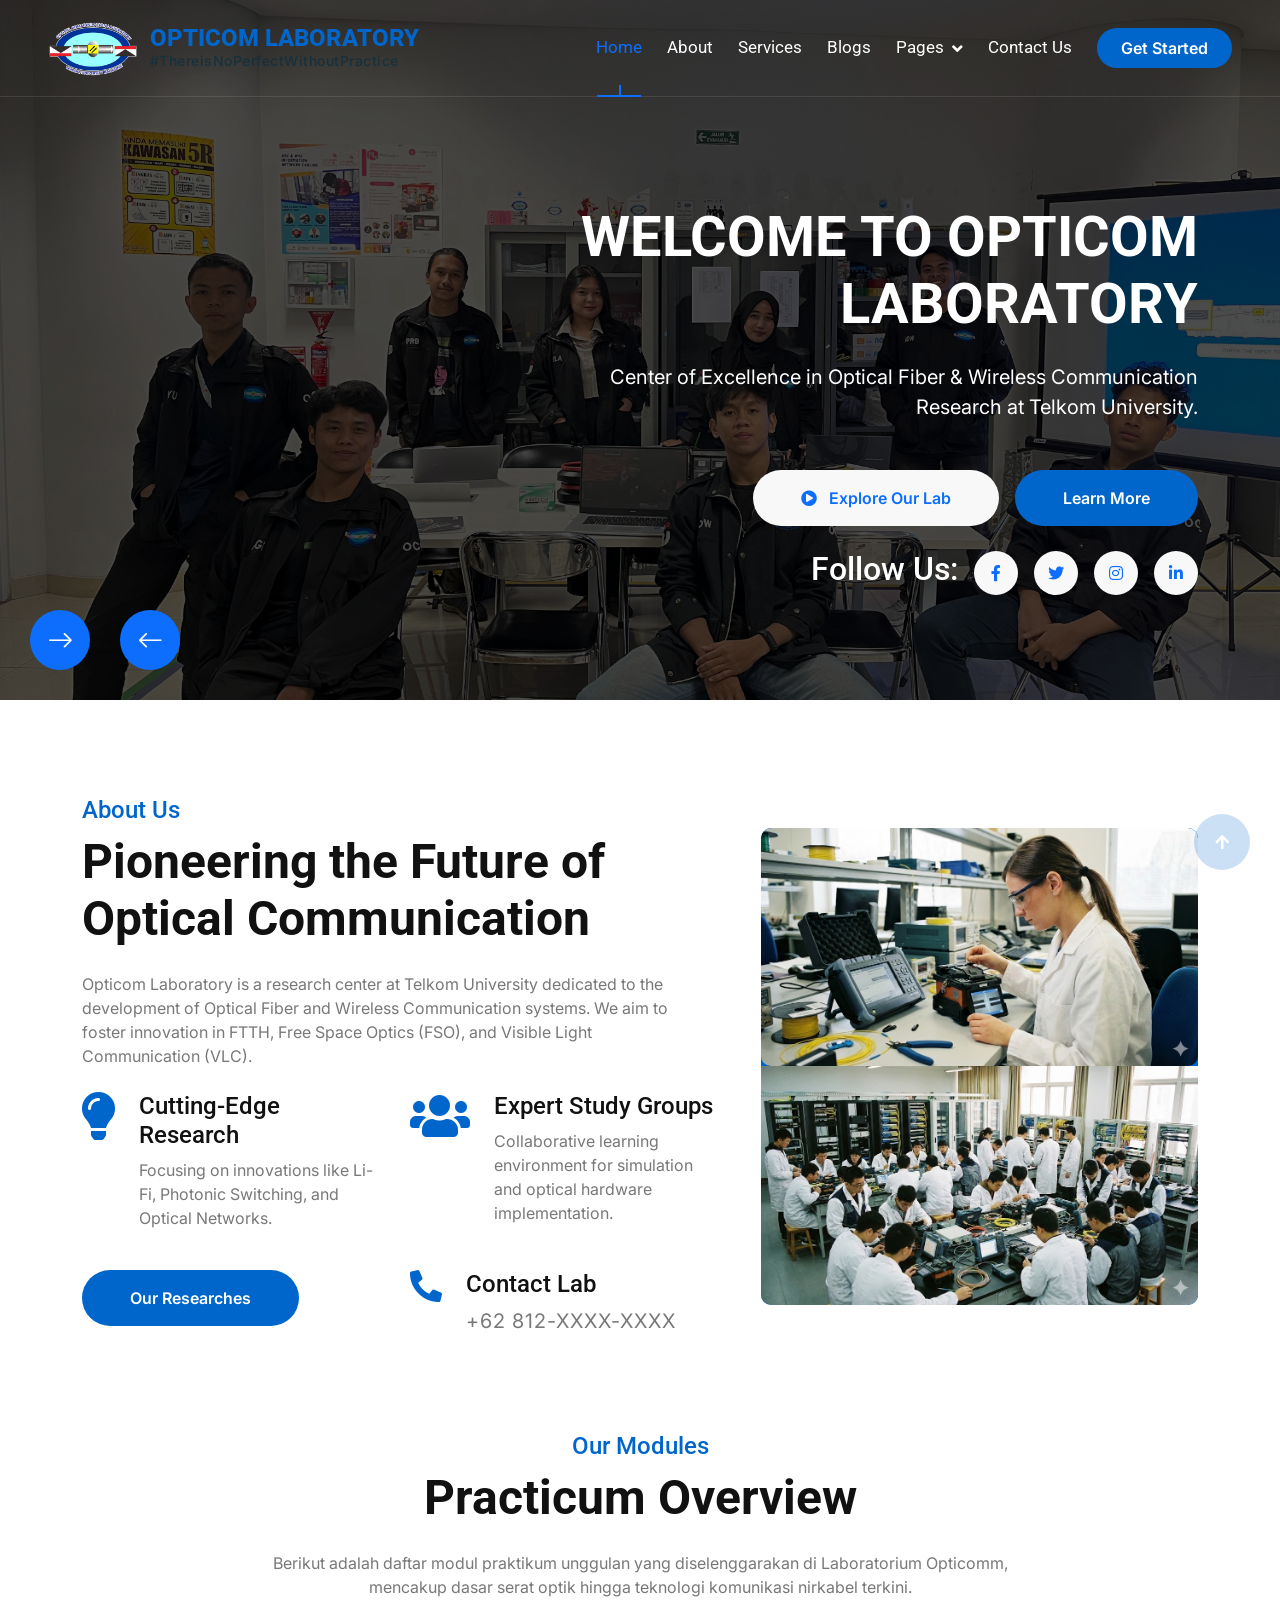
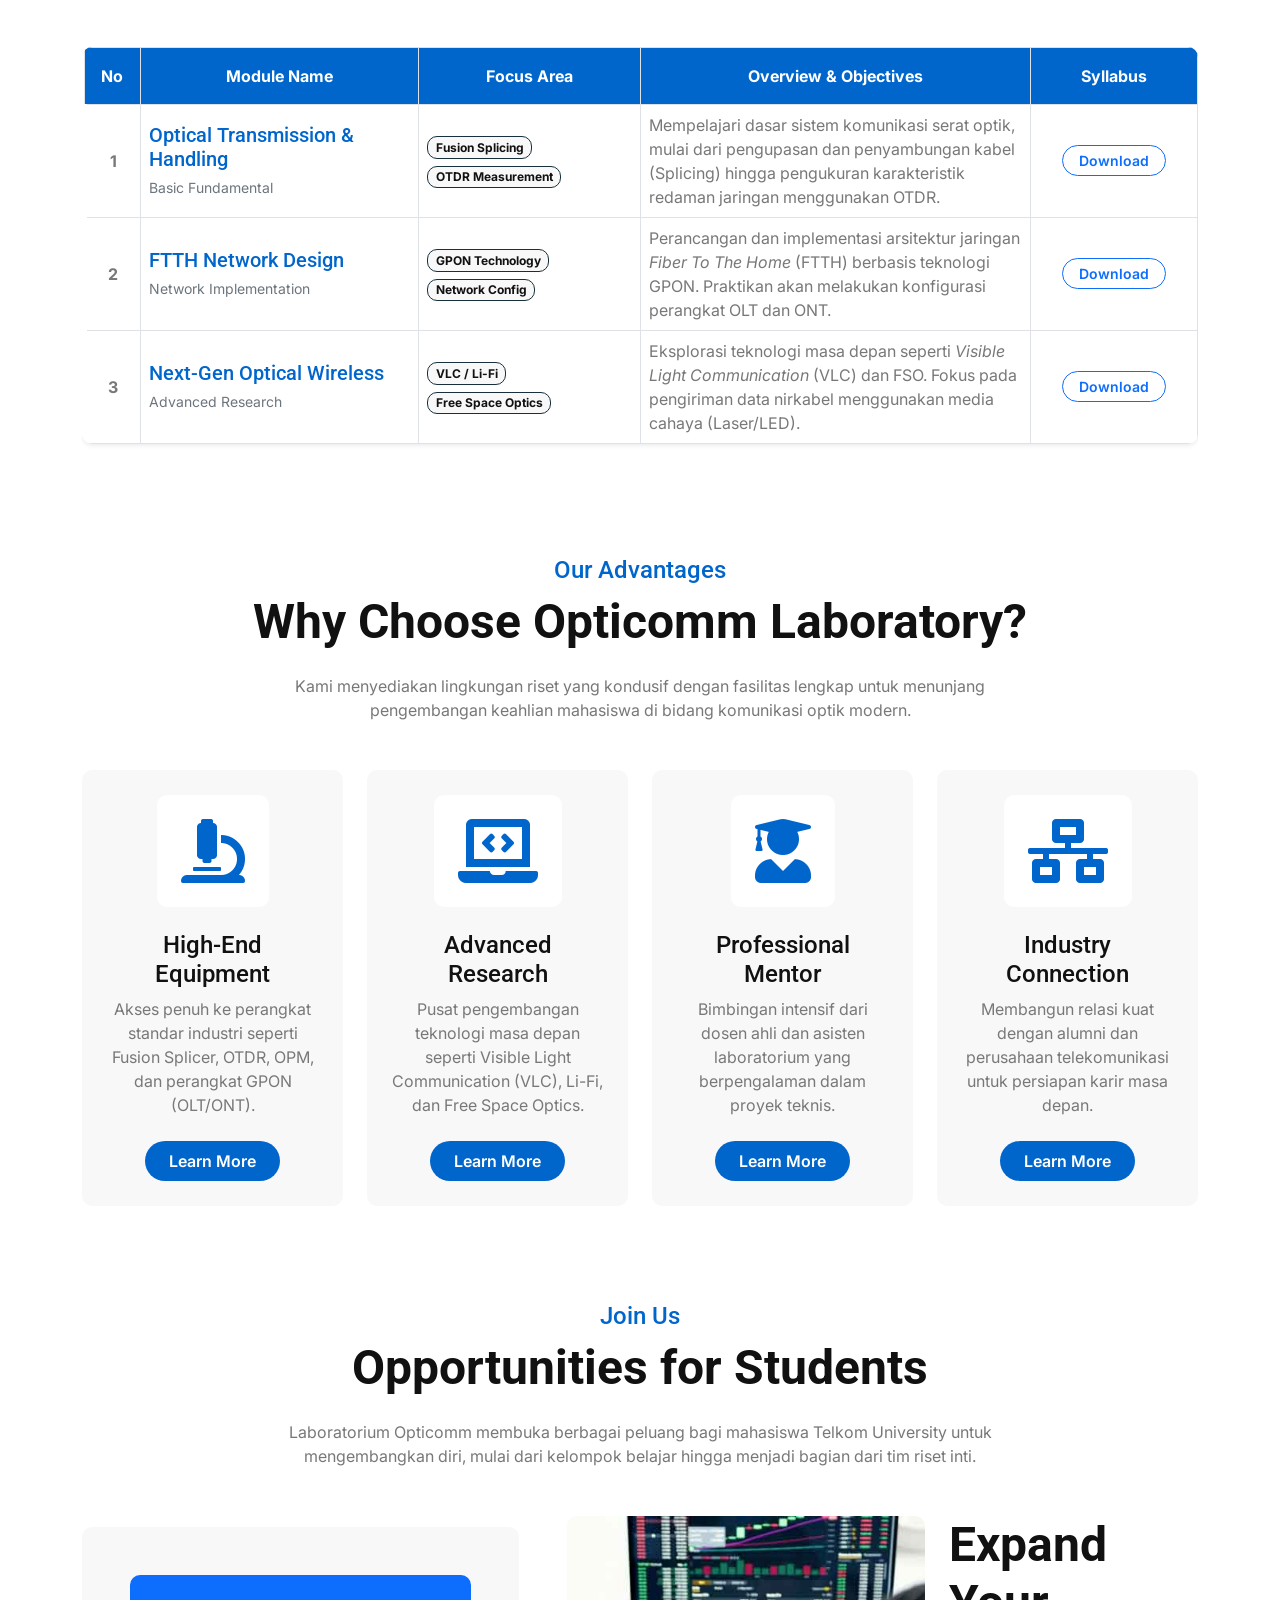
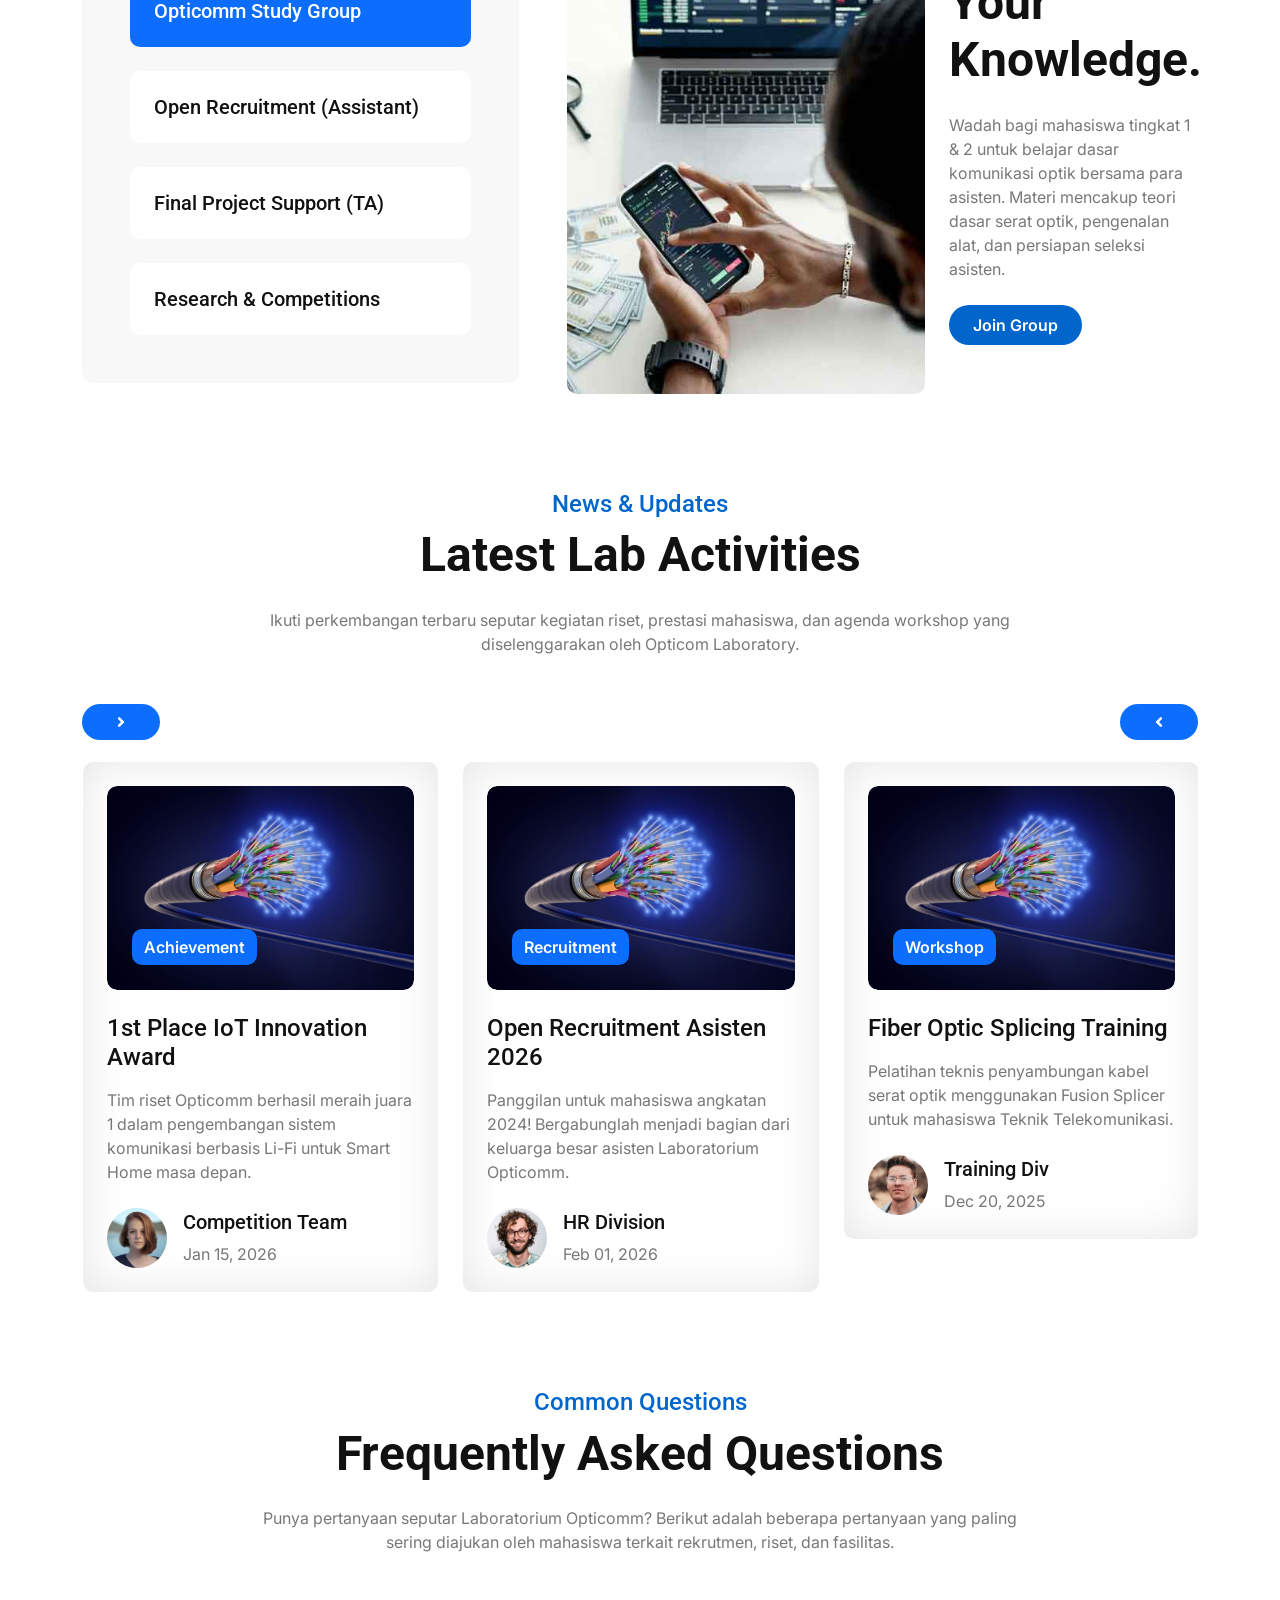
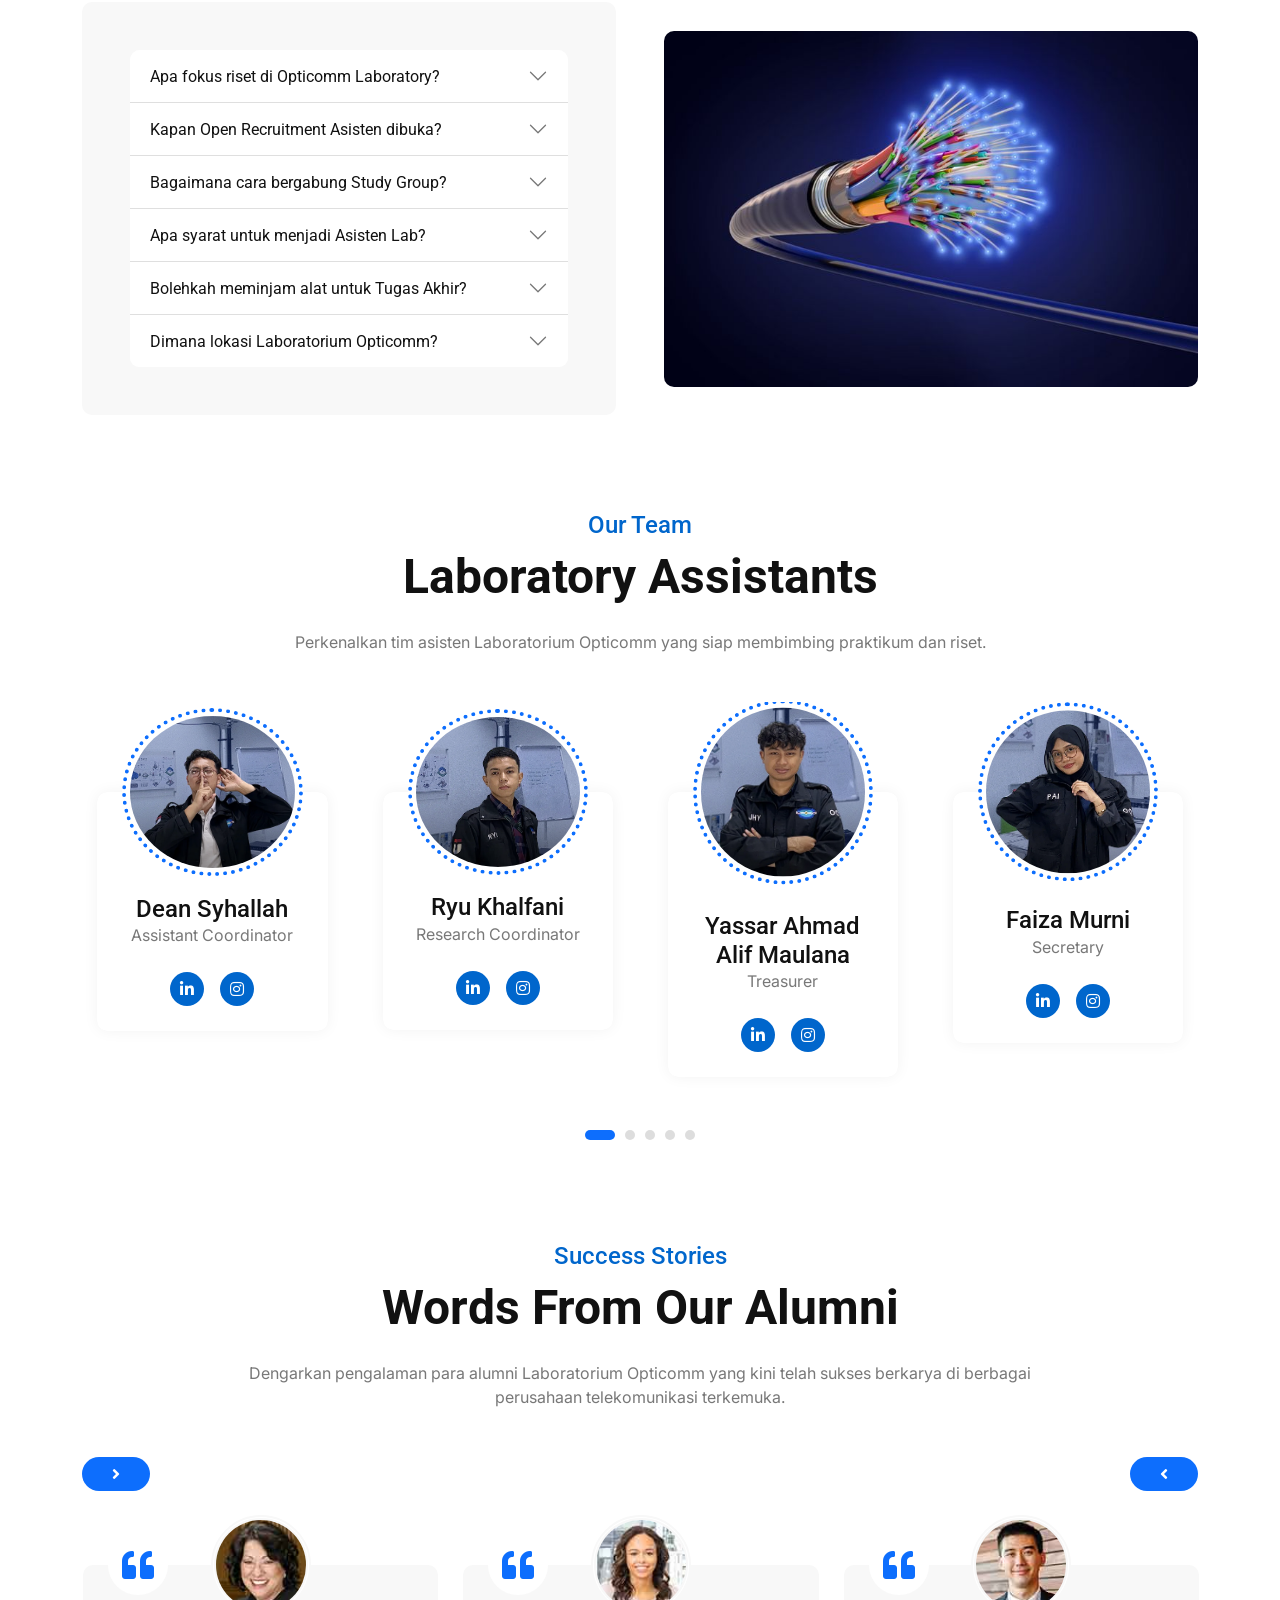
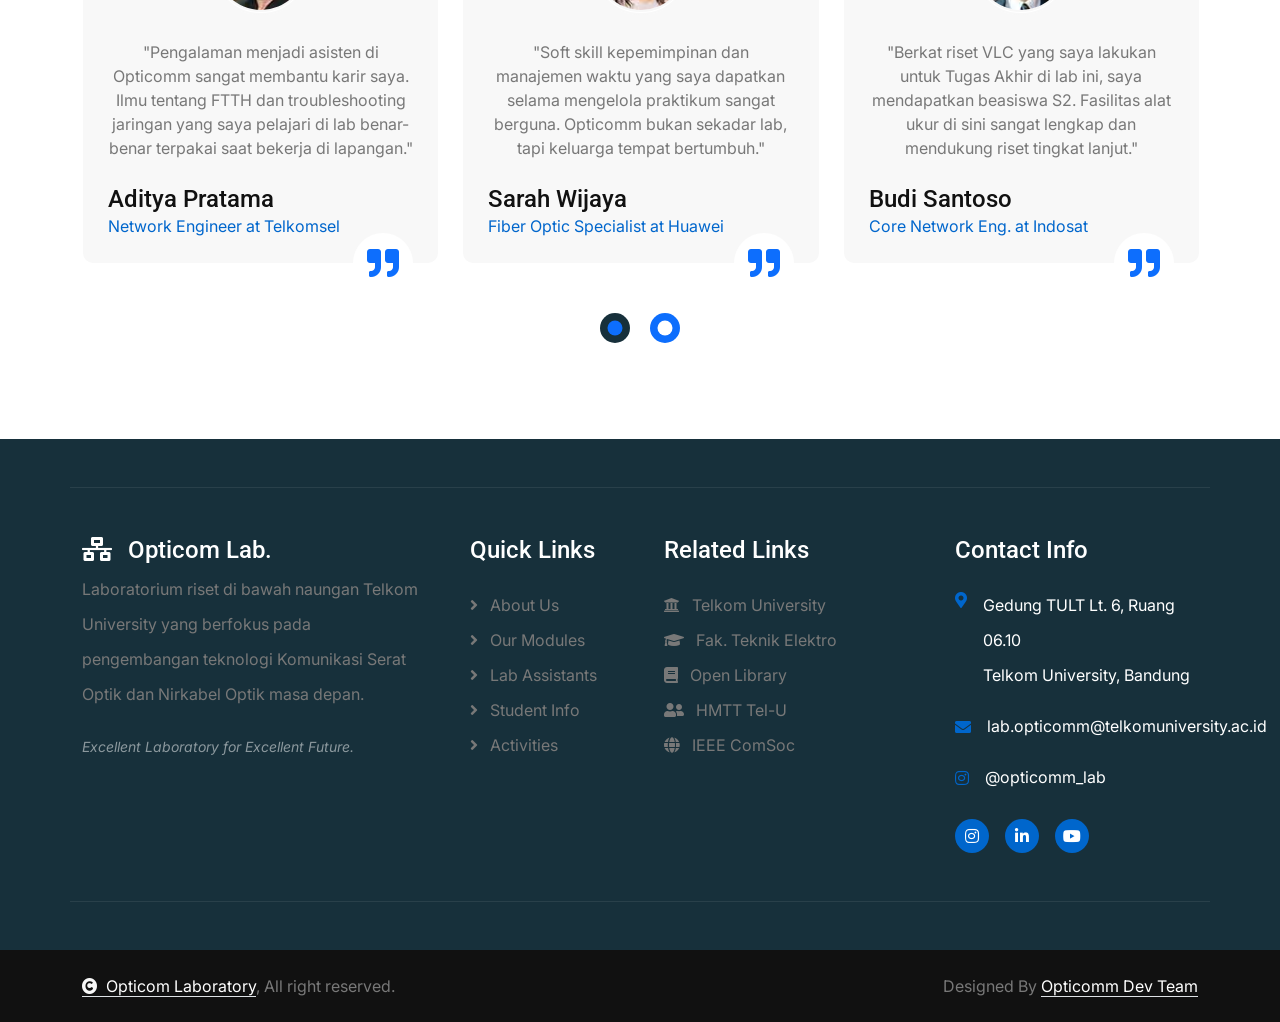
==== index.html @ 09fdcf8e "Add files via upload" ====
<!DOCTYPE html>
<html lang="en">

<head>
    <meta charset="utf-8">
    <title>Stocker - Stock Market Website Template</title>
    <meta content="width=device-width, initial-scale=1.0" name="viewport">
    <meta content="" name="keywords">
    <meta content="" name="description">

    <!-- Google Web Fonts -->
    <link rel="preconnect" href="https://fonts.googleapis.com">
    <link rel="preconnect" href="https://fonts.gstatic.com" crossorigin>
    <link
        href="https://fonts.googleapis.com/css2?family=Inter:wght@100..900&family=Roboto:wght@400;500;700;900&display=swap"
        rel="stylesheet">

    <!-- Icon Font Stylesheet -->
    <link rel="stylesheet" href="https://use.fontawesome.com/releases/v5.15.4/css/all.css" />
    <link href="https://cdn.jsdelivr.net/npm/bootstrap-icons@1.4.1/font/bootstrap-icons.css" rel="stylesheet">

    <!-- Libraries Stylesheet -->
    <link rel="stylesheet" href="lib/animate/animate.min.css" />
    <link href="lib/lightbox/css/lightbox.min.css" rel="stylesheet">
    <link href="lib/owlcarousel/assets/owl.carousel.min.css" rel="stylesheet">


    <!-- Customized Bootstrap Stylesheet -->
    <link href="css/bootstrap.min.css" rel="stylesheet">

    <!-- Template Stylesheet -->
    <link href="css/style.css" rel="stylesheet">
</head>

<body>

    <!-- Spinner Start -->
    <div id="spinner"
        class="show bg-white position-fixed translate-middle w-100 vh-100 top-50 start-50 d-flex align-items-center justify-content-center">
        <div class="spinner-border text-primary" style="width: 3rem; height: 3rem;" role="status">
            <span class="sr-only">Loading...</span>
        </div>
    </div>
    <!-- Spinner End -->

    <!-- Topbar Start -->

    <!-- Topbar End -->

    <!-- Navbar & Hero Start -->
    <div class="container-fluid position-relative p-0">
        <nav class="navbar navbar-expand-lg navbar-light px-4 px-lg-5 py-3 py-lg-0">
            <a href="index.html" class="navbar-brand p-0 d-flex align-items-center">
                <img src="img/logo-opticomm.png" alt="Logo" style="max-height: 55px; margin-right: 12px;">

                <div class="d-flex flex-column justify-content-center">
                    <h1 class="text-primary m-0" style="font-size: 24px; font-weight: 800; line-height: 1;">
                        OPTICOM LABORATORY
                    </h1>

                    <small class="text-secondary" style="font-size: 14px; font-weight: 500; letter-spacing: 0.5px;">
                        #ThereisNoPerfectWithoutPractice
                    </small>
                </div>
            </a>
            <button class="navbar-toggler" type="button" data-bs-toggle="collapse" data-bs-target="#navbarCollapse">
                <span class="fa fa-bars"></span>
            </button>
            <div class="collapse navbar-collapse" id="navbarCollapse">
                <div class="navbar-nav ms-auto py-0">
                    <a href="index.html" class="nav-item nav-link active">Home</a>
                    <a href="about.html" class="nav-item nav-link">About</a>
                    <a href="service.html" class="nav-item nav-link">Services</a>
                    <a href="blog.html" class="nav-item nav-link">Blogs</a>
                    <div class="nav-item dropdown">
                        <a href="#" class="nav-link" data-bs-toggle="dropdown">
                            <span class="dropdown-toggle">Pages</span>
                        </a>
                        <div class="dropdown-menu m-0">
                            <a href="feature.html" class="dropdown-item">Our Features</a>
                            <a href="team.html" class="dropdown-item">Our team</a>
                            <a href="testimonial.html" class="dropdown-item">Testimonial</a>
                            <a href="offer.html" class="dropdown-item">Our offer</a>
                            <a href="FAQ.html" class="dropdown-item">FAQs</a>
                            <a href="404.html" class="dropdown-item">404 Page</a>
                        </div>
                    </div>
                    <a href="contact.html" class="nav-item nav-link">Contact Us</a>
                </div>
                <a href="#" class="btn btn-primary rounded-pill py-2 px-4 my-3 my-lg-0 flex-shrink-0">Get Started</a>
            </div>
        </nav>

        <!-- Carousel Start -->
        <div class="header-carousel owl-carousel">
            <div class="header-carousel-item">
                <img src="img/full-asisten.jpeg" class="img-fluid w-100" alt="Image">
                <div class="carousel-caption">
                    <div class="container">
                        <div class="row gy-0 gx-5">
                            <div class="col-lg-0 col-xl-5"></div>
                            <div class="col-xl-7 animated fadeInLeft">
                                <div class="text-sm-center text-md-end">
                                    <h1 class="display-4 text-uppercase text-white mb-4">Welcome to Opticom Laboratory
                                    </h1>
                                    <p class="mb-5 fs-5">Center of Excellence in Optical Fiber & Wireless Communication
                                        Research at Telkom University.
                                    </p>
                                    <div
                                        class="d-flex justify-content-center justify-content-md-end flex-shrink-0 mb-4">
                                        <a class="btn btn-light rounded-pill py-3 px-4 px-md-5 me-2" href="#"><i
                                                class="fas fa-play-circle me-2"></i> Explore Our Lab</a>
                                        <a class="btn btn-primary rounded-pill py-3 px-4 px-md-5 ms-2" href="#">Learn
                                            More</a>
                                    </div>
                                    <div
                                        class="d-flex align-items-center justify-content-center justify-content-md-end">
                                        <h2 class="text-white me-2">Follow Us:</h2>
                                        <div class="d-flex justify-content-end ms-2">
                                            <a class="btn btn-md-square btn-light rounded-circle me-2" href=""><i
                                                    class="fab fa-facebook-f"></i></a>
                                            <a class="btn btn-md-square btn-light rounded-circle mx-2" href=""><i
                                                    class="fab fa-twitter"></i></a>
                                            <a class="btn btn-md-square btn-light rounded-circle mx-2" href=""><i
                                                    class="fab fa-instagram"></i></a>
                                            <a class="btn btn-md-square btn-light rounded-circle ms-2" href=""><i
                                                    class="fab fa-linkedin-in"></i></a>
                                        </div>
                                    </div>
                                </div>
                            </div>
                        </div>
                    </div>
                </div>
            </div>
            <div class="header-carousel-item">
                <img src="img/carousel-2.jpg" class="img-fluid w-100" alt="Image">
                <div class="carousel-caption">
                    <div class="container">
                        <div class="row g-5">
                            <div class="col-12 animated fadeInUp">
                                <div class="text-center">
                                    <h4 class="text-primary text-uppercase fw-bold mb-4">Welcome To OPTICOM LABORATORY
                                    </h4>
                                    <h1 class="display-4 text-uppercase text-white mb-4">Advanced Optical Innovation
                                    </h1>
                                    <p class="mb-5 fs-5">Pioneering research in Visible Light Communication (VLC), Free
                                        Space Optics (FSO), and Li-Fi Technology.
                                    </p>
                                    <div class="d-flex justify-content-center flex-shrink-0 mb-4">
                                        <a class="btn btn-light rounded-pill py-3 px-4 px-md-5 me-2" href="#"><i
                                                class="fas fa-play-circle me-2"></i> View Researches</a>
                                    </div>
                                    <div class="d-flex align-items-center justify-content-center">
                                        <h2 class="text-white me-2">Follow Us:</h2>
                                        <div class="d-flex justify-content-end ms-2">
                                            <a class="btn btn-md-square btn-light rounded-circle me-2" href=""><i
                                                    class="fab fa-facebook-f"></i></a>
                                            <a class="btn btn-md-square btn-light rounded-circle mx-2" href=""><i
                                                    class="fab fa-twitter"></i></a>
                                            <a class="btn btn-md-square btn-light rounded-circle mx-2" href=""><i
                                                    class="fab fa-instagram"></i></a>
                                            <a class="btn btn-md-square btn-light rounded-circle ms-2" href=""><i
                                                    class="fab fa-linkedin-in"></i></a>
                                        </div>
                                    </div>
                                </div>
                            </div>
                        </div>
                    </div>
                </div>
            </div>
            <div class="header-carousel-item">
                <img src="img/praktikum.png" class="img-fluid w-100" alt="Image">
                <div class="carousel-caption">
                    <div class="container">
                        <div class="row gy-0 gx-5">
                            <div class="col-xl-7 animated fadeInLeft">
                                <div class="text-sm-center text-md-start">
                                    <h4 class="text-primary text-uppercase fw-bold mb-4">Welcome To OPTICOM LABORATORY
                                    </h4>
                                    <h1 class="display-4 text-uppercase text-white mb-4">Develop Your Skills
                                    </h1>
                                    <p class="mb-5 fs-5">Join our Study Groups, Practicums, and Workshops to master
                                        Optical Communication Systems.</p>

                                    <div
                                        class="d-flex justify-content-center justify-content-md-start flex-shrink-0 mb-4">
                                        <a class="btn btn-light rounded-pill py-3 px-4 px-md-5 me-2" href="#"><i
                                                class="fas fa-play-circle me-2"></i> Our Activities</a>
                                        <a class="btn btn-primary rounded-pill py-3 px-4 px-md-5 ms-2" href="#">Join
                                            Us</a>
                                    </div>

                                    <div
                                        class="d-flex align-items-center justify-content-center justify-content-md-start">
                                        <h2 class="text-white me-2">Follow Us:</h2>
                                        <div class="d-flex justify-content-start ms-2">
                                            <a class="btn btn-md-square btn-light rounded-circle me-2" href=""><i
                                                    class="fab fa-facebook-f"></i></a>
                                            <a class="btn btn-md-square btn-light rounded-circle mx-2" href=""><i
                                                    class="fab fa-twitter"></i></a>
                                            <a class="btn btn-md-square btn-light rounded-circle mx-2" href=""><i
                                                    class="fab fa-instagram"></i></a>
                                            <a class="btn btn-md-square btn-light rounded-circle ms-2" href=""><i
                                                    class="fab fa-linkedin-in"></i></a>
                                        </div>
                                    </div>
                                </div>
                            </div>

                            <div class="col-lg-0 col-xl-5"></div>
                        </div>
                    </div>
                </div>
            </div>
        </div>
        <!-- Carousel End -->
    </div>
    <!-- Navbar & Hero End -->


    <!-- Abvout Start -->
    <div class="container-fluid about py-5">
        <div class="container py-5">
            <div class="row g-5 align-items-center">
                <div class="col-xl-7 wow fadeInLeft" data-wow-delay="0.2s">
                    <div>
                        <h4 class="text-primary">About Us</h4>
                        <h1 class="display-5 mb-4">Pioneering the Future of Optical Communication</h1>
                        <p class="mb-4">Opticom Laboratory is a research center at Telkom University dedicated to the
                            development of Optical Fiber and Wireless Communication systems. We aim to foster innovation
                            in FTTH, Free Space Optics (FSO), and Visible Light Communication (VLC).
                        </p>
                        <div class="row g-4">
                            <div class="col-md-6 col-lg-6 col-xl-6">
                                <div class="d-flex">
                                    <div><i class="fas fa-lightbulb fa-3x text-primary"></i></div>
                                    <div class="ms-4">
                                        <h4>Cutting-Edge Research</h4>
                                        <p>Focusing on innovations like Li-Fi, Photonic Switching, and Optical Networks.
                                        </p>
                                    </div>
                                </div>
                            </div>
                            <div class="col-md-6 col-lg-6 col-xl-6">
                                <div class="d-flex">
                                    <div><i class="fas fa-users fa-3x text-primary"></i></div>
                                    <div class="ms-4">
                                        <h4>Expert Study Groups</h4>
                                        <p>Collaborative learning environment for simulation and optical hardware
                                            implementation.</p>
                                    </div>
                                </div>
                            </div>
                            <div class="col-sm-6">
                                <a href="#" class="btn btn-primary rounded-pill py-3 px-5 flex-shrink-0">Our
                                    Researches</a>
                            </div>
                            <div class="col-sm-6">
                                <div class="d-flex">
                                    <i class="fas fa-phone-alt fa-2x text-primary me-4"></i>
                                    <div>
                                        <h4>Contact Lab</h4>
                                        <p class="mb-0 fs-5" style="letter-spacing: 1px;">+62 812-XXXX-XXXX</p>
                                    </div>
                                </div>
                            </div>
                        </div>
                    </div>
                </div>
                <div class="col-xl-5 wow fadeInRight" data-wow-delay="0.2s">
                    <div class="bg-primary rounded position-relative overflow-hidden">
                        <img src="img/aslab1.png" class="img-fluid rounded w-100" alt="">

                        <div class="rounded-bottom">
                            <img src="img/praktikum.png" class="img-fluid rounded-bottom w-100" alt="">
                        </div>
                    </div>
                </div>
            </div>
        </div>
    </div>
    <!-- About End -->

    <!-- Services Start -->
    <div class="container-fluid service pb-5">
        <div class="container pb-5">
            <div class="text-center mx-auto pb-5 wow fadeInUp" data-wow-delay="0.2s" style="max-width: 800px;">
                <h4 class="text-primary">Our Modules</h4>
                <h1 class="display-5 mb-4">Practicum Overview</h1>
                <p class="mb-0">Berikut adalah daftar modul praktikum unggulan yang diselenggarakan di Laboratorium
                    Opticomm, mencakup dasar serat optik hingga teknologi komunikasi nirkabel terkini.
                </p>
            </div>

            <div class="row wow fadeInUp" data-wow-delay="0.4s">
                <div class="col-12">
                    <div class="table-responsive">
                        <table
                            class="table table-hover table-bordered shadow-sm bg-white rounded overflow-hidden align-middle">
                            <thead class="bg-primary text-white text-center">
                                <tr>
                                    <th scope="col" style="width: 5%;" class="py-3">No</th>
                                    <th scope="col" style="width: 25%;" class="py-3">Module Name</th>
                                    <th scope="col" style="width: 20%;" class="py-3">Focus Area</th>
                                    <th scope="col" class="py-3">Overview & Objectives</th>
                                    <th scope="col" style="width: 15%;" class="py-3">Syllabus</th>
                                </tr>
                            </thead>
                            <tbody>
                                <tr>
                                    <td class="text-center fw-bold">1</td>
                                    <td>
                                        <h5 class="text-primary mb-1">Optical Transmission & Handling</h5>
                                        <small class="text-muted">Basic Fundamental</small>
                                    </td>
                                    <td>
                                        <span class="badge bg-light text-dark border border-secondary mb-1">Fusion
                                            Splicing</span>
                                        <span class="badge bg-light text-dark border border-secondary">OTDR
                                            Measurement</span>
                                    </td>
                                    <td>
                                        Mempelajari dasar sistem komunikasi serat optik, mulai dari pengupasan dan
                                        penyambungan kabel (Splicing) hingga pengukuran karakteristik redaman jaringan
                                        menggunakan OTDR.
                                    </td>
                                    <td class="text-center">
                                        <a href="#"
                                            class="btn btn-sm btn-outline-primary rounded-pill px-3">Download</a>
                                    </td>
                                </tr>

                                <tr>
                                    <td class="text-center fw-bold">2</td>
                                    <td>
                                        <h5 class="text-primary mb-1">FTTH Network Design</h5>
                                        <small class="text-muted">Network Implementation</small>
                                    </td>
                                    <td>
                                        <span class="badge bg-light text-dark border border-secondary mb-1">GPON
                                            Technology</span>
                                        <span class="badge bg-light text-dark border border-secondary">Network
                                            Config</span>
                                    </td>
                                    <td>
                                        Perancangan dan implementasi arsitektur jaringan <i>Fiber To The Home</i> (FTTH)
                                        berbasis teknologi GPON. Praktikan akan melakukan konfigurasi perangkat OLT dan
                                        ONT.
                                    </td>
                                    <td class="text-center">
                                        <a href="#"
                                            class="btn btn-sm btn-outline-primary rounded-pill px-3">Download</a>
                                    </td>
                                </tr>

                                <tr>
                                    <td class="text-center fw-bold">3</td>
                                    <td>
                                        <h5 class="text-primary mb-1">Next-Gen Optical Wireless</h5>
                                        <small class="text-muted">Advanced Research</small>
                                    </td>
                                    <td>
                                        <span class="badge bg-light text-dark border border-secondary mb-1">VLC /
                                            Li-Fi</span>
                                        <span class="badge bg-light text-dark border border-secondary">Free Space
                                            Optics</span>
                                    </td>
                                    <td>
                                        Eksplorasi teknologi masa depan seperti <i>Visible Light Communication</i> (VLC)
                                        dan FSO. Fokus pada pengiriman data nirkabel menggunakan media cahaya
                                        (Laser/LED).
                                    </td>
                                    <td class="text-center">
                                        <a href="#"
                                            class="btn btn-sm btn-outline-primary rounded-pill px-3">Download</a>
                                    </td>
                                </tr>
                            </tbody>
                        </table>
                    </div>
                </div>
            </div>
        </div>
    </div>


    <!-- Services End -->

    <!-- Features Start -->
    <div class="container-fluid feature pb-5">
        <div class="container pb-5">
            <div class="text-center mx-auto pb-5 wow fadeInUp" data-wow-delay="0.2s" style="max-width: 800px;">
                <h4 class="text-primary">Our Advantages</h4>
                <h1 class="display-5 mb-4">Why Choose Opticomm Laboratory?</h1>
                <p class="mb-0">Kami menyediakan lingkungan riset yang kondusif dengan fasilitas lengkap untuk menunjang
                    pengembangan keahlian mahasiswa di bidang komunikasi optik modern.
                </p>
            </div>
            <div class="row g-4">
                <div class="col-md-6 col-lg-6 col-xl-3 wow fadeInUp" data-wow-delay="0.2s">
                    <div class="feature-item p-4">
                        <div class="feature-icon p-4 mb-4">
                            <i class="fas fa-microscope fa-4x text-primary"></i>
                        </div>
                        <h4>High-End Equipment</h4>
                        <p class="mb-4">Akses penuh ke perangkat standar industri seperti Fusion Splicer, OTDR, OPM, dan
                            perangkat GPON (OLT/ONT).
                        </p>
                        <a class="btn btn-primary rounded-pill py-2 px-4" href="#">Learn More</a>
                    </div>
                </div>

                <div class="col-md-6 col-lg-6 col-xl-3 wow fadeInUp" data-wow-delay="0.4s">
                    <div class="feature-item p-4">
                        <div class="feature-icon p-4 mb-4">
                            <i class="fas fa-laptop-code fa-4x text-primary"></i>
                        </div>
                        <h4>Advanced Research</h4>
                        <p class="mb-4">Pusat pengembangan teknologi masa depan seperti Visible Light Communication
                            (VLC), Li-Fi, dan Free Space Optics.
                        </p>
                        <a class="btn btn-primary rounded-pill py-2 px-4" href="#">Learn More</a>
                    </div>
                </div>

                <div class="col-md-6 col-lg-6 col-xl-3 wow fadeInUp" data-wow-delay="0.6s">
                    <div class="feature-item p-4">
                        <div class="feature-icon p-4 mb-4">
                            <i class="fas fa-user-graduate fa-4x text-primary"></i>
                        </div>
                        <h4>Professional Mentor</h4>
                        <p class="mb-4">Bimbingan intensif dari dosen ahli dan asisten laboratorium yang berpengalaman
                            dalam proyek teknis.
                        </p>
                        <a class="btn btn-primary rounded-pill py-2 px-4" href="#">Learn More</a>
                    </div>
                </div>

                <div class="col-md-6 col-lg-6 col-xl-3 wow fadeInUp" data-wow-delay="0.8s">
                    <div class="feature-item p-4">
                        <div class="feature-icon p-4 mb-4">
                            <i class="fas fa-network-wired fa-4x text-primary"></i>
                        </div>
                        <h4>Industry Connection</h4>
                        <p class="mb-4">Membangun relasi kuat dengan alumni dan perusahaan telekomunikasi untuk
                            persiapan karir masa depan.
                        </p>
                        <a class="btn btn-primary rounded-pill py-2 px-4" href="#">Learn More</a>
                    </div>
                </div>
            </div>
        </div>
    </div>



    <!-- Features End -->


    <!-- Offer Start -->
    <div class="container-fluid offer-section pb-5">
        <div class="container pb-5">
            <div class="text-center mx-auto pb-5 wow fadeInUp" data-wow-delay="0.2s" style="max-width: 800px;">
                <h4 class="text-primary">Join Us</h4>
                <h1 class="display-5 mb-4">Opportunities for Students</h1>
                <p class="mb-0">Laboratorium Opticomm membuka berbagai peluang bagi mahasiswa Telkom University untuk
                    mengembangkan diri, mulai dari kelompok belajar hingga menjadi bagian dari tim riset inti.
                </p>
            </div>
            <div class="row g-5 align-items-center">
                <div class="col-xl-5 wow fadeInLeft" data-wow-delay="0.2s">
                    <div class="nav nav-pills bg-light rounded p-5">
                        <a class="accordion-link p-4 active mb-4" data-bs-toggle="pill" href="#collapseOne">
                            <h5 class="mb-0">Opticomm Study Group</h5>
                        </a>
                        <a class="accordion-link p-4 mb-4" data-bs-toggle="pill" href="#collapseTwo">
                            <h5 class="mb-0">Open Recruitment (Assistant)</h5>
                        </a>
                        <a class="accordion-link p-4 mb-4" data-bs-toggle="pill" href="#collapseThree">
                            <h5 class="mb-0">Final Project Support (TA)</h5>
                        </a>
                        <a class="accordion-link p-4 mb-0" data-bs-toggle="pill" href="#collapseFour">
                            <h5 class="mb-0">Research & Competitions</h5>
                        </a>
                    </div>
                </div>

                <div class="col-xl-7 wow fadeInRight" data-wow-delay="0.4s">
                    <div class="tab-content">
                        <div id="collapseOne" class="tab-pane fade show p-0 active">
                            <div class="row g-4">
                                <div class="col-md-7">
                                    <img src="img/offer-1.jpg" class="img-fluid w-100 rounded" alt="Study Group">
                                </div>
                                <div class="col-md-5">
                                    <h1 class="display-5 mb-4">Expand Your Knowledge.</h1>
                                    <p class="mb-4">Wadah bagi mahasiswa tingkat 1 & 2 untuk belajar dasar komunikasi
                                        optik bersama para asisten. Materi mencakup teori dasar serat optik, pengenalan
                                        alat, dan persiapan seleksi asisten.</p>
                                    <a class="btn btn-primary rounded-pill py-2 px-4" href="#">Join Group</a>
                                </div>
                            </div>
                        </div>

                        <div id="collapseTwo" class="tab-pane fade show p-0">
                            <div class="row g-4">
                                <div class="col-md-7">
                                    <img src="img/offer-2.jpg" class="img-fluid w-100 rounded" alt="Recruitment">
                                </div>
                                <div class="col-md-5">
                                    <h1 class="display-5 mb-4">Become an Assistant.</h1>
                                    <p class="mb-4">Kesempatan emas untuk menjadi pengelola laboratorium. Sebagai
                                        asisten, kamu akan mengajar praktikum, merawat perangkat lab, dan mendapatkan
                                        akses prioritas ke fasilitas riset.</p>
                                    <a class="btn btn-primary rounded-pill py-2 px-4" href="#">See Requirements</a>
                                </div>
                            </div>
                        </div>

                        <div id="collapseThree" class="tab-pane fade show p-0">
                            <div class="row g-4">
                                <div class="col-md-7">
                                    <img src="img/offer-3.jpg" class="img-fluid w-100 rounded" alt="Final Project">
                                </div>
                                <div class="col-md-5">
                                    <h1 class="display-5 mb-4">Excel in Your Thesis.</h1>
                                    <p class="mb-4">Kami menyediakan fasilitas lengkap (OTDR, OLT, Splicer, Modul FSO)
                                        untuk mendukung Tugas Akhir mahasiswa. Dapatkan bimbingan teknis langsung dari
                                        expert di bidang optik.</p>
                                    <a class="btn btn-primary rounded-pill py-2 px-4" href="#">Laboratory Rules</a>
                                </div>
                            </div>
                        </div>

                        <div id="collapseFour" class="tab-pane fade show p-0">
                            <div class="row g-4">
                                <div class="col-md-7">
                                    <img src="img/offer-4.jpg" class="img-fluid w-100 rounded" alt="Competition">
                                </div>
                                <div class="col-md-5">
                                    <h1 class="display-5 mb-4">Innovate & Compete.</h1>
                                    <p class="mb-4">Dukungan penuh bagi mahasiswa yang ingin mengikuti kompetisi ilmiah
                                        (PKM, Gemastik, IoT Challenge) dengan topik komunikasi optik dan jaringan
                                        nirkabel masa depan.</p>
                                    <a class="btn btn-primary rounded-pill py-2 px-4" href="#">See Achievements</a>
                                </div>
                            </div>
                        </div>
                    </div>
                </div>
            </div>
        </div>
    </div>
    <!-- Offer End -->

    <!-- Blog Start -->
    <div class="container-fluid blog pb-5">
        <div class="container pb-5">
            <div class="text-center mx-auto pb-5 wow fadeInUp" data-wow-delay="0.2s" style="max-width: 800px;">
                <h4 class="text-primary">News & Updates</h4>
                <h1 class="display-5 mb-4">Latest Lab Activities</h1>
                <p class="mb-0">Ikuti perkembangan terbaru seputar kegiatan riset, prestasi mahasiswa, dan agenda
                    workshop yang diselenggarakan oleh Opticom Laboratory.
                </p>
            </div>
            <div class="owl-carousel blog-carousel wow fadeInUp" data-wow-delay="0.2s">

                <div class="blog-item p-4">
                    <div class="blog-img mb-4">
                        <img src="img/activity.jpg" class="img-fluid w-100 rounded" alt="">
                        <div class="blog-title">
                            <a href="#" class="btn btn-primary text-white">Achievement</a>
                        </div>
                    </div>
                    <a href="#" class="h4 d-inline-block mb-3">1st Place IoT Innovation Award</a>
                    <p class="mb-4">Tim riset Opticomm berhasil meraih juara 1 dalam pengembangan sistem komunikasi
                        berbasis Li-Fi untuk Smart Home masa depan.</p>
                    <div class="d-flex align-items-center">
                        <img src="img/team-4.jpg" class="img-fluid rounded-circle" style="width: 60px; height: 60px;"
                            alt="">
                        <div class="ms-3">
                            <h5>Competition Team</h5>
                            <p class="mb-0">Jan 15, 2026</p>
                        </div>
                    </div>
                </div>

                <div class="blog-item p-4">
                    <div class="blog-img mb-4">
                        <img src="img/activity.jpg" class="img-fluid w-100 rounded" alt="">
                        <div class="blog-title">
                            <a href="#" class="btn btn-primary text-white">Recruitment</a>
                        </div>
                    </div>
                    <a href="#" class="h4 d-inline-block mb-3">Open Recruitment Asisten 2026</a>
                    <p class="mb-4">Panggilan untuk mahasiswa angkatan 2024! Bergabunglah menjadi bagian dari keluarga
                        besar asisten Laboratorium Opticomm.</p>
                    <div class="d-flex align-items-center">
                        <img src="img/team-1.jpg" class="img-fluid rounded-circle" style="width: 60px; height: 60px;"
                            alt="">
                        <div class="ms-3">
                            <h5>HR Division</h5>
                            <p class="mb-0">Feb 01, 2026</p>
                        </div>
                    </div>
                </div>

                <div class="blog-item p-4">
                    <div class="blog-img mb-4">
                        <img src="img/activity.jpg" class="img-fluid w-100 rounded" alt="">
                        <div class="blog-title">
                            <a href="#" class="btn btn-primary text-white">Workshop</a>
                        </div>
                    </div>
                    <a href="#" class="h4 d-inline-block mb-3">Fiber Optic Splicing Training</a>
                    <p class="mb-4">Pelatihan teknis penyambungan kabel serat optik menggunakan Fusion Splicer untuk
                        mahasiswa Teknik Telekomunikasi.</p>
                    <div class="d-flex align-items-center">
                        <img src="img/team-2.jpg" class="img-fluid rounded-circle" style="width: 60px; height: 60px;"
                            alt="">
                        <div class="ms-3">
                            <h5>Training Div</h5>
                            <p class="mb-0">Dec 20, 2025</p>
                        </div>
                    </div>
                </div>

                <div class="blog-item p-4">
                    <div class="blog-img mb-4">
                        <img src="img/activity.jpg" class="img-fluid w-100 rounded" alt="">
                        <div class="blog-title">
                            <a href="#" class="btn btn-primary text-white">Industrial Visit</a>
                        </div>
                    </div>
                    <a href="#" class="h4 d-inline-block mb-3">Visit to Telkom Akses Command Center</a>
                    <p class="mb-4">Studi lapangan melihat langsung implementasi manajemen jaringan FTTH skala nasional
                        di pusat kontrol Telkom Akses.</p>
                    <div class="d-flex align-items-center">
                        <img src="img/team-3.jpg" class="img-fluid rounded-circle" style="width: 60px; height: 60px;"
                            alt="">
                        <div class="ms-3">
                            <h5>Public Relation</h5>
                            <p class="mb-0">Nov 10, 2025</p>
                        </div>
                    </div>
                </div>

            </div>
        </div>
    </div>

    <!-- Blog End -->


    <!-- FAQs Start -->
    <div class="container-fluid faq-section pb-5">
        <div class="container pb-5 overflow-hidden">
            <div class="text-center mx-auto pb-5 wow fadeInUp" data-wow-delay="0.2s" style="max-width: 800px;">
                <h4 class="text-primary">Common Questions</h4>
                <h1 class="display-5 mb-4">Frequently Asked Questions</h1>
                <p class="mb-0">Punya pertanyaan seputar Laboratorium Opticomm? Berikut adalah beberapa pertanyaan yang
                    paling sering diajukan oleh mahasiswa terkait rekrutmen, riset, dan fasilitas.
                </p>
            </div>
            <div class="row g-5 align-items-center">
                <div class="col-lg-6 wow fadeInLeft" data-wow-delay="0.2s">
                    <div class="accordion accordion-flush bg-light rounded p-5" id="accordionFlushSection">

                        <div class="accordion-item rounded-top">
                            <h2 class="accordion-header" id="flush-headingOne">
                                <button class="accordion-button collapsed rounded-top" type="button"
                                    data-bs-toggle="collapse" data-bs-target="#flush-collapseOne" aria-expanded="false"
                                    aria-controls="flush-collapseOne">
                                    Apa fokus riset di Opticomm Laboratory?
                                </button>
                            </h2>
                            <div id="flush-collapseOne" class="accordion-collapse collapse"
                                aria-labelledby="flush-headingOne" data-bs-parent="#accordionFlushSection">
                                <div class="accordion-body">Kami berfokus pada pengembangan sistem Komunikasi Serat
                                    Optik (FTTH/GPON) dan Komunikasi Optik Nirkabel (VLC, Li-Fi, FSO). Kami juga
                                    mendalami simulasi jaringan menggunakan software industri.</div>
                            </div>
                        </div>

                        <div class="accordion-item">
                            <h2 class="accordion-header" id="flush-headingTwo">
                                <button class="accordion-button collapsed" type="button" data-bs-toggle="collapse"
                                    data-bs-target="#flush-collapseTwo" aria-expanded="false"
                                    aria-controls="flush-collapseTwo">
                                    Kapan Open Recruitment Asisten dibuka?
                                </button>
                            </h2>
                            <div id="flush-collapseTwo" class="accordion-collapse collapse"
                                aria-labelledby="flush-headingTwo" data-bs-parent="#accordionFlushSection">
                                <div class="accordion-body">Rekrutmen asisten (Oprec) biasanya dibuka setahun sekali
                                    pada <strong>Semester Genap</strong> untuk mahasiswa tingkat 2. Informasi lengkap
                                    selalu kami update melalui Instagram resmi @opticomm_lab.</div>
                            </div>
                        </div>

                        <div class="accordion-item">
                            <h2 class="accordion-header" id="flush-headingThree">
                                <button class="accordion-button collapsed" type="button" data-bs-toggle="collapse"
                                    data-bs-target="#flush-collapseThree" aria-expanded="false"
                                    aria-controls="flush-collapseThree">
                                    Bagaimana cara bergabung Study Group?
                                </button>
                            </h2>
                            <div id="flush-collapseThree" class="accordion-collapse collapse"
                                aria-labelledby="flush-headingThree" data-bs-parent="#accordionFlushSection">
                                <div class="accordion-body">Study Group terbuka untuk seluruh mahasiswa aktif Teknik
                                    Telekomunikasi. Pendaftaran dibuka di awal semester. Kamu cukup mengisi formulir
                                    registrasi yang kami sediakan saat masa pendaftaran.</div>
                            </div>
                        </div>

                        <div class="accordion-item">
                            <h2 class="accordion-header" id="flush-headingFour">
                                <button class="accordion-button collapsed" type="button" data-bs-toggle="collapse"
                                    data-bs-target="#flush-collapseFour" aria-expanded="false"
                                    aria-controls="flush-collapseFour">
                                    Apa syarat untuk menjadi Asisten Lab?
                                </button>
                            </h2>
                            <div id="flush-collapseFour" class="accordion-collapse collapse"
                                aria-labelledby="flush-headingFour" data-bs-parent="#accordionFlushSection">
                                <div class="accordion-body">Syarat utamanya adalah memiliki minat kuat di bidang optik,
                                    berkomitmen tinggi, dan lulus mata kuliah prasyarat (seperti SisKom/Jardat) dengan
                                    nilai baik. Pengalaman di Study Group menjadi nilai plus.</div>
                            </div>
                        </div>

                        <div class="accordion-item">
                            <h2 class="accordion-header" id="flush-headingFive">
                                <button class="accordion-button collapsed" type="button" data-bs-toggle="collapse"
                                    data-bs-target="#flush-collapseFive" aria-expanded="false"
                                    aria-controls="flush-collapseFive">
                                    Bolehkah meminjam alat untuk Tugas Akhir?
                                </button>
                            </h2>
                            <div id="flush-collapseFive" class="accordion-collapse collapse"
                                aria-labelledby="flush-headingFive" data-bs-parent="#accordionFlushSection">
                                <div class="accordion-body">Tentu saja! Mahasiswa tingkat akhir diperbolehkan
                                    menggunakan fasilitas lab (OTDR, Splicer, OLT) untuk keperluan TA. Silakan ajukan
                                    surat permohonan peminjaman ke Koordinator Asisten.</div>
                            </div>
                        </div>

                        <div class="accordion-item rounded-bottom">
                            <h2 class="accordion-header" id="flush-headingSix">
                                <button class="accordion-button collapsed" type="button" data-bs-toggle="collapse"
                                    data-bs-target="#flush-collapseSix" aria-expanded="false"
                                    aria-controls="flush-collapseSix">
                                    Dimana lokasi Laboratorium Opticomm?
                                </button>
                            </h2>
                            <div id="flush-collapseSix" class="accordion-collapse collapse"
                                aria-labelledby="flush-headingSix" data-bs-parent="#accordionFlushSection">
                                <div class="accordion-body">Kami berlokasi di <strong>Gedung TULT (Telkom University
                                        Landmark Tower)</strong> Lantai 6, Ruang 06.10. Jangan ragu untuk berkunjung
                                    saat jam kerja!</div>
                            </div>
                        </div>

                    </div>
                </div>

                <div class="col-lg-6 wow fadeInRight" data-wow-delay="0.2s">
                    <div class="bg-primary rounded overflow-hidden">
                        <img src="img/activity.jpg" class="img-fluid w-100" alt="FAQ Illustration">
                    </div>
                </div>
            </div>
        </div>
    </div>

    <!-- FAQs End -->


    <!-- Team Start -->
    <div class="container-fluid team pb-5">
        <div class="container pb-5">
            <div class="text-center mx-auto pb-5 wow fadeInUp" data-wow-delay="0.2s" style="max-width: 800px;">
                <h4 class="text-primary">Our Team</h4>
                <h1 class="display-5 mb-4">Laboratory Assistants</h1>
                <p class="mb-0">Perkenalkan tim asisten Laboratorium Opticomm yang siap membimbing praktikum dan riset.
                </p>
            </div>

            <div class="owl-carousel team-carousel wow fadeInUp" data-wow-delay="0.2s">

                <div class="team-item">
                    <div class="team-img">
                        <img src="img/dean.png" class="img-fluid" alt="">
                    </div>
                    <div class="team-title">
                        <h4 class="mb-0">Dean Syhallah</h4>
                        <p class="mb-0">Assistant Coordinator</p>
                    </div>
                    <div class="team-icon">
                        <a class="btn btn-primary btn-sm-square rounded-circle me-3" href=""><i
                                class="fab fa-linkedin-in"></i></a>
                        <a class="btn btn-primary btn-sm-square rounded-circle me-0" href=""><i
                                class="fab fa-instagram"></i></a>
                    </div>
                </div>

                <div class="team-item">
                    <div class="team-img">
                        <img src="img/ryu.png" class="img-fluid" alt="">
                    </div>
                    <div class="team-title">
                        <h4 class="mb-0">Ryu Khalfani</h4>
                        <p class="mb-0">Research Coordinator</p>
                    </div>
                    <div class="team-icon">
                        <a class="btn btn-primary btn-sm-square rounded-circle me-3" href=""><i
                                class="fab fa-linkedin-in"></i></a>
                        <a class="btn btn-primary btn-sm-square rounded-circle me-0" href=""><i
                                class="fab fa-instagram"></i></a>
                    </div>
                </div>

                <div class="team-item">
                    <div class="team-img">
                        <img src="img/alip.png" class="img-fluid" alt="">
                    </div>
                    <div class="team-title">
                        <h4 class="mb-0">Yassar Ahmad Alif Maulana</h4>
                        <p class="mb-0">Treasurer</p>
                    </div>
                    <div class="team-icon">
                        <a class="btn btn-primary btn-sm-square rounded-circle me-3" href=""><i
                                class="fab fa-linkedin-in"></i></a>
                        <a class="btn btn-primary btn-sm-square rounded-circle me-0" href=""><i
                                class="fab fa-instagram"></i></a>
                    </div>
                </div>

                <div class="team-item">
                    <div class="team-img">
                        <img src="img/faiza.png" class="img-fluid" alt="">
                    </div>
                    <div class="team-title">
                        <h4 class="mb-0">Faiza Murni</h4>
                        <p class="mb-0">Secretary</p>
                    </div>
                    <div class="team-icon">
                        <a class="btn btn-primary btn-sm-square rounded-circle me-3" href=""><i
                                class="fab fa-linkedin-in"></i></a>
                        <a class="btn btn-primary btn-sm-square rounded-circle me-0" href=""><i
                                class="fab fa-instagram"></i></a>
                    </div>
                </div>

                <div class="team-item">
                    <div class="team-img">
                        <img src="img/josephine.png" class="img-fluid" alt="">
                    </div>
                    <div class="team-title">
                        <h4 class="mb-0">Josephine Monica</h4>
                        <p class="mb-0">Public Relations</p>
                    </div>
                    <div class="team-icon">
                        <a class="btn btn-primary btn-sm-square rounded-circle me-3" href=""><i
                                class="fab fa-linkedin-in"></i></a>
                        <a class="btn btn-primary btn-sm-square rounded-circle me-0" href=""><i
                                class="fab fa-instagram"></i></a>
                    </div>
                </div>

                <div class="team-item">
                    <div class="team-img">
                        <img src="img/candra.png" class="img-fluid" alt="">
                    </div>
                    <div class="team-title">
                        <h4 class="mb-0">Chandra Daulay</h4>
                        <p class="mb-0">Tools Division</p>
                    </div>
                    <div class="team-icon">
                        <a class="btn btn-primary btn-sm-square rounded-circle me-3" href=""><i
                                class="fab fa-linkedin-in"></i></a>
                        <a class="btn btn-primary btn-sm-square rounded-circle me-0" href=""><i
                                class="fab fa-instagram"></i></a>
                    </div>
                </div>

                <div class="team-item">
                    <div class="team-img">
                        <img src="img/andhika.png" class="img-fluid" alt="">
                    </div>
                    <div class="team-title">
                        <h4 class="mb-0">Muhammad Arafa Andhika</h4>
                        <p class="mb-0">Tools Division</p>
                    </div>
                    <div class="team-icon">
                        <a class="btn btn-primary btn-sm-square rounded-circle me-3" href=""><i
                                class="fab fa-linkedin-in"></i></a>
                        <a class="btn btn-primary btn-sm-square rounded-circle me-0" href=""><i
                                class="fab fa-instagram"></i></a>
                    </div>
                </div>

                <div class="team-item">
                    <div class="team-img">
                        <img src="img/bhama.png" class="img-fluid" alt="">
                    </div>
                    <div class="team-title">
                        <h4 class="mb-0">Bhama Aryo Biantoro</h4>
                        <p class="mb-0">Media Division</p>
                    </div>
                    <div class="team-icon">
                        <a class="btn btn-primary btn-sm-square rounded-circle me-3" href=""><i
                                class="fab fa-linkedin-in"></i></a>
                        <a class="btn btn-primary btn-sm-square rounded-circle me-0" href=""><i
                                class="fab fa-instagram"></i></a>
                    </div>
                </div>

                <div class="team-item">
                    <div class="team-img">
                        <img src="img/qonia.png" class="img-fluid" alt="">
                    </div>
                    <div class="team-title">
                        <h4 class="mb-0">Qonia Rahmadani</h4>
                        <p class="mb-0">Media Division</p>
                    </div>
                    <div class="team-icon">
                        <a class="btn btn-primary btn-sm-square rounded-circle me-3" href=""><i
                                class="fab fa-linkedin-in"></i></a>
                        <a class="btn btn-primary btn-sm-square rounded-circle me-0" href=""><i
                                class="fab fa-instagram"></i></a>
                    </div>
                </div>

                <div class="team-item">
                    <div class="team-img">
                        <img src="img/nurma.png" class="img-fluid" alt="">
                    </div>
                    <div class="team-title">
                        <h4 class="mb-0">Nurmayzarah</h4>
                        <p class="mb-0">Practicum Division</p>
                    </div>
                    <div class="team-icon">
                        <a class="btn btn-primary btn-sm-square rounded-circle me-3" href=""><i
                                class="fab fa-linkedin-in"></i></a>
                        <a class="btn btn-primary btn-sm-square rounded-circle me-0" href=""><i
                                class="fab fa-instagram"></i></a>
                    </div>
                </div>

                <div class="team-item">
                    <div class="team-img">
                        <img src="img/vania.png" class="img-fluid" alt="">
                    </div>
                    <div class="team-title">
                        <h4 class="mb-0">Vania Khalishah Andika</h4>
                        <p class="mb-0">Practicum Division</p>
                    </div>
                    <div class="team-icon">
                        <a class="btn btn-primary btn-sm-square rounded-circle me-3" href=""><i
                                class="fab fa-linkedin-in"></i></a>
                        <a class="btn btn-primary btn-sm-square rounded-circle me-0" href=""><i
                                class="fab fa-instagram"></i></a>
                    </div>
                </div>

                <div class="team-item">
                    <div class="team-img">
                        <img src="img/ocep.png" class="img-fluid" alt="">
                    </div>
                    <div class="team-title">
                        <h4 class="mb-0">Yosef Ivan Ramiro Purba</h4>
                        <p class="mb-0">Paper 1 Research Team</p>
                    </div>
                    <div class="team-icon">
                        <a class="btn btn-primary btn-sm-square rounded-circle me-3" href=""><i
                                class="fab fa-linkedin-in"></i></a>
                        <a class="btn btn-primary btn-sm-square rounded-circle me-0" href=""><i
                                class="fab fa-instagram"></i></a>
                    </div>
                </div>

                <div class="team-item">
                    <div class="team-img">
                        <img src="img/bagas.png" class="img-fluid" alt="">
                    </div>
                    <div class="team-title">
                        <h4 class="mb-0">Fadli Pandu Bagaskoro</h4>
                        <p class="mb-0">Paper 1 Research Team</p>
                    </div>
                    <div class="team-icon">
                        <a class="btn btn-primary btn-sm-square rounded-circle me-3" href=""><i
                                class="fab fa-linkedin-in"></i></a>
                        <a class="btn btn-primary btn-sm-square rounded-circle me-0" href=""><i
                                class="fab fa-instagram"></i></a>
                    </div>
                </div>

                <div class="team-item">
                    <div class="team-img">
                        <img src="img/farhan.png" class="img-fluid" alt="">
                    </div>
                    <div class="team-title">
                        <h4 class="mb-0">Ahmad Farhan Fitrianto</h4>
                        <p class="mb-0">Paper 2 Research Team</p>
                    </div>
                    <div class="team-icon">
                        <a class="btn btn-primary btn-sm-square rounded-circle me-3" href=""><i
                                class="fab fa-linkedin-in"></i></a>
                        <a class="btn btn-primary btn-sm-square rounded-circle me-0" href=""><i
                                class="fab fa-instagram"></i></a>
                    </div>
                </div>

                <div class="team-item">
                    <div class="team-img">
                        <img src="img/yasyfa.png" class="img-fluid" alt="">
                    </div>
                    <div class="team-title">
                        <h4 class="mb-0">Sulthan Yasyfa Pusponegoro</h4>
                        <p class="mb-0">Paper 2 Research Team</p>
                    </div>
                    <div class="team-icon">
                        <a class="btn btn-primary btn-sm-square rounded-circle me-3" href=""><i
                                class="fab fa-linkedin-in"></i></a>
                        <a class="btn btn-primary btn-sm-square rounded-circle me-0" href=""><i
                                class="fab fa-instagram"></i></a>
                    </div>
                </div>

                <div class="team-item">
                    <div class="team-img">
                        <img src="img/destra.png" class="img-fluid" alt="">
                    </div>
                    <div class="team-title">
                        <h4 class="mb-0">Aditya Destra Wicaksono</h4>
                        <p class="mb-0">Paper 2 Research Team</p>
                    </div>
                    <div class="team-icon">
                        <a class="btn btn-primary btn-sm-square rounded-circle me-3" href=""><i
                                class="fab fa-linkedin-in"></i></a>
                        <a class="btn btn-primary btn-sm-square rounded-circle me-0" href=""><i
                                class="fab fa-instagram"></i></a>
                    </div>
                </div>

                <div class="team-item">
                    <div class="team-img">
                        <img src="img/yulya.png" class="img-fluid" alt="">
                    </div>
                    <div class="team-title">
                        <h4 class="mb-0">Yulya Rahayu Sidabutar</h4>
                        <p class="mb-0">Paper 2 Research Team</p>
                    </div>
                    <div class="team-icon">
                        <a class="btn btn-primary btn-sm-square rounded-circle me-3" href=""><i
                                class="fab fa-linkedin-in"></i></a>
                        <a class="btn btn-primary btn-sm-square rounded-circle me-0" href=""><i
                                class="fab fa-instagram"></i></a>
                    </div>
                </div>

            </div>
        </div>
    </div>

    <!-- Team End -->

    <!-- Testimonial Start -->
    <div class="container-fluid testimonial pb-5">
        <div class="container pb-5">
            <div class="text-center mx-auto pb-5 wow fadeInUp" data-wow-delay="0.2s" style="max-width: 800px;">
                <h4 class="text-primary">Success Stories</h4>
                <h1 class="display-5 mb-4">Words From Our Alumni</h1>
                <p class="mb-0">Dengarkan pengalaman para alumni Laboratorium Opticomm yang kini telah sukses berkarya
                    di berbagai perusahaan telekomunikasi terkemuka.</p>
            </div>

            <div class="owl-carousel testimonial-carousel wow fadeInUp" data-wow-delay="0.2s">

                <div class="testimonial-item">
                    <div class="testimonial-quote-left">
                        <i class="fas fa-quote-left fa-2x"></i>
                    </div>
                    <div class="testimonial-img">
                        <img src="img/testimonial-1.jpg" class="img-fluid" alt="Aditya Pratama">
                    </div>
                    <div class="testimonial-text">
                        <p class="mb-0">"Pengalaman menjadi asisten di Opticomm sangat membantu karir saya. Ilmu tentang
                            FTTH dan troubleshooting jaringan yang saya pelajari di lab benar-benar terpakai saat
                            bekerja di lapangan."</p>
                    </div>
                    <div class="testimonial-title">
                        <div>
                            <h4 class="mb-0">Aditya Pratama</h4>
                            <p class="mb-0 text-primary">Network Engineer at Telkomsel</p>
                        </div>
                    </div>
                    <div class="testimonial-quote-right">
                        <i class="fas fa-quote-right fa-2x"></i>
                    </div>
                </div>

                <div class="testimonial-item">
                    <div class="testimonial-quote-left">
                        <i class="fas fa-quote-left fa-2x"></i>
                    </div>
                    <div class="testimonial-img">
                        <img src="img/testimonial-2.jpg" class="img-fluid" alt="Sarah Wijaya">
                    </div>
                    <div class="testimonial-text">
                        <p class="mb-0">"Soft skill kepemimpinan dan manajemen waktu yang saya dapatkan selama mengelola
                            praktikum sangat berguna. Opticomm bukan sekadar lab, tapi keluarga tempat bertumbuh."</p>
                    </div>
                    <div class="testimonial-title">
                        <div>
                            <h4 class="mb-0">Sarah Wijaya</h4>
                            <p class="mb-0 text-primary">Fiber Optic Specialist at Huawei</p>
                        </div>
                    </div>
                    <div class="testimonial-quote-right">
                        <i class="fas fa-quote-right fa-2x"></i>
                    </div>
                </div>

                <div class="testimonial-item">
                    <div class="testimonial-quote-left">
                        <i class="fas fa-quote-left fa-2x"></i>
                    </div>
                    <div class="testimonial-img">
                        <img src="img/testimonial-3.jpg" class="img-fluid" alt="Budi Santoso">
                    </div>
                    <div class="testimonial-text">
                        <p class="mb-0">"Berkat riset VLC yang saya lakukan untuk Tugas Akhir di lab ini, saya
                            mendapatkan beasiswa S2. Fasilitas alat ukur di sini sangat lengkap dan mendukung riset
                            tingkat lanjut."</p>
                    </div>
                    <div class="testimonial-title">
                        <div>
                            <h4 class="mb-0">Budi Santoso</h4>
                            <p class="mb-0 text-primary">Core Network Eng. at Indosat</p>
                        </div>
                    </div>
                    <div class="testimonial-quote-right">
                        <i class="fas fa-quote-right fa-2x"></i>
                    </div>
                </div>

                <div class="testimonial-item">
                    <div class="testimonial-quote-left">
                        <i class="fas fa-quote-left fa-2x"></i>
                    </div>
                    <div class="testimonial-img">
                        <img src="img/testimonial-1.jpg" class="img-fluid" alt="Aditya Pratama">
                    </div>
                    <div class="testimonial-text">
                        <p class="mb-0">"Lingkungan di Opticomm sangat supportif. Teman-teman asisten dan koordas sangat
                            membantu dalam memahami konsep jaringan optik yang rumit menjadi sederhana."</p>
                    </div>
                    <div class="testimonial-title">
                        <div>
                            <h4 class="mb-0">Rian Ardianto</h4>
                            <p class="mb-0 text-primary">Cloud Engineer at Lintasarta</p>
                        </div>
                    </div>
                    <div class="testimonial-quote-right">
                        <i class="fas fa-quote-right fa-2x"></i>
                    </div>
                </div>

            </div>
        </div>
    </div>
    <!-- Testimonial End -->

    <!-- Footer Start -->
    <div class="container-fluid footer py-5 wow fadeIn" data-wow-delay="0.2s">
        <div class="container py-5 border-start-0 border-end-0"
            style="border: 1px solid; border-color: rgba(255, 255, 255, 0.08);">
            <div class="row g-5">

                <div class="col-md-6 col-lg-6 col-xl-4">
                    <div class="footer-item">
                        <a href="index.html" class="p-0">
                            <h4 class="text-white"><i class="fas fa-network-wired me-3"></i>Opticom Lab.</h4>
                        </a>
                        <p class="mb-4">Laboratorium riset di bawah naungan Telkom University yang berfokus pada
                            pengembangan teknologi Komunikasi Serat Optik dan Nirkabel Optik masa depan.</p>

                        <div class="d-flex text-white-50">
                            <small><i>Excellent Laboratory for Excellent Future.</i></small>
                        </div>
                    </div>
                </div>

                <div class="col-md-6 col-lg-6 col-xl-2">
                    <div class="footer-item">
                        <h4 class="text-white mb-4">Quick Links</h4>
                        <a href="#"><i class="fas fa-angle-right me-2"></i> About Us</a>
                        <a href="#"><i class="fas fa-angle-right me-2"></i> Our Modules</a>
                        <a href="#"><i class="fas fa-angle-right me-2"></i> Lab Assistants</a>
                        <a href="#"><i class="fas fa-angle-right me-2"></i> Student Info</a>
                        <a href="#"><i class="fas fa-angle-right me-2"></i> Activities</a>
                    </div>
                </div>

                <div class="col-md-6 col-lg-6 col-xl-3">
                    <div class="footer-item">
                        <h4 class="text-white mb-4">Related Links</h4>
                        <a href="https://telkomuniversity.ac.id" target="_blank"><i class="fas fa-university me-2"></i>
                            Telkom University</a>
                        <a href="#" target="_blank"><i class="fas fa-graduation-cap me-2"></i> Fak. Teknik Elektro</a>
                        <a href="#" target="_blank"><i class="fas fa-book me-2"></i> Open Library</a>
                        <a href="#" target="_blank"><i class="fas fa-user-friends me-2"></i> HMTT Tel-U</a>
                        <a href="#" target="_blank"><i class="fas fa-globe me-2"></i> IEEE ComSoc</a>
                    </div>
                </div>

                <div class="col-md-6 col-lg-6 col-xl-3">
                    <div class="footer-item">
                        <h4 class="text-white mb-4">Contact Info</h4>
                        <div class="d-flex align-items-start">
                            <i class="fas fa-map-marker-alt text-primary me-3 mt-1"></i>
                            <p class="text-white mb-0">Gedung TULT Lt. 6, Ruang 06.10<br>Telkom University, Bandung</p>
                        </div>
                        <div class="d-flex align-items-center my-3">
                            <i class="fas fa-envelope text-primary me-3"></i>
                            <p class="text-white mb-0">lab.opticomm@telkomuniversity.ac.id</p>
                        </div>
                        <div class="d-flex align-items-center mb-4">
                            <i class="fab fa-instagram text-primary me-3"></i>
                            <p class="text-white mb-0">@opticomm_lab</p>
                        </div>

                        <div class="d-flex">
                            <a class="btn btn-primary btn-sm-square rounded-circle me-3" href="#"><i
                                    class="fab fa-instagram text-white"></i></a>
                            <a class="btn btn-primary btn-sm-square rounded-circle me-3" href="#"><i
                                    class="fab fa-linkedin-in text-white"></i></a>
                            <a class="btn btn-primary btn-sm-square rounded-circle me-0" href="#"><i
                                    class="fab fa-youtube text-white"></i></a>
                        </div>
                    </div>
                </div>
            </div>
        </div>
    </div>
    <div class="container-fluid copyright py-4">
        <div class="container">
            <div class="row g-4 align-items-center">
                <div class="col-md-6 text-center text-md-start mb-md-0">
                    <span class="text-body"><a href="#" class="border-bottom text-white"><i
                                class="fas fa-copyright text-light me-2"></i>Opticom Laboratory</a>, All right
                        reserved.</span>
                </div>
                <div class="col-md-6 text-center text-md-end text-body">
                    Designed By <a class="border-bottom text-white" href="#">Opticomm Dev Team</a>
                </div>
            </div>
        </div>
    </div>

    <!-- Footer End-->


    <!-- Back to Top -->
    <a href="#" class="btn btn-primary btn-lg-square rounded-circle back-to-top"><i class="fa fa-arrow-up"></i></a>


    <!-- JavaScript Libraries -->
    <script src="https://ajax.googleapis.com/ajax/libs/jquery/3.6.4/jquery.min.js"></script>
    <script src="https://cdn.jsdelivr.net/npm/bootstrap@5.0.0/dist/js/bootstrap.bundle.min.js"></script>
    <script src="lib/wow/wow.min.js"></script>
    <script src="lib/easing/easing.min.js"></script>
    <script src="lib/waypoints/waypoints.min.js"></script>
    <script src="lib/counterup/counterup.min.js"></script>
    <script src="lib/lightbox/js/lightbox.min.js"></script>
    <script src="lib/owlcarousel/owl.carousel.min.js"></script>


    <!-- Template Javascript -->
    <script src="js/main.js"></script>
</body>

</html>
---- css/style.css ----
/* =========================================
   MOBILE RESPONSIVE FIXES (Grant's Custom)
   Tambahkan di baris paling bawah style.css
   ========================================= */

@media (max-width: 991px) {
    /* 1. Memperbaiki Header/Breadcrumb agar tidak terlalu tinggi di HP */
    .bg-breadcrumb {
        padding: 100px 0 40px 0 !important;
    }

    /* 2. Mengecilkan Judul Besar (Display Headings) agar muat di layar kecil */
    h1.display-4 {
        font-size: 2.2rem;
    }
    h1.display-5 {
        font-size: 1.8rem;
    }
    
    /* 3. Penyesuaian Logo dan Nama Lab di Navbar Mobile */
    .navbar-brand img {
        max-height: 40px !important; /* Logo sedikit lebih kecil */
        margin-right: 8px !important;
    }
    .navbar-brand h1 {
        font-size: 18px !important; /* Font nama lab disesuaikan */
    }
    .navbar-brand small {
        font-size: 11px !important; /* Hashtag lebih kecil */
    }
}

@media (max-width: 767px) {
    /* 4. Perbaikan Jarak Kartu Team (PENTING) */
    /* Karena efek foto melayang, kita butuh jarak ekstra saat mode tumpuk (stacked) */
    .team-item {
        margin-top: 50px; /* Memberi ruang untuk foto yang menonjol ke atas */
        margin-bottom: 20px;
    }

    /* 5. Mengatur Padding Section agar tidak terlalu lebar pinggirnya */
    .container, .container-fluid {
        padding-left: 20px;
        padding-right: 20px;
    }


}


/*** Spinner Start ***/
/*** Spinner ***/
#spinner {
    opacity: 0;
    visibility: hidden;
    transition: opacity .5s ease-out, visibility 0s linear .5s;
    z-index: 99999;
}

#spinner.show {
    transition: opacity .5s ease-out, visibility 0s linear 0s;
    visibility: visible;
    opacity: 1;
}
/*** Spinner End ***/

.back-to-top {
    position: fixed;
    right: 30px;
    bottom: 30px;
    transition: 0.5s;
    z-index: 99;
}

/*** Button Start ***/
.btn {
    font-weight: 600;
    transition: .5s;
}

.btn-square {
    width: 32px;
    height: 32px;
}

.btn-sm-square {
    width: 34px;
    height: 34px;
}

.btn-md-square {
    width: 44px;
    height: 44px;
}

.btn-lg-square {
    width: 56px;
    height: 56px;
}

.btn-xl-square {
    width: 66px;
    height: 66px;
}

.btn-square,
.btn-sm-square,
.btn-md-square,
.btn-lg-square,
.btn-xl-square {
    padding: 0;
    display: flex;
    align-items: center;
    justify-content: center;
    font-weight: normal;
}

.btn.btn-primary {
    color: var(--bs-white);
    border: none;
}

.btn.btn-primary:hover {
    background: var(--bs-white);
    color: var(--bs-primary);
}

.btn.btn-light {
    color: var(--bs-primary);
    border: none;
}

.btn.btn-light:hover {
    color: var(--bs-white);
    background: var(--bs-primary);
}


/*** Topbar Start ***/
.topbar .dropdown-toggle::after {
    border: none;
    content: "\f107";
    font-family: "Font Awesome 5 Free";
    font-weight: 600;
    vertical-align: middle;
    margin-left: 8px;
    color: var(--bs-primary);
}

.topbar .dropdown .dropdown-menu a:hover {
    background: var(--bs-primary);
    color: var(--bs-white);
}

.topbar .dropdown .dropdown-menu {
    transform: rotateX(0deg);
    visibility: visible;
    background: var(--bs-light);
    padding-top: 11px;
    border: 0;
    transition: .5s;
    opacity: 1;
}

/*** Topbar End ***/



/*** Navbar ***/
.navbar-light .navbar-nav .nav-link {
    font-family: 'Roboto', sans-serif;
    position: relative;
    margin-right: 25px;
    padding: 35px 0;
    color: var(--bs-white);
    font-size: 17px;
    font-weight: 400;
    outline: none;
    transition: .5s;
}

.sticky-top.navbar-light .navbar-nav .nav-link,
.sticky-top.navbar-light .navbar-nav .nav-item .nav-link {
    padding: 20px 0;
    color: var(--bs-dark);
}

.navbar-light .navbar-nav .nav-item .nav-link {
    color: var(--bs-white);
}

.navbar-light .navbar-nav .nav-link:hover,
.navbar-light .navbar-nav .nav-link.active,
.navbar-light .navbar-nav .nav-item .nav-link:hover,
.navbar-light .navbar-nav .nav-item .nav-link.active  {
    color: var(--bs-primary);
}

.navbar-light .navbar-brand img {
    max-height: 60px;
    transition: .5s;
}

.sticky-top.navbar-light .navbar-brand img {
    max-height: 45px;
}

.navbar .dropdown-toggle::after {
    border: none;
    content: "\f107";
    font-family: "Font Awesome 5 Free";
    font-weight: 600;
    vertical-align: middle;
    margin-left: 8px;
}

.dropdown .dropdown-menu a:hover {
    background: var(--bs-primary);
    color: var(--bs-white);
}

.navbar .nav-item:hover .dropdown-menu {
    transform: rotateX(0deg);
    visibility: visible;
    background: var(--bs-light);
    transition: .5s;
    opacity: 1;
}

@media (max-width: 991.98px) {
    
    .sticky-top.navbar-light {
        position: relative;
        background: var(--bs-white);
    }

    .navbar.navbar-expand-lg .navbar-toggler {
        padding: 10px 20px;
        border: 1px solid var(--bs-primary);
        color: var(--bs-primary);
    }

    .navbar-light .navbar-collapse {
        margin-top: 15px;
        border-top: 1px solid #DDDDDD;
    }

    .navbar-light .navbar-nav .nav-link,
    .sticky-top.navbar-light .navbar-nav .nav-link {
        padding: 10px 0;
        margin-left: 0;
        color: var(--bs-dark);
    }

    .navbar-light .navbar-nav .nav-item .nav-link {
        color: var(--bs-dark);
    }

    .navbar-light .navbar-brand img {
        max-height: 45px;
    }
}

@media (min-width: 992px) {
    .navbar .nav-item .dropdown-menu {
        display: block;
        visibility: hidden;
        top: 100%;
        transform: rotateX(-75deg);
        transform-origin: 0% 0%;
        border: 0;
        border-radius: 10px;
        transition: .5s;
        opacity: 0;
    }

    .navbar-light {
        position: absolute;
        width: 100%;
        top: 0;
        left: 0;
        border-bottom: 1px solid rgba(255, 255, 255, .1);
        z-index: 999;
    }
    
    .sticky-top.navbar-light {
        position: fixed;
        background: var(--bs-light);
    }

    .navbar-light .navbar-nav .nav-link::before {
        position: absolute;
        content: "";
        width: 0;
        height: 2px;
        bottom: -1px;
        left: 50%;
        background: var(--bs-primary);
        transition: .5s;
    }

    .navbar-light .navbar-nav .nav-link:hover::before,
    .navbar-light .navbar-nav .nav-link.active::before {
        width: calc(100% - 2px);
        left: 1px;
    }

    .navbar-light .navbar-nav .nav-link::after {
        position: absolute;
        content: "";
        width: 0;
        height: 0;
        bottom: -1px;
        left: 50%;
        background: var(--bs-primary);
        transition: .5s;
    }

    .navbar-light .navbar-nav .nav-link:hover::after,
    .navbar-light .navbar-nav .nav-link.active::after {
        width: 2px;
        height: 12px;
    }
}
/*** Navbar End ***/

/*** Carousel Hero Header Start ***/
.header-carousel .header-carousel-item img {
    object-fit: cover;
}

.header-carousel .header-carousel-item,
.header-carousel .header-carousel-item img {
        height: 700px;
}


.header-carousel .owl-nav .owl-prev,
.header-carousel .owl-nav .owl-next {
    position: absolute;
    width: 60px;
    height: 60px;
    border-radius: 60px;
    background: var(--bs-primary);
    color: var(--bs-white);
    font-size: 26px;
    display: flex;
    align-items: center;
    justify-content: center;
    transition: 0.5s;
}

.header-carousel .owl-nav .owl-prev {
    bottom: 30px;
    left: 30px;
    margin-left: 90px;
}
.header-carousel .owl-nav .owl-next {
    bottom: 30px;
    left: 30px;
}

.header-carousel .owl-nav .owl-prev:hover,
.header-carousel .owl-nav .owl-next:hover {
    box-shadow: inset 0 0 100px 0 var(--bs-light);
    color: var(--bs-primary);
}


.header-carousel .header-carousel-item .carousel-caption {
    position: absolute;
    width: 100%;
    height: 100%;
    left: 0;
    bottom: 0;
    padding-top: 120px;
    background: rgba(0, 0, 0, .7);
    display: flex;
    align-items: center;
}

@media (max-width: 991px) {
    .header-carousel .header-carousel-item .carousel-caption {
        padding-top: 45px;
    }
}

@media (max-width: 767px) {
    .header-carousel .owl-nav .owl-prev {
        left: 50%;
        transform: translateX(-50%);
        margin-left: -45px;
    }


    .header-carousel .owl-nav .owl-next {
        left: 50%;
        transform: translateX(-50%);
        margin-left: 45px;
    }
}


.header-carousel .header-carousel-item img {
    animation-name: image-zoom;
    animation-duration: 10s;
    animation-delay: 1s;
    animation-iteration-count: infinite;
    animation-direction: alternate;
    transition: 1s;
}

@keyframes image-zoom {
    0%  {height: 100%; opacity: 0.9;}

    25% {height: 110%; opacity: 0.50;}

    50% {height: 115%; opacity: 1;}

    75% {height: 110%; opacity: 0.50;}

    100% {height: 100%; opacity: 0.9;}
}
/*** Carousel Hero Header End ***/


/*** Single Page Hero Header Start ***/
.bg-breadcrumb {
    position: relative;
    overflow: hidden;
    background: linear-gradient(rgba(0, 0, 0, 0.7), rgba(0, 0, 0, 0.7)), url(../img/carousel-1.jpg);
    background-position: center center;
    background-repeat: no-repeat;
    background-size: cover;
    padding: 140px 0 60px 0;
    transition: 0.5s;
}

@media (min-width: 992px) {
    .bg-breadcrumb {
        padding: 140px 0 60px 0;
    }
}

@media (max-width: 991px) {
    .bg-breadcrumb {
        padding: 60px 0 60px 0;
    }
}

.bg-breadcrumb .breadcrumb {
    position: relative;
}

.bg-breadcrumb .breadcrumb .breadcrumb-item a {
    color: var(--bs-white);
}
/*** Single Page Hero Header End ***/


/*** Service Start ***/
/* =========================================
   CUSTOM TABLE HOVER EFFECT (BOOTSTRAP VARS)
   ========================================= */

/* 1. Transisi Halus untuk Setiap Baris */
.service .table tbody tr {
    transition: all 0.3s ease-in-out;
    border-left: 5px solid transparent; /* Siapkan tempat untuk garis indikator */
    cursor: pointer;
}

/* 2. Efek Saat Kursor Menyentuh Baris (Hover) */
.service .table tbody tr:hover {
    /* Menggunakan color-mix untuk transparansi 8% dari warna primary Bootstrap */
    background-color: color-mix(in srgb, var(--bs-primary), transparent 92%) !important;
    
    /* Garis kiri mengambil langsung dari variabel primary */
    border-left: 5px solid var(--bs-primary); 
    
    transform: scale(1.01);
    box-shadow: 0 10px 20px rgba(0, 0, 0, 0.08); 
    z-index: 1;
    position: relative;
}

/* 3. Membuat Teks Judul Modul Berubah Warna Sesuai Primary */
.service .table tbody tr:hover h5 {
    color: var(--bs-primary); /* Mengambil warna biru primary */
    filter: brightness(0.8); /* Membuatnya sedikit lebih gelap/tegas secara otomatis */
}

/* 4. Otomatis Mengubah Tombol Download Menjadi Solid saat Baris di-Hover */
.service .table tbody tr:hover .btn-outline-primary {
    background-color: var(--bs-primary) !important;
    color: var(--bs-white) !important; /* Mengambil warna putih bootstrap */
    border-color: var(--bs-primary) !important;
    
    /* Bayangan tombol menggunakan color-mix untuk transparansi 30% */
    box-shadow: 0 4px 6px color-mix(in srgb, var(--bs-primary), transparent 70%);
}

.service .service-item {
    background: var(--bs-light);
    border-radius: 10px;
    transition: 0.5s;
}

.service .service-item:hover {
    box-shadow: 0 0 45px rgba(0, 0, 0, .2);
}

.service .service-item .service-img {
    position: relative;
    overflow: hidden;
    border-top-left-radius: 10px;
    border-top-right-radius: 10px;
    transition: 0.5s;
}

.service .service-item .service-img img {
    transition: 0.5s;
}

.service .service-item:hover .service-img img {
    transform: scale(1.2);
}
/*** Service End ***/


/*** Features Start ***/
.feature .feature-item {
    text-align: center;
    border-radius: 10px;
    background: var(--bs-light);
    border: 1px solid transparent;
    transition: 0.5s;
}

.feature .feature-item:hover {
    border: 1px solid var(--bs-primary);
}

.feature .feature-item .feature-icon {
    background: var(--bs-white);
    border-radius: 10px;
    display: inline-block;
}
/*** Features End ***/

/*** Offer Start ***/
.offer-section .nav a.accordion-link {
    width: 100%;
    border-radius: 10px;
    display: flex;
    background: var(--bs-white);
    transition: 0.5s;
}

.offer-section .nav a.accordion-link.active {
    color: var(--bs-white);
    background: var(--bs-primary);
}

.offer-section .nav a.accordion-link h5 {
    transition: 0.5s;
}

.offer-section .nav a.accordion-link.active h5 {
    color: var(--bs-white);
}
/*** Offer End ***/

/*** Blog Start ***/
/* =========================================
   CUSTOM NEWS CAROUSEL (BERITA UTAMA)
   ========================================= */

/* Posisi Panah Navigasi (Prev/Next) */
.news-carousel .owl-nav .owl-prev,
.news-carousel .owl-nav .owl-next {
    position: absolute;
    top: 50%;
    transform: translateY(-50%);
    width: 45px;
    height: 45px;
    background: var(--bs-primary) !important;
    color: #fff !important;
    border-radius: 50%;
    display: flex;
    align-items: center;
    justify-content: center;
    font-size: 1.2rem;
    box-shadow: 0 4px 10px rgba(0,0,0,0.2);
    transition: 0.3s;
    z-index: 10;
}

/* Geser panah sedikit keluar agar tidak menutupi konten */
.news-carousel .owl-nav .owl-prev { left: -20px; }
.news-carousel .owl-nav .owl-next { right: -20px; }

/* Efek Hover pada Panah */
.news-carousel .owl-nav .owl-prev:hover,
.news-carousel .owl-nav .owl-next:hover {
    background: var(--bs-secondary) !important; /* Warna biru gelap saat hover */
    transform: translateY(-50%) scale(1.1);
}

/* Responsif: Di layar HP, panah ditaruh di dalam agar tidak kepotong */
@media (max-width: 768px) {
    .news-carousel .owl-nav .owl-prev { left: 10px; }
    .news-carousel .owl-nav .owl-next { right: 10px; }
}

.blog .blog-item {
    border-radius: 10px;
    background: var(--bs-white);
    box-shadow: inset 0 0 45px rgba(0, 0, 0, .1);
    transition: 0.5s;
}

.blog .blog-item a {
    transition: 0.5s;
}

.blog .blog-item:hover a:hover {
    color: var(--bs-primary);
}

.blog .blog-item .blog-img {
    border-radius: 10px;
    position: relative;
    overflow: hidden;
}

.blog .blog-item .blog-img img {
    transition: 0.5s;
}

.blog .blog-item:hover .blog-img img {
    transform: scale(1.2);
}

.blog .blog-item .blog-img::after {
    content: "";
    position: absolute;
    width: 100%;
    height: 100%;
    top: 0;
    left: 0;
    border-radius: 10px;
    background: rgba(13, 110, 253, 0.1);
    opacity: 0;
    transition: 0.5s;
    z-index: 1;
}

.blog .blog-item:hover .blog-img::after {
    opacity: 1;
}

.blog .blog-item .blog-img .blog-title {
    position: absolute;
    bottom: 25px;
    left: 25px;
    z-index: 5;
}

.blog .blog-item .blog-img .blog-title a {
    color: var(--bs-white);
    background: var(--bs-primary);
    transition: 0.5s;
}

.blog .blog-item:hover .blog-img .blog-title a:hover {
    color: var(--bs-dark) !important;
}

.blog-carousel .owl-stage-outer {
    margin-top: 58px;
}

.blog .owl-nav .owl-prev {
    position: absolute;
    top: -58px;
    left: 0;
    background: var(--bs-primary);
    color: var(--bs-white);
    padding: 6px 35px;
    border-radius: 30px;
    transition: 0.5s;
}

.blog .owl-nav .owl-prev:hover {
    background: var(--bs-white);
    color: var(--bs-primary);
}

.blog .owl-nav .owl-next {
    position: absolute;
    top: -58px;
    right: 0;
    background: var(--bs-primary);
    color: var(--bs-white);
    padding: 6px 35px;
    border-radius: 30px;
    transition: 0.5s;
}

.blog .owl-nav .owl-next:hover {
    background: var(--bs-white);
    color: var(--bs-primary);
}
/*** Blog End ***/


/*** FAQs Start ***/
.faq-section .accordion .accordion-item .accordion-header .accordion-button {
    color: var(--bs-secondary);
}

.faq-section .accordion .accordion-item .accordion-header .accordion-button.collapsed {
    color: var(--bs-dark);
}
/*** FAQs End ***/

/*** Team Start ***/
/* =========================================
   CUSTOM TEAM CAROUSEL HOVER
   Tambahkan di baris paling bawah style.css
   ========================================= */

/* Memberi jarak agar bayangan tidak terpotong saat hover */
.team-carousel .team-item {
    margin: 15px; 
    box-shadow: 0 0 15px rgba(0,0,0,0.05); /* Bayangan halus default */
    background: #fff; /* Pastikan background putih */
}

/* Efek Hover: Kartu naik ke atas (Floating effect) */
.team-carousel .team-item:hover {
    transform: translateY(-10px); /* Naik 10 pixel */
    box-shadow: 0 15px 30px rgba(0, 102, 204, 0.2); /* Bayangan biru halus */
}


/* Memperbaiki posisi dots (titik navigasi) di bawah slider */
.team-carousel .owl-dots {
    margin-top: 30px;
    text-align: center;
}

/* Menerapkan efek hover ke semua item team (baik di index maupun about) */
.team .team-item:hover {
    transform: translateY(-10px) !important; /* Naik 10 pixel */
    box-shadow: 0 15px 30px rgba(13, 110, 253, 0.2) !important; /* Bayangan biru halus (menggunakan warna primary Anda) */
    background-color: #ffffff; /* Memastikan background tetap putih saat naik */
    z-index: 2; /* Agar kartu tampil di atas elemen lain */
}

/* Opsional: Menghaluskan transisi kembali ke posisi semula */
.team .team-item {
    transition: all 0.5s ease-in-out;
}

.team-carousel .owl-dot {
    display: inline-block;
    margin: 0 5px;
    width: 10px;
    height: 10px;
    border-radius: 50%;
    background: #ddd; /* Warna titik mati */
    transition: 0.5s;
}

.team-carousel .owl-dot.active {
    background: var(--bs-primary); /* Warna titik aktif (Biru) */
    width: 30px; /* Titik aktif memanjang */
    border-radius: 10px;
}

.team .team-item {
    position: relative;
    padding: 0 25px 25px 25px;
    border-radius: 10px;
    transition: 0.5s;
}

.team .team-item::before {
    content: "";
    position: absolute;
    width: 100%;
    height: 100%;
    bottom: 0;
    left: 0;
    background: var(--bs-light);
    border-radius: 10px;
    transition: 0.5s;
    z-index: -1;
}

.team .team-item:hover::before {
    height: 0;
}

.team .team-item::after {
    content: "";
    position: absolute;
    width: 100%;
    height: 0;
    bottom: 0;
    left: 0;
    border-radius: 10px;
    transition: 0.5s;
    z-index: -1;
}

.team .team-item:hover::after {
    height: 100%;
    background: var(--bs-primary);
}

.team .team-item .team-img {
    width: 100%; 
    height: 100%;
    border-radius: 100%;
    position: relative;
    margin-top: 50%;
    transform: translateY(-50%);
    margin-bottom: -50%;
    display: flex;
    justify-content: center;
    border: 4px solid var(--bs-primary);
    border-style: dotted;
    padding: 4px;
    background: var(--bs-white);
    transition: 0.5s;
}

.team .team-item:hover .team-img {
    border: 4px solid var(--bs-yellow);
    border-style: dotted;
    background: 0;
}

.team .team-item .team-img img {
    width: 100%;
    height: 100%;
    border-radius: 100%;
    transition: 0.5s;
}

.team .team-item .team-title {
    padding: 25px 0 25px 0;
    text-align: center;
}

.team .team-item .team-title h4,
.team .team-item .team-title p {
    transition: 0.5s;
}

.team .team-item:hover .team-title h4,
.team .team-item:hover .team-title p {
    color: var(--bs-white);
}

.team .team-item:hover .team-title p {
    color: var(--bs-yellow) !important;

}


.team .team-item .team-icon {
    display: flex;
    justify-content: center;
}

.team .team-item .team-icon a {
    transition: 0.5s;
}

.team .team-item:hover .team-icon a {
    color: var(--bs-dark);
    background: var(--bs-white);
}

.team .team-item:hover .team-icon a:hover {
    color: var(--bs-yellow);
    background: var(--bs-dark);
}
/*** Team End ***/

/*** Testimonial Start ***/
.testimonial .testimonial-item {
    position: relative;
    margin-bottom: 30px;
    padding: 0 25px 25px 25px;
}

.testimonial .testimonial-item::before {
    content: "";
    position: absolute;
    width: 100%;
    height: calc(100% - 50px);
    bottom: 0;
    left: 0;
    border-radius: 10px;
    background: var(--bs-light);
    z-index: -1;
}

.testimonial .testimonial-item .testimonial-img {
    display: flex;
    justify-content: center;
}

.testimonial .testimonial-item .testimonial-img img {
    width: 100px; 
    height: 100px;
    border-radius: 100px;
    border: 5px solid var(--bs-light);
    border-style: double;
    background: var(--bs-white);
}

.testimonial .testimonial-item .testimonial-text {
    padding: 25px 0;
    text-align: center;
}

.testimonial .testimonial-item .testimonial-title {
    display: flex;
    justify-content: space-between;
}

.testimonial .testimonial-item  .testimonial-quote-left {
    position: absolute;
    width: 60px; 
    height: 60px;
    top: 20px;
    left: 25px;
    border-radius: 60px;
    color: var(--bs-primary);
    background: var(--bs-white);
    display: flex;
    align-items: center;
    justify-content: center;
}

.testimonial .testimonial-item  .testimonial-quote-right {
    position: absolute;
    width: 60px; 
    height: 60px;
    bottom: -30px;
    right: 25px;
    margin-top: -5px;
    border-radius: 60px;
    color: var(--bs-primary);
    background: var(--bs-white);
    display: flex;
    align-items: center;
    justify-content: center;
}

.testimonial-carousel .owl-stage-outer {
    margin-top: 58px;
    margin-right: -1px;
}

.testimonial .owl-nav .owl-prev {
    position: absolute;
    top: -58px;
    left: 0;
    background: var(--bs-primary);
    color: var(--bs-white);
    padding: 5px 30px;
    border-radius: 30px;
    transition: 0.5s;
}

.testimonial .owl-nav .owl-prev:hover {
    background: var(--bs-white);
    color: var(--bs-primary);
}

.testimonial .owl-nav .owl-next {
    position: absolute;
    top: -58px;
    right: 0;
    background: var(--bs-primary);
    color: var(--bs-white);
    padding: 5px 30px;
    border-radius: 30px;
    transition: 0.5s;
}

.testimonial .owl-nav .owl-next:hover {
    background: var(--bs-white);
    color: var(--bs-primary);
}

.testimonial-carousel .owl-dots {
    display: flex;
    justify-content: center;
}

.testimonial-carousel .owl-dots .owl-dot {
    width: 30px;
    height: 30px;
    border-radius: 30px;
    margin: 20px 10px 0 10px;
    background: var(--bs-primary);
    transition: 0.5s;
}

.testimonial-carousel .owl-dots .owl-dot.active {
    width: 30px;
    height: 30px;
    border-radius: 30px;
    background: var(--bs-secondary);
    transition: 0.5s;
}

.testimonial-carousel .owl-dots .owl-dot span {
    position: relative;
    margin-top: 50%;
    margin-left: 50%;
    transform: translate(-50%, -50%);
    display: flex;
    align-items: center;
    justify-content: center;
    text-align: center;
}

.testimonial-carousel .owl-dots .owl-dot.active span::after {
    background: var(--bs-primary);
}

.testimonial-carousel .owl-dots .owl-dot span::after {
    content: "";
    width: 15px;
    height: 15px;
    border-radius: 15px;
    position: absolute;
    top: 50%;
    left: 0;
    transform: translateY(-50%);
    display: flex;
    align-items: center;
    justify-content: center;
    text-align: center;
    background: var(--bs-white);
    transition: 0.5s;
}

/*** Testimonial End ***/

/*** Footer Start ***/
.footer {
    background: var(--bs-secondary);
}

.footer .footer-item {
    display: flex;
    flex-direction: column;
}

.footer .footer-item a {
    line-height: 35px;
    color: var(--bs-body);
    transition: 0.5s;
}

.footer .footer-item p {
    line-height: 35px;
}

.footer .footer-item a:hover {
    color: var(--bs-primary);
}

.footer .footer-item .footer-btn a,
.footer .footer-item .footer-btn a i {
    transition: 0.5s;
}

.footer .footer-item .footer-btn a:hover {
    background: var(--bs-white);
}

.footer .footer-item .footer-btn a:hover i {
    color: var(--bs-primary);
}
/*** Footer End ***/

/*** copyright Start ***/
.copyright {
    background: var(--bs-dark);
}
/*** copyright end ***/
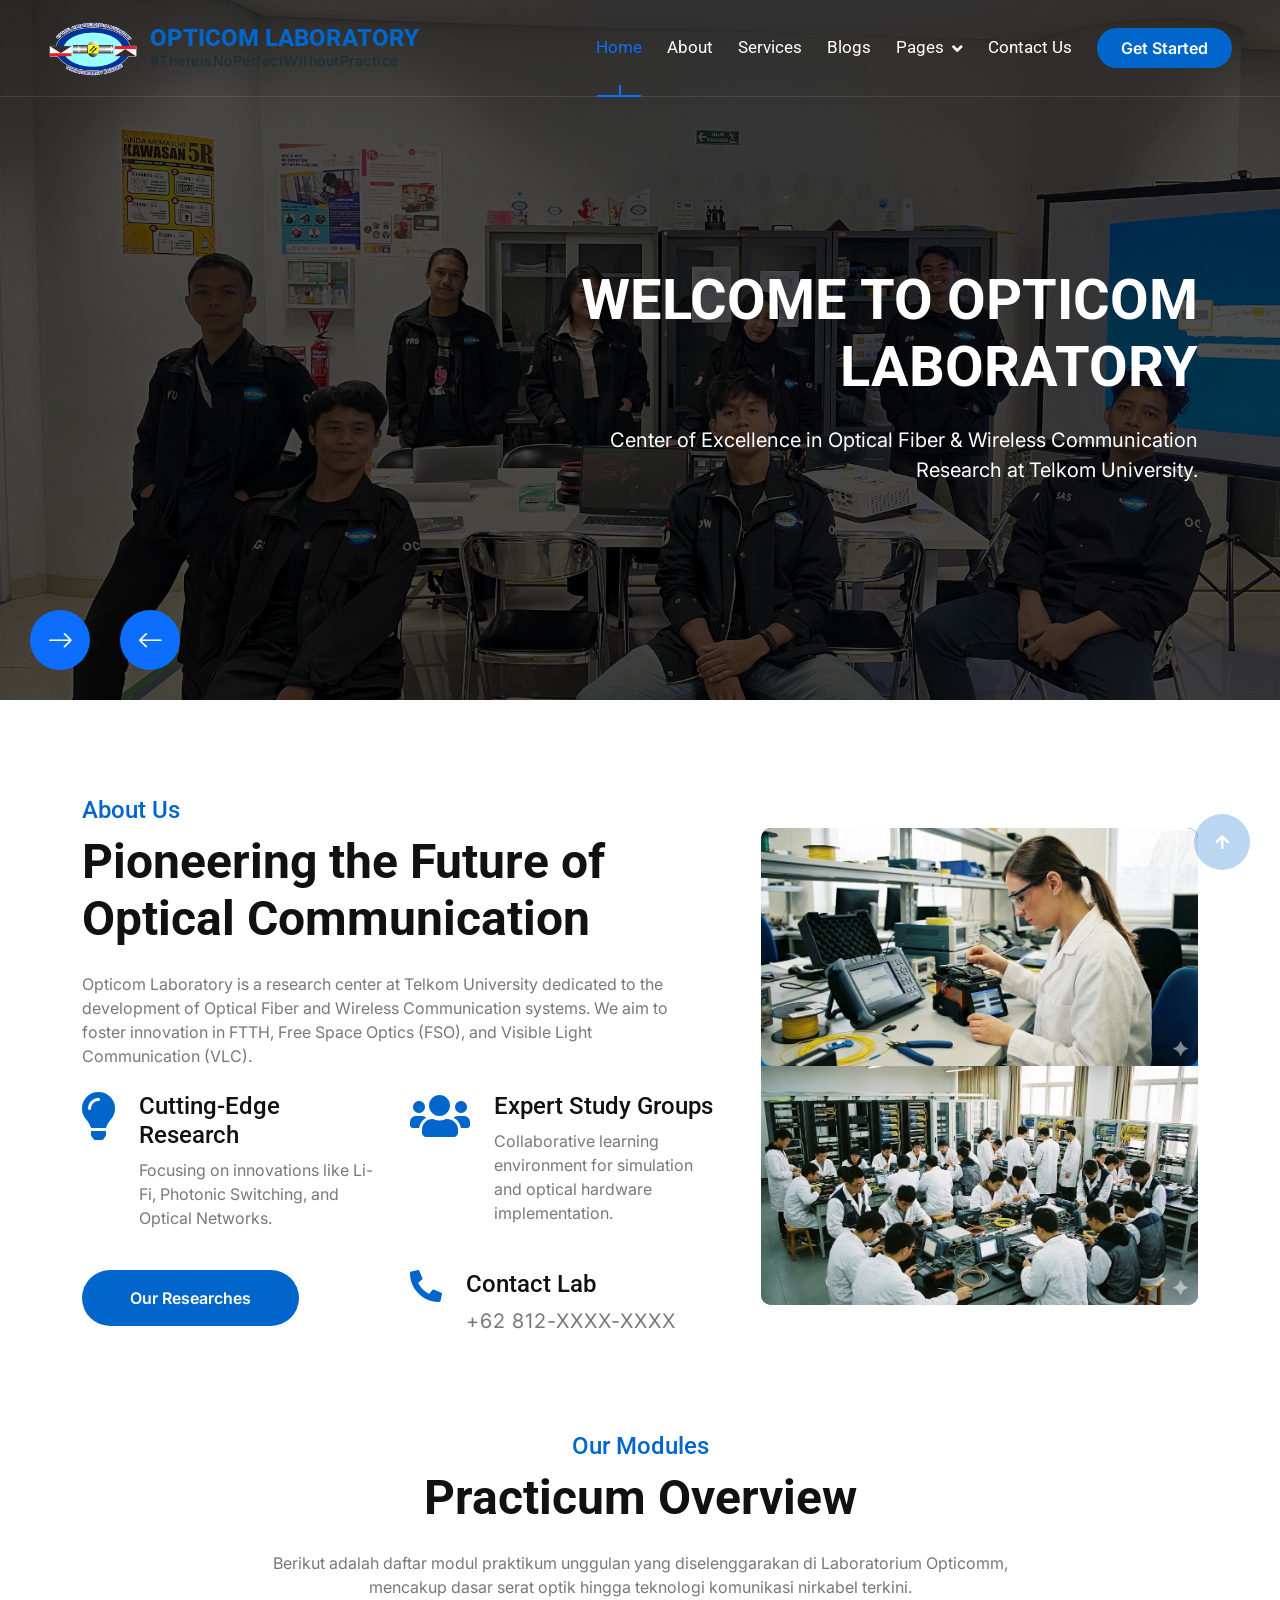
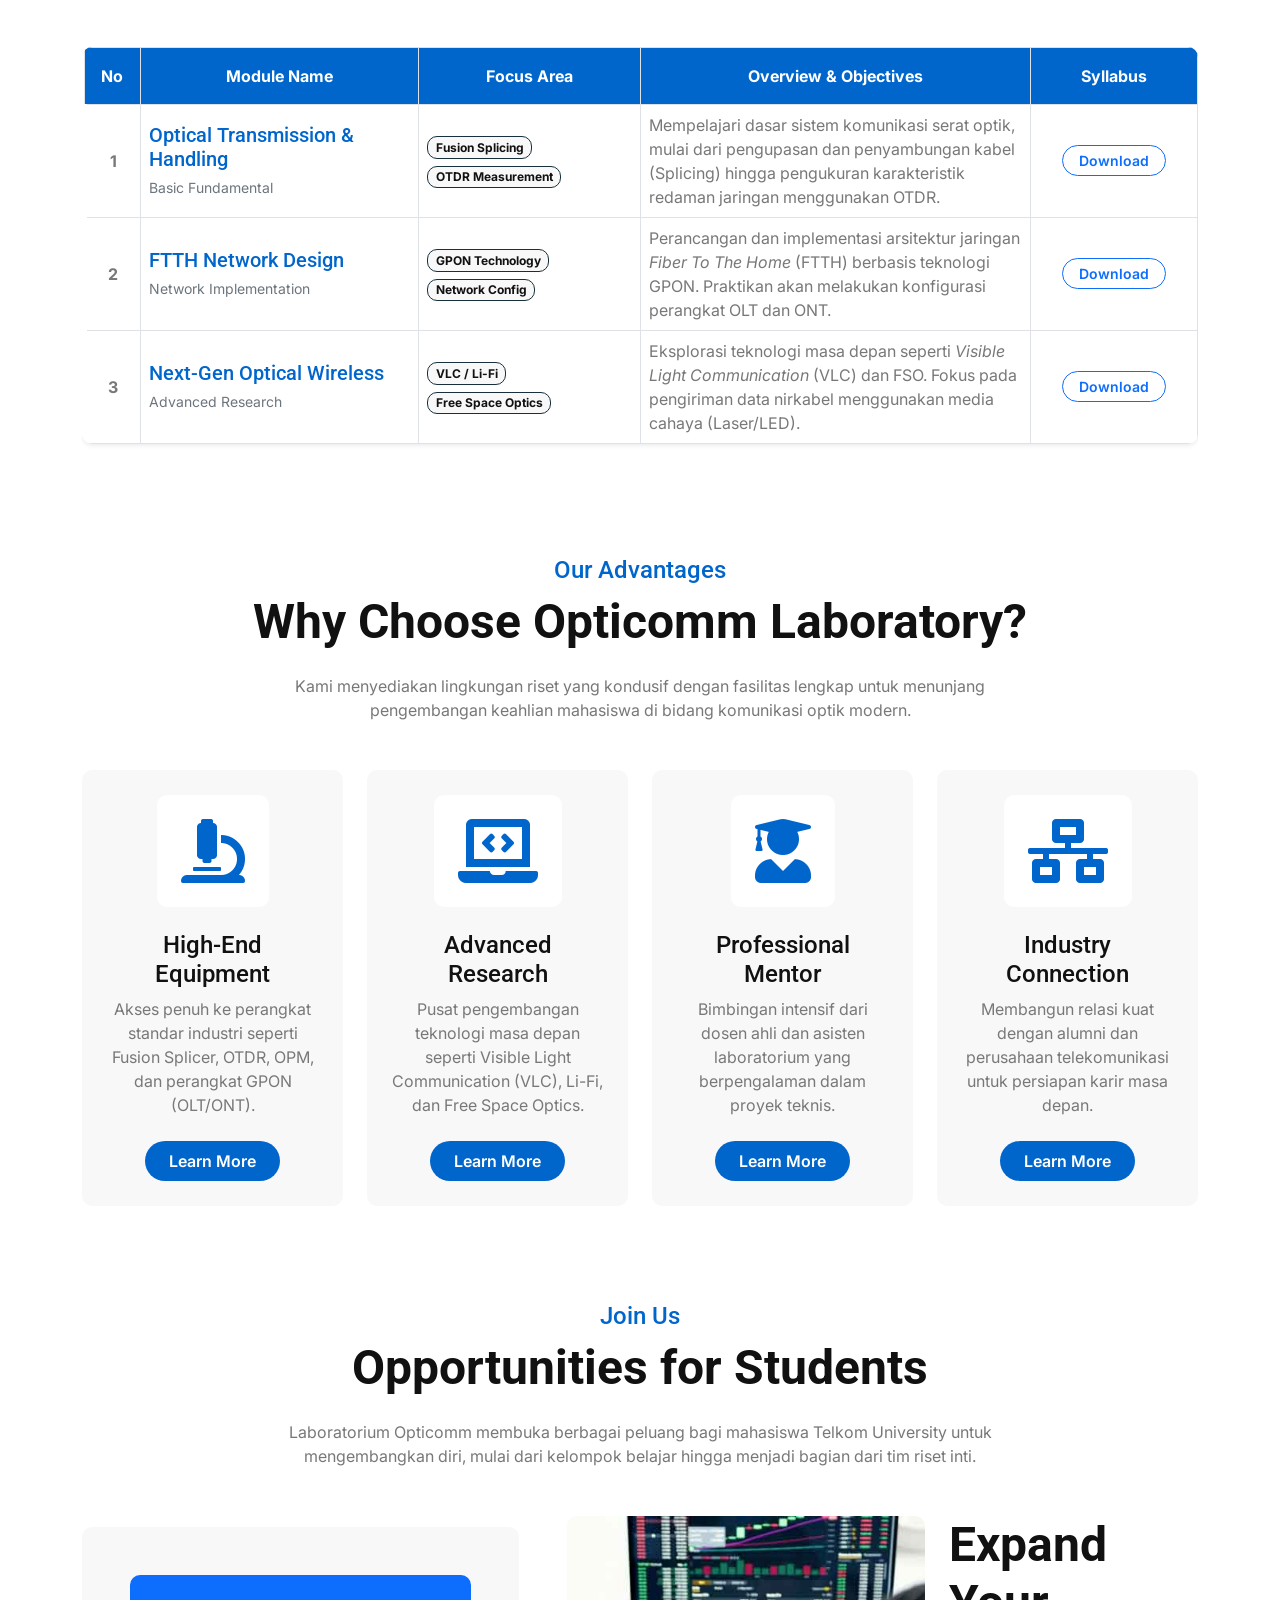
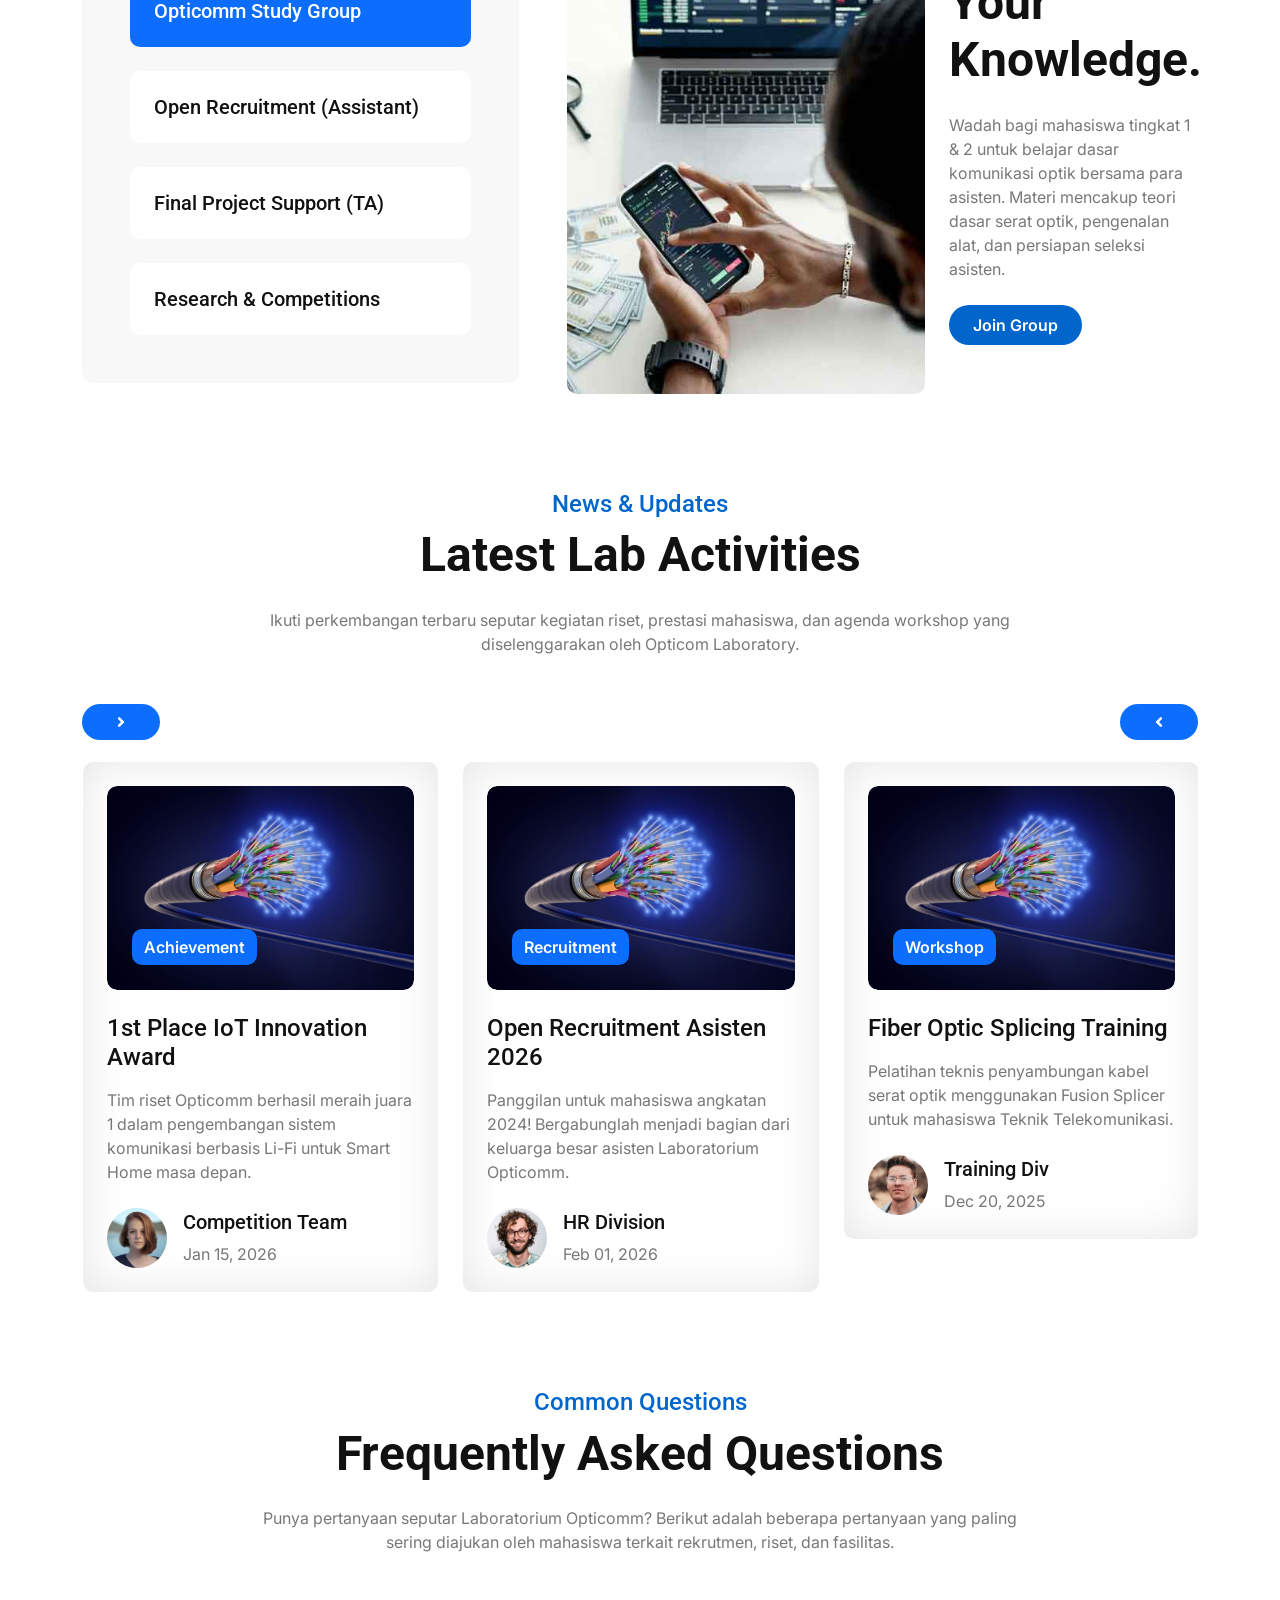
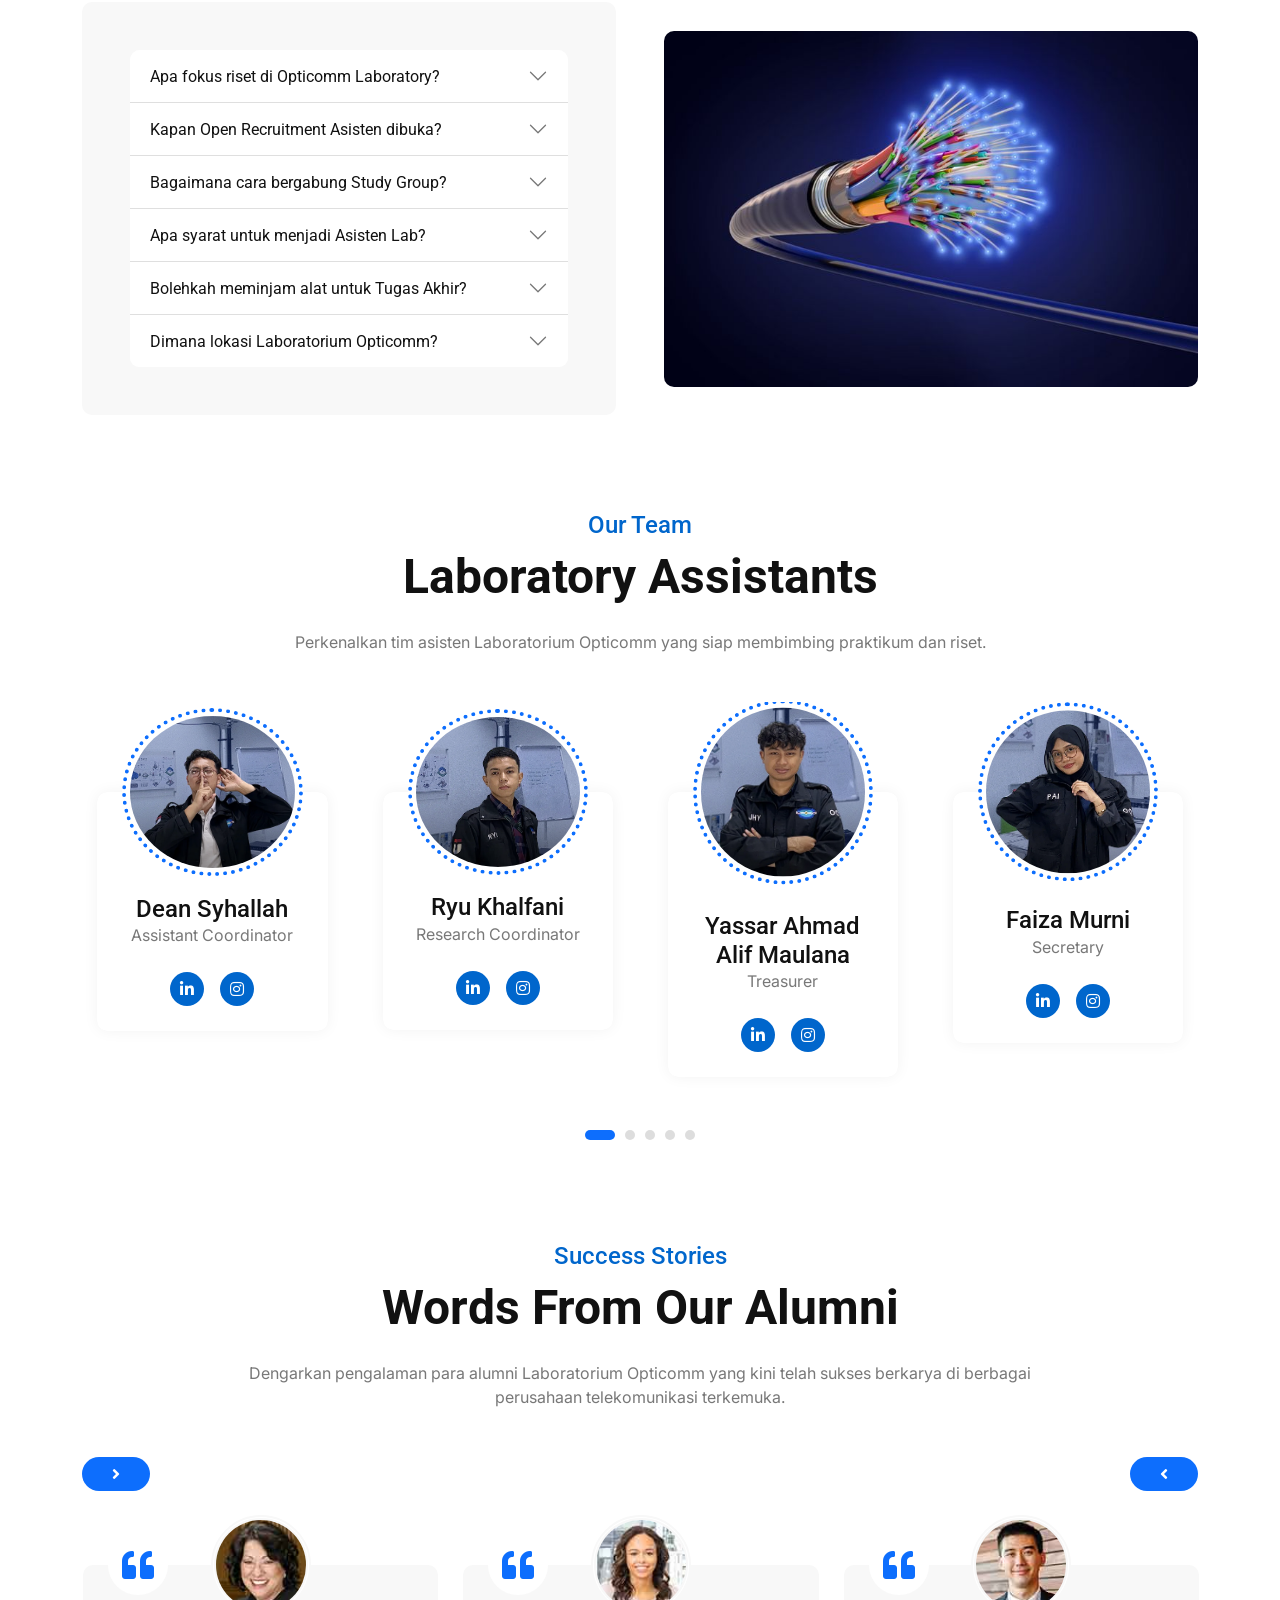
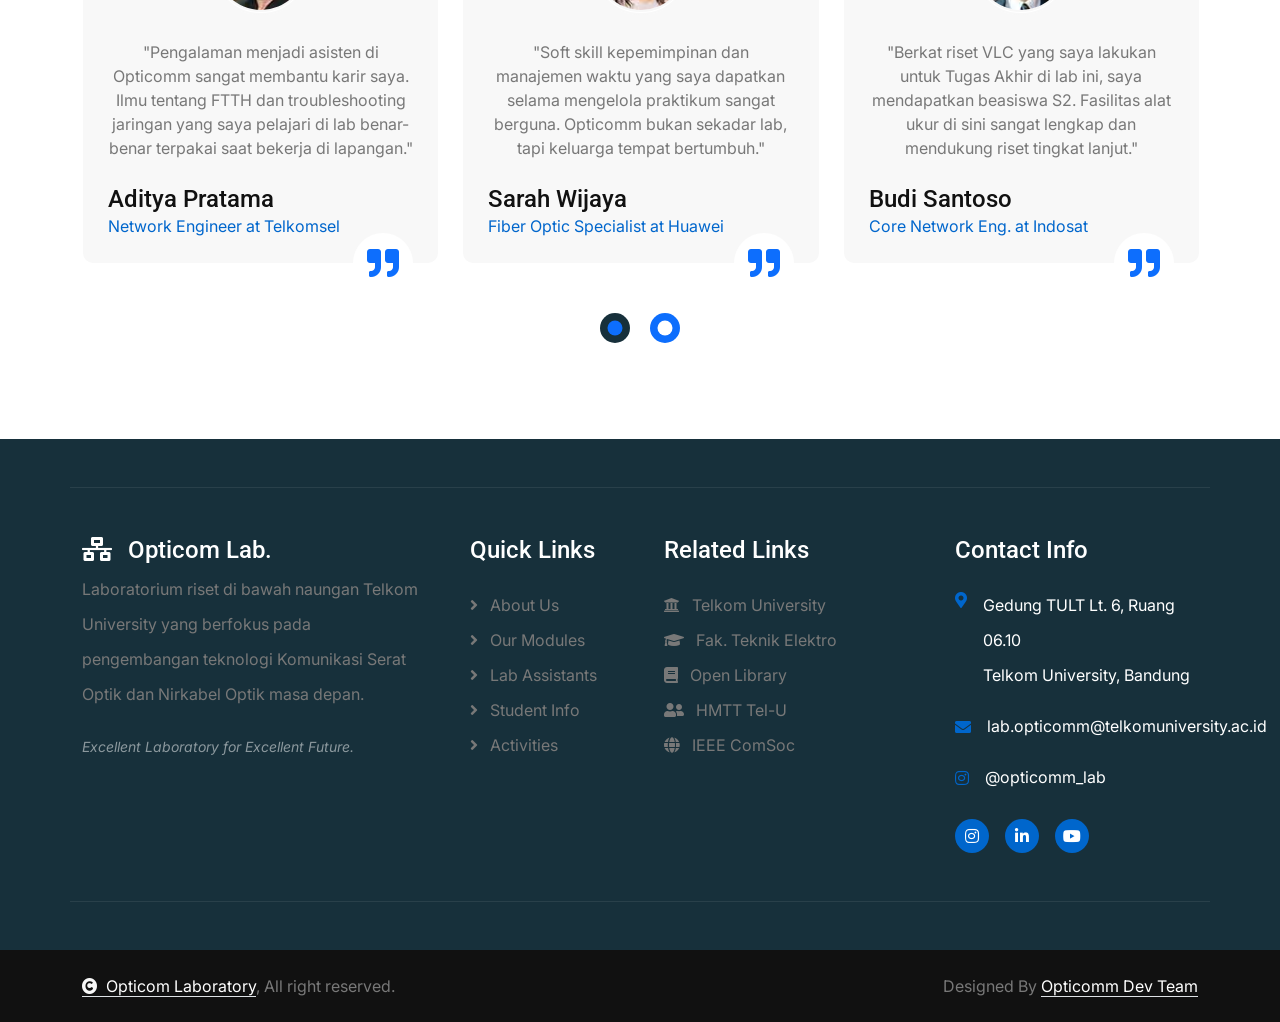
==== commit ff98a6f2: "Add files via upload" ====
--- a/index.html
+++ b/index.html
@@ -77,12 +77,11 @@
                             <span class="dropdown-toggle">Pages</span>
                         </a>
                         <div class="dropdown-menu m-0">
-                            <a href="feature.html" class="dropdown-item">Our Features</a>
-                            <a href="team.html" class="dropdown-item">Our team</a>
-                            <a href="testimonial.html" class="dropdown-item">Testimonial</a>
-                            <a href="offer.html" class="dropdown-item">Our offer</a>
-                            <a href="FAQ.html" class="dropdown-item">FAQs</a>
-                            <a href="404.html" class="dropdown-item">404 Page</a>
+                            <a href="feature.html" class="dropdown-item">Facilities & Tools</a>
+                            <a href="team.html" class="dropdown-item">Our Team</a>                   
+                            <a href="coming-soon.html" class="dropdown-item">Optical Tools <span class="badge bg-danger ms-2">New</span></a>
+                            <a href="coming-soon.html" class="dropdown-item">ITU-T Standards</a>
+                            <a href="coming-soon.html" class="dropdown-item">Recruitment</a>
                         </div>
                     </div>
                     <a href="contact.html" class="nav-item nav-link">Contact Us</a>
@@ -106,27 +105,6 @@
                                     <p class="mb-5 fs-5">Center of Excellence in Optical Fiber & Wireless Communication
                                         Research at Telkom University.
                                     </p>
-                                    <div
-                                        class="d-flex justify-content-center justify-content-md-end flex-shrink-0 mb-4">
-                                        <a class="btn btn-light rounded-pill py-3 px-4 px-md-5 me-2" href="#"><i
-                                                class="fas fa-play-circle me-2"></i> Explore Our Lab</a>
-                                        <a class="btn btn-primary rounded-pill py-3 px-4 px-md-5 ms-2" href="#">Learn
-                                            More</a>
-                                    </div>
-                                    <div
-                                        class="d-flex align-items-center justify-content-center justify-content-md-end">
-                                        <h2 class="text-white me-2">Follow Us:</h2>
-                                        <div class="d-flex justify-content-end ms-2">
-                                            <a class="btn btn-md-square btn-light rounded-circle me-2" href=""><i
-                                                    class="fab fa-facebook-f"></i></a>
-                                            <a class="btn btn-md-square btn-light rounded-circle mx-2" href=""><i
-                                                    class="fab fa-twitter"></i></a>
-                                            <a class="btn btn-md-square btn-light rounded-circle mx-2" href=""><i
-                                                    class="fab fa-instagram"></i></a>
-                                            <a class="btn btn-md-square btn-light rounded-circle ms-2" href=""><i
-                                                    class="fab fa-linkedin-in"></i></a>
-                                        </div>
-                                    </div>
                                 </div>
                             </div>
                         </div>
@@ -147,23 +125,6 @@
                                     <p class="mb-5 fs-5">Pioneering research in Visible Light Communication (VLC), Free
                                         Space Optics (FSO), and Li-Fi Technology.
                                     </p>
-                                    <div class="d-flex justify-content-center flex-shrink-0 mb-4">
-                                        <a class="btn btn-light rounded-pill py-3 px-4 px-md-5 me-2" href="#"><i
-                                                class="fas fa-play-circle me-2"></i> View Researches</a>
-                                    </div>
-                                    <div class="d-flex align-items-center justify-content-center">
-                                        <h2 class="text-white me-2">Follow Us:</h2>
-                                        <div class="d-flex justify-content-end ms-2">
-                                            <a class="btn btn-md-square btn-light rounded-circle me-2" href=""><i
-                                                    class="fab fa-facebook-f"></i></a>
-                                            <a class="btn btn-md-square btn-light rounded-circle mx-2" href=""><i
-                                                    class="fab fa-twitter"></i></a>
-                                            <a class="btn btn-md-square btn-light rounded-circle mx-2" href=""><i
-                                                    class="fab fa-instagram"></i></a>
-                                            <a class="btn btn-md-square btn-light rounded-circle ms-2" href=""><i
-                                                    class="fab fa-linkedin-in"></i></a>
-                                        </div>
-                                    </div>
                                 </div>
                             </div>
                         </div>
@@ -183,29 +144,6 @@
                                     </h1>
                                     <p class="mb-5 fs-5">Join our Study Groups, Practicums, and Workshops to master
                                         Optical Communication Systems.</p>
-
-                                    <div
-                                        class="d-flex justify-content-center justify-content-md-start flex-shrink-0 mb-4">
-                                        <a class="btn btn-light rounded-pill py-3 px-4 px-md-5 me-2" href="#"><i
-                                                class="fas fa-play-circle me-2"></i> Our Activities</a>
-                                        <a class="btn btn-primary rounded-pill py-3 px-4 px-md-5 ms-2" href="#">Join
-                                            Us</a>
-                                    </div>
-
-                                    <div
-                                        class="d-flex align-items-center justify-content-center justify-content-md-start">
-                                        <h2 class="text-white me-2">Follow Us:</h2>
-                                        <div class="d-flex justify-content-start ms-2">
-                                            <a class="btn btn-md-square btn-light rounded-circle me-2" href=""><i
-                                                    class="fab fa-facebook-f"></i></a>
-                                            <a class="btn btn-md-square btn-light rounded-circle mx-2" href=""><i
-                                                    class="fab fa-twitter"></i></a>
-                                            <a class="btn btn-md-square btn-light rounded-circle mx-2" href=""><i
-                                                    class="fab fa-instagram"></i></a>
-                                            <a class="btn btn-md-square btn-light rounded-circle ms-2" href=""><i
-                                                    class="fab fa-linkedin-in"></i></a>
-                                        </div>
-                                    </div>
                                 </div>
                             </div>
 
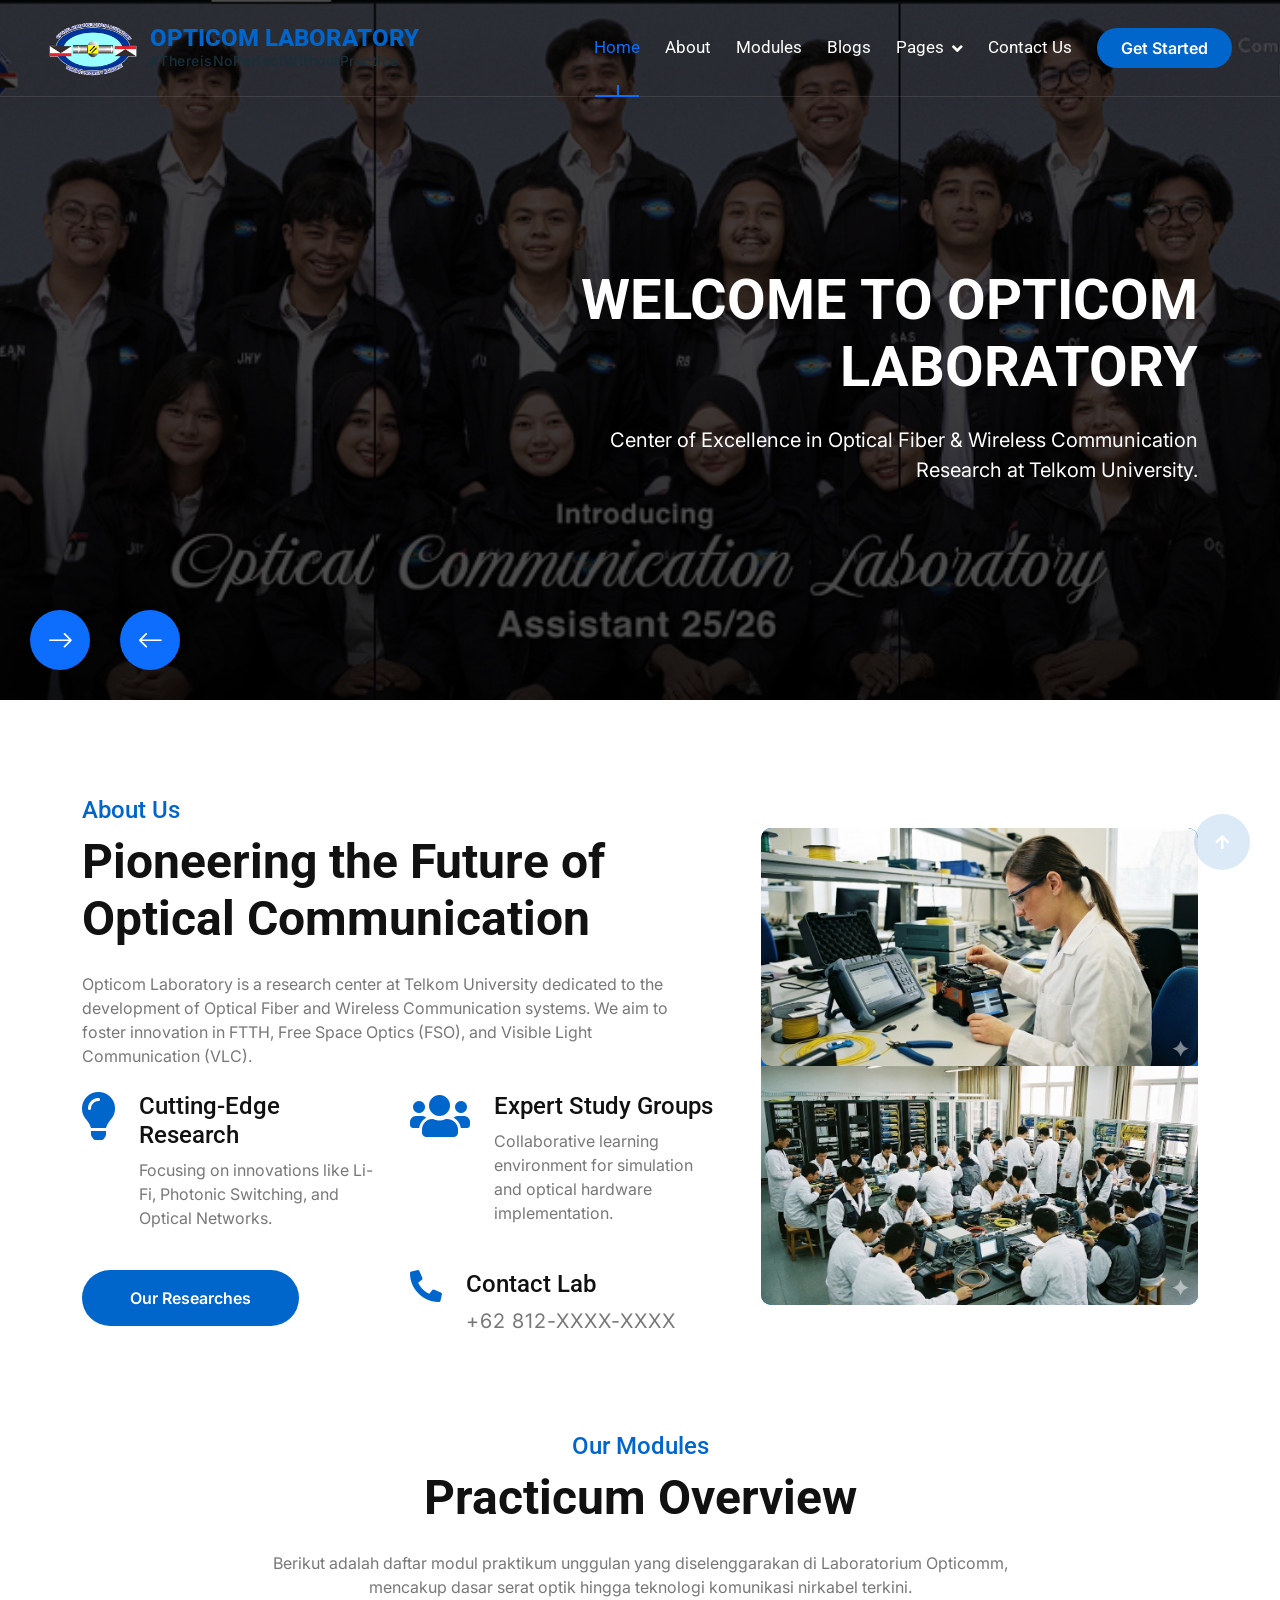
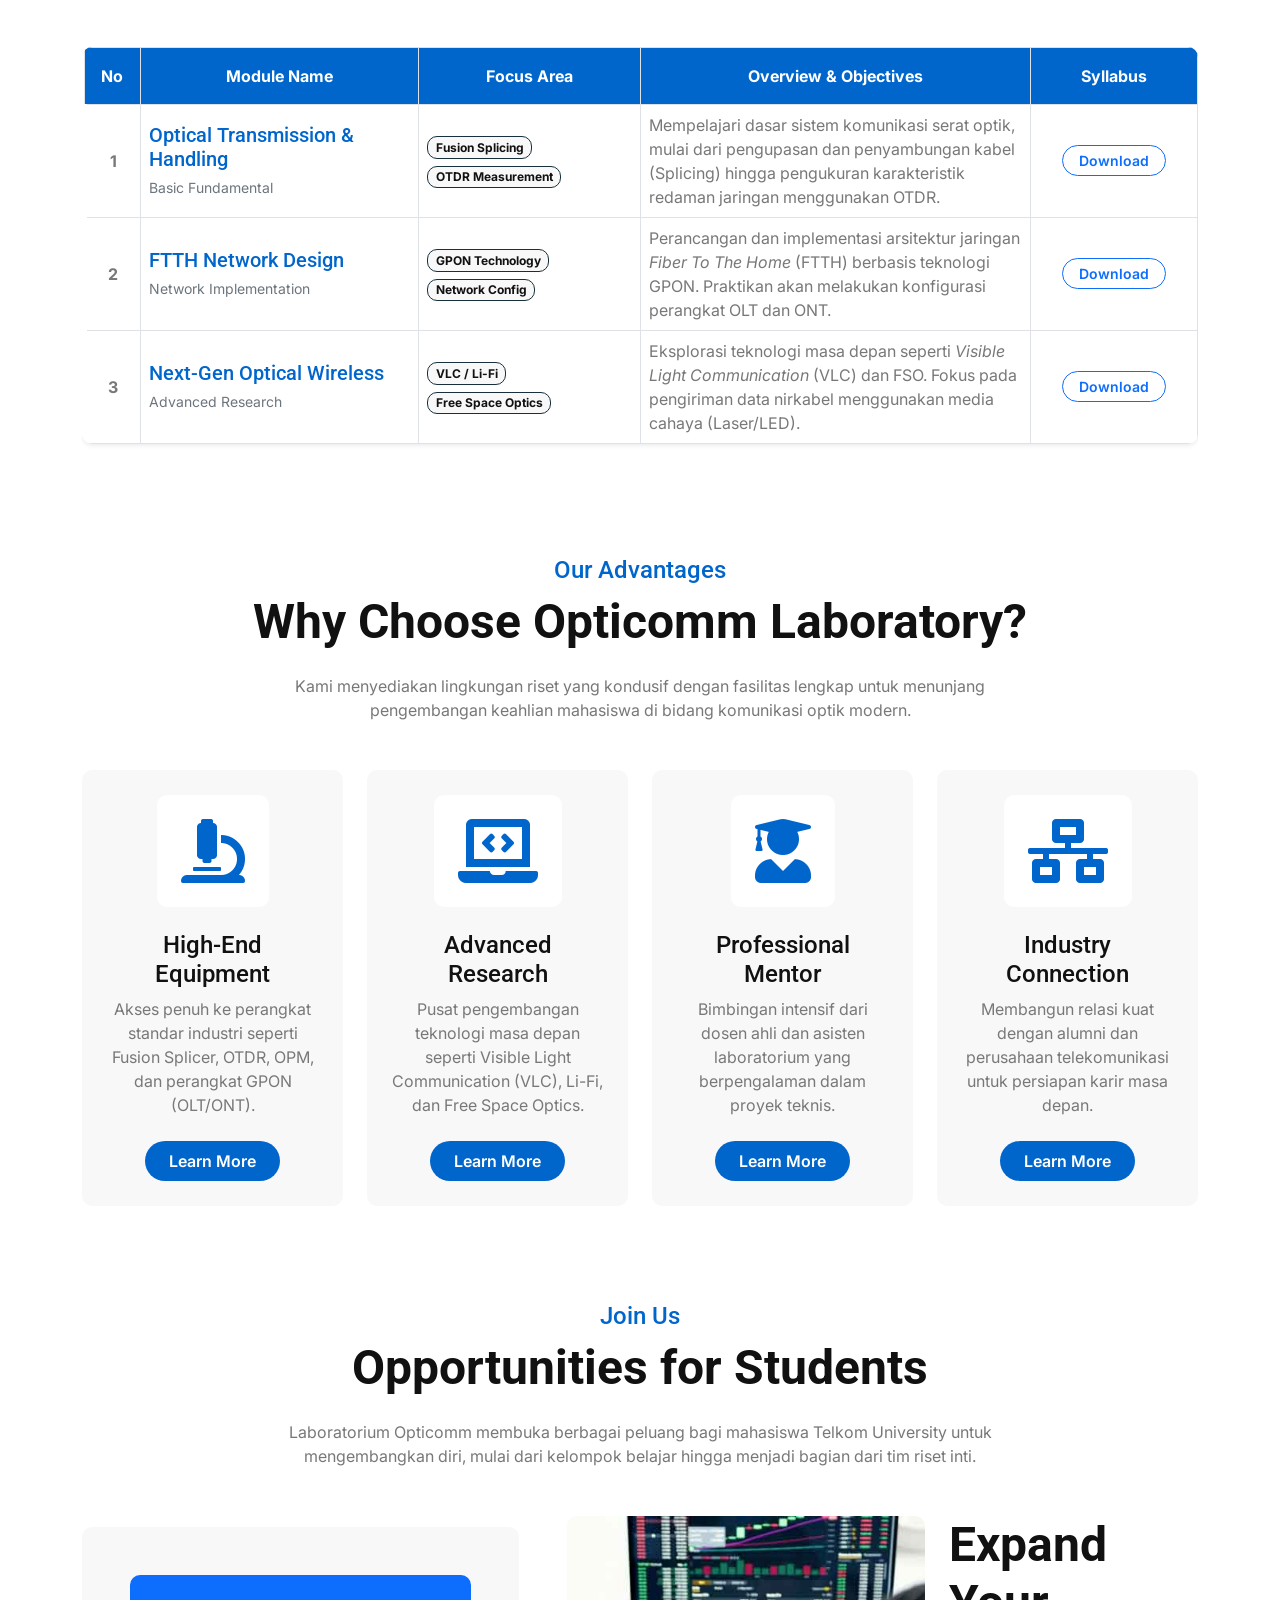
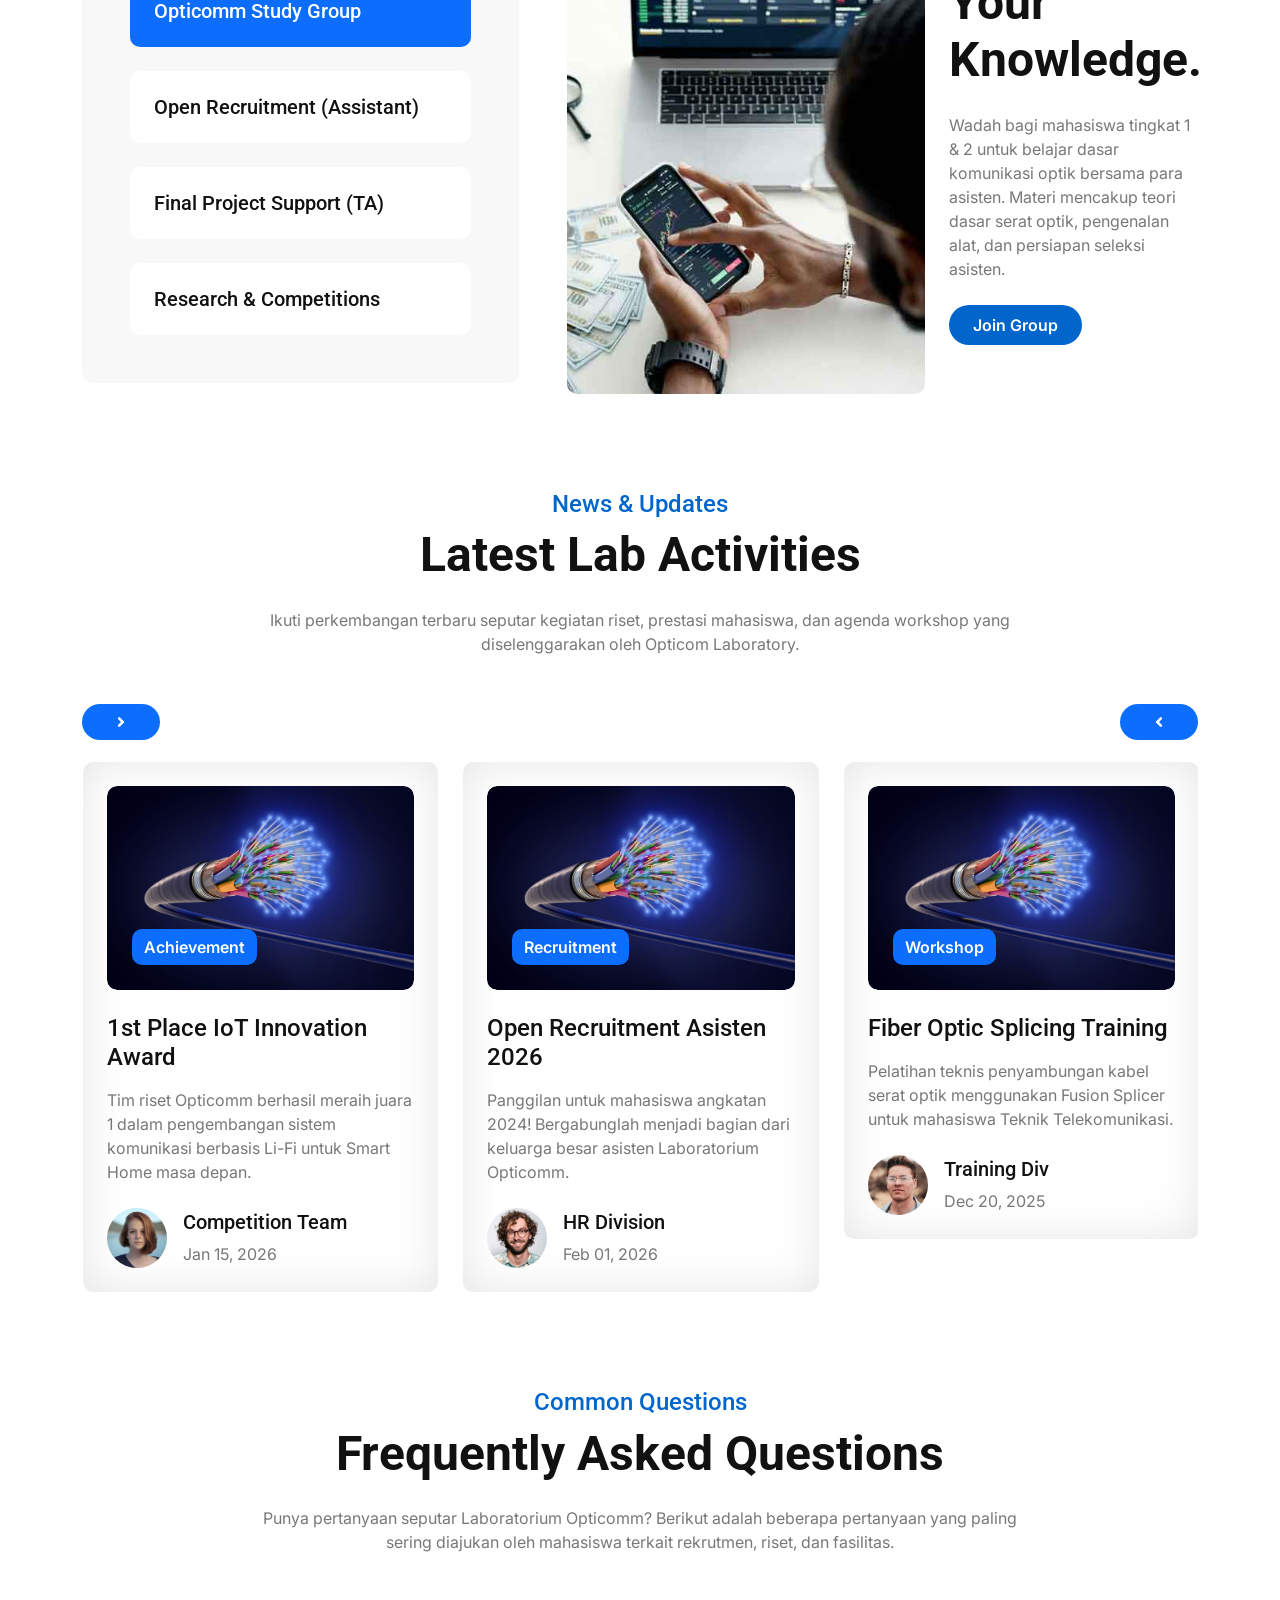
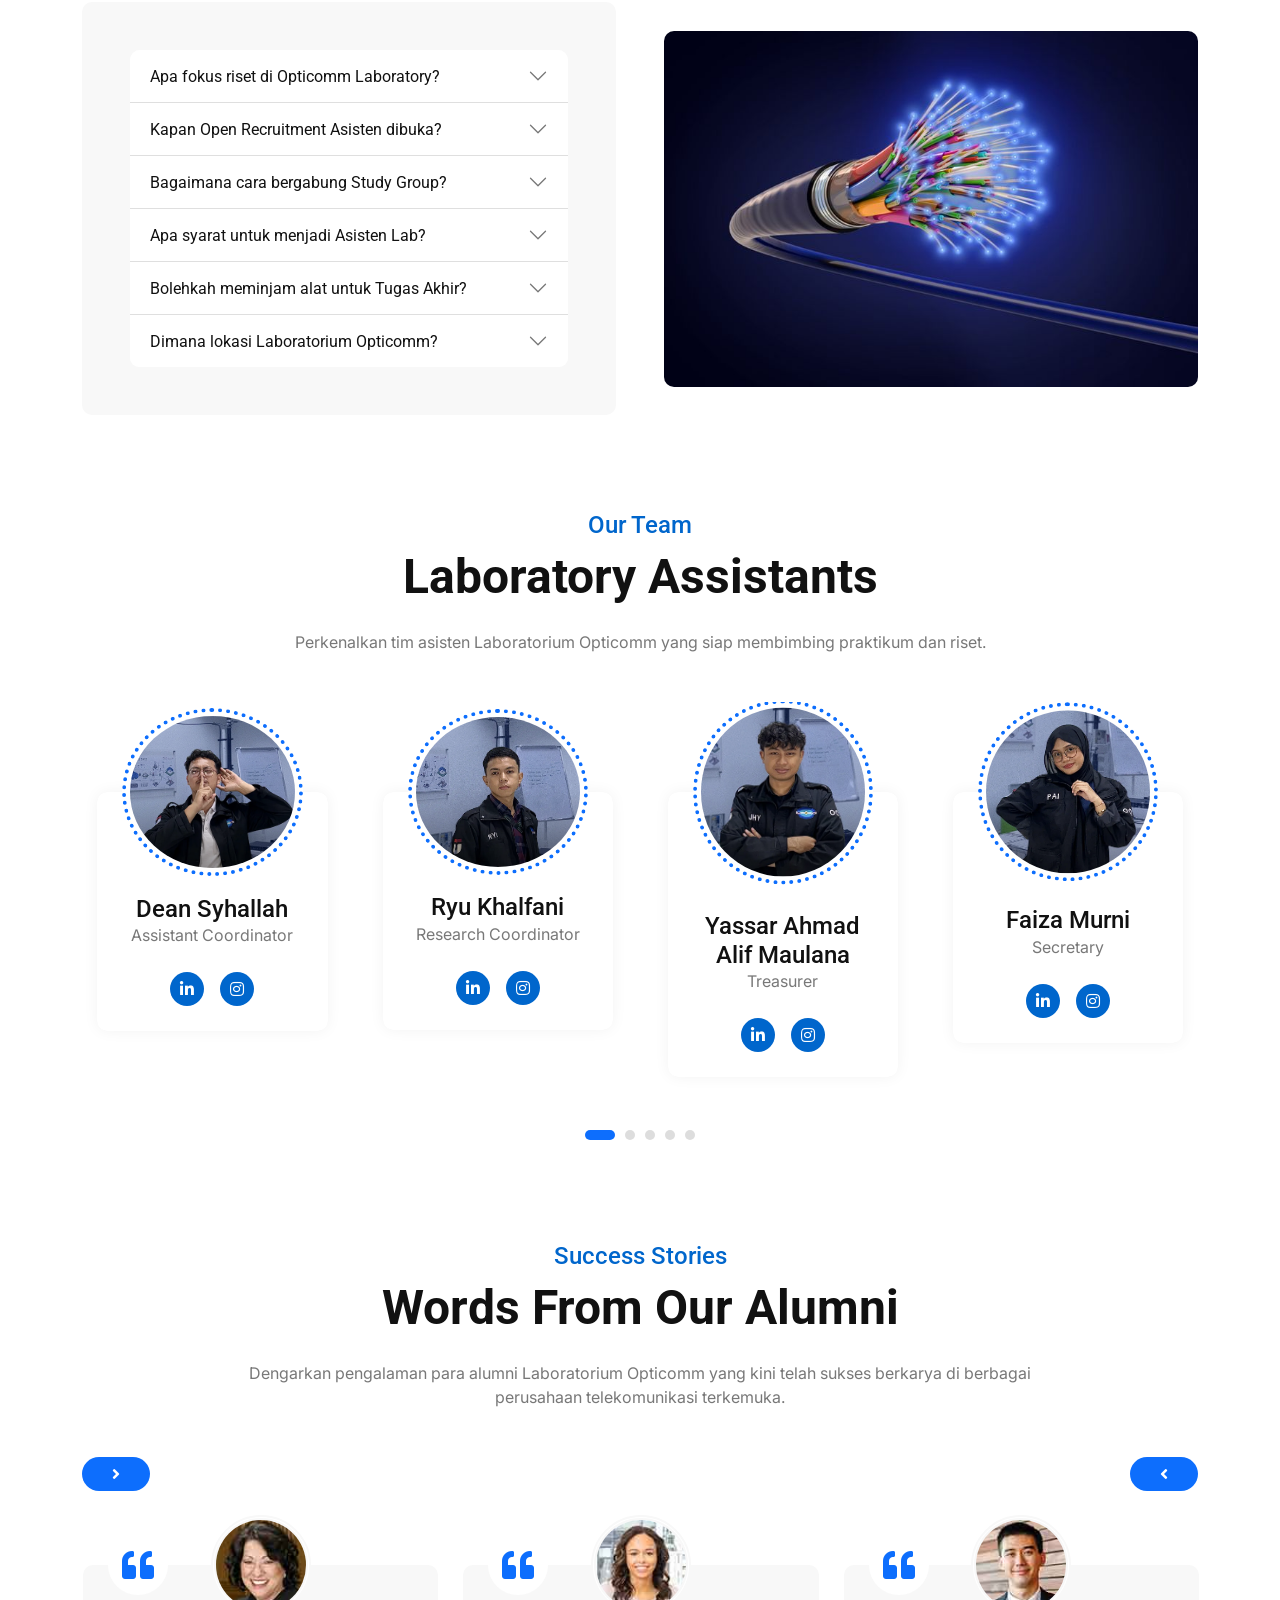
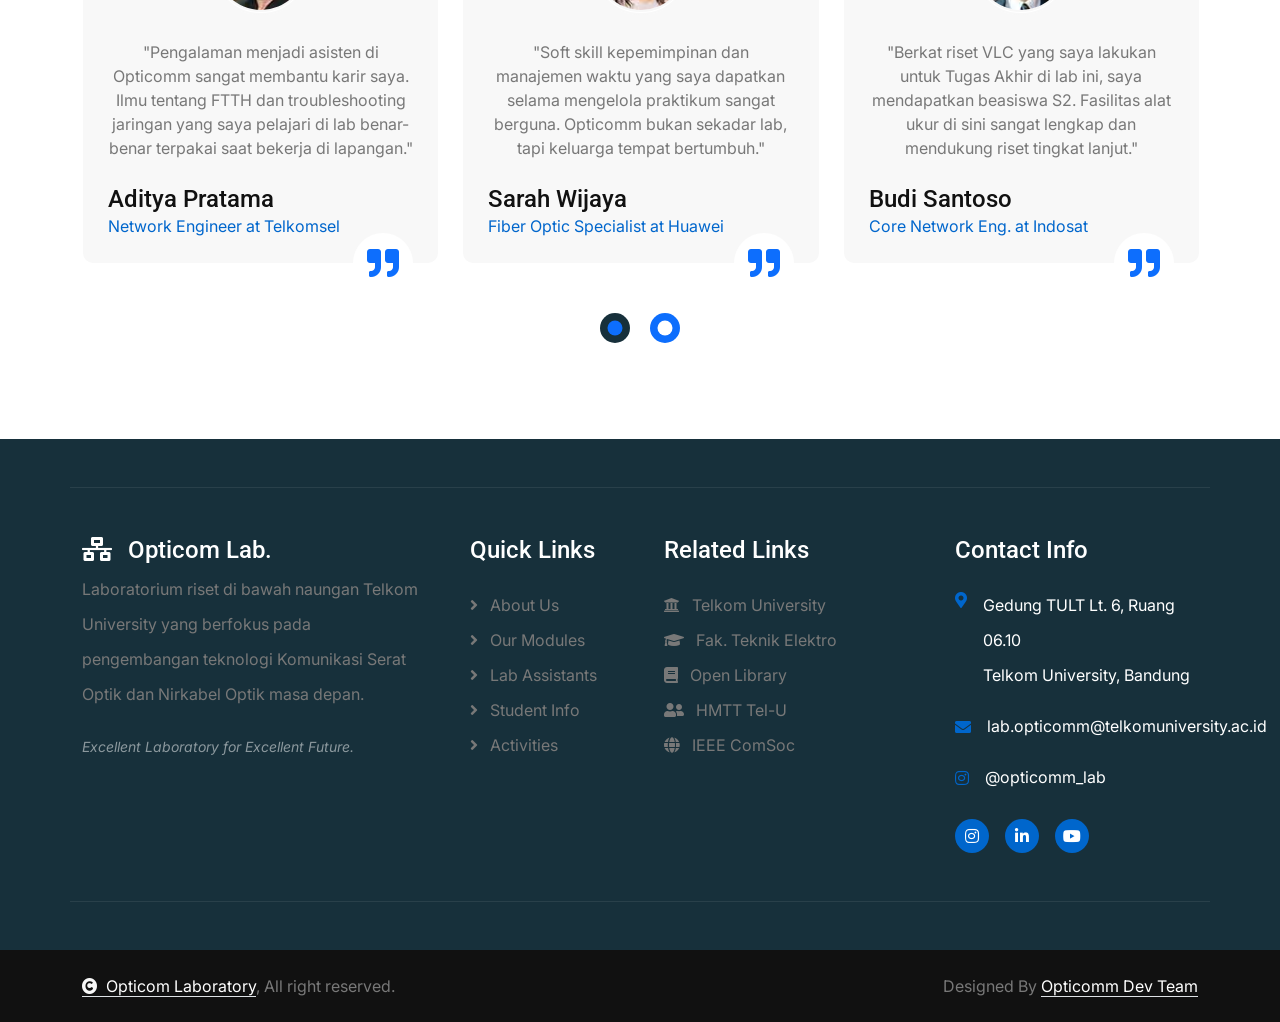
==== commit 7ab50d29: "Add files via upload" ====
--- a/index.html
+++ b/index.html
@@ -3,7 +3,7 @@
 
 <head>
     <meta charset="utf-8">
-    <title>Stocker - Stock Market Website Template</title>
+    <title>Home - Opticomm Laboratory</title>
     <meta content="width=device-width, initial-scale=1.0" name="viewport">
     <meta content="" name="keywords">
     <meta content="" name="description">
@@ -70,7 +70,7 @@
                 <div class="navbar-nav ms-auto py-0">
                     <a href="index.html" class="nav-item nav-link active">Home</a>
                     <a href="about.html" class="nav-item nav-link">About</a>
-                    <a href="service.html" class="nav-item nav-link">Services</a>
+                    <a href="service.html" class="nav-item nav-link">Modules</a>
                     <a href="blog.html" class="nav-item nav-link">Blogs</a>
                     <div class="nav-item dropdown">
                         <a href="#" class="nav-link" data-bs-toggle="dropdown">
@@ -93,7 +93,7 @@
         <!-- Carousel Start -->
         <div class="header-carousel owl-carousel">
             <div class="header-carousel-item">
-                <img src="img/full-asisten.jpeg" class="img-fluid w-100" alt="Image">
+                <img src="img/full-assistant2.png" class="img-fluid w-100" alt="Image">
                 <div class="carousel-caption">
                     <div class="container">
                         <div class="row gy-0 gx-5">
@@ -738,9 +738,9 @@
                         <p class="mb-0">Assistant Coordinator</p>
                     </div>
                     <div class="team-icon">
-                        <a class="btn btn-primary btn-sm-square rounded-circle me-3" href=""><i
-                                class="fab fa-linkedin-in"></i></a>
-                        <a class="btn btn-primary btn-sm-square rounded-circle me-0" href=""><i
+                        <a class="btn btn-primary btn-sm-square rounded-circle me-3" href="" target="_blank"><i
+                                class="fab fa-linkedin-in"></i></a>
+                        <a class="btn btn-primary btn-sm-square rounded-circle me-0" href="https://www.instagram.com/deandesannn/" target="_blank"><i
                                 class="fab fa-instagram"></i></a>
                     </div>
                 </div>
@@ -754,9 +754,9 @@
                         <p class="mb-0">Research Coordinator</p>
                     </div>
                     <div class="team-icon">
-                        <a class="btn btn-primary btn-sm-square rounded-circle me-3" href=""><i
-                                class="fab fa-linkedin-in"></i></a>
-                        <a class="btn btn-primary btn-sm-square rounded-circle me-0" href=""><i
+                        <a class="btn btn-primary btn-sm-square rounded-circle me-3" href="https://www.linkedin.com/in/ryukhalfani/" target="_blank"><i
+                                class="fab fa-linkedin-in"></i></a>
+                        <a class="btn btn-primary btn-sm-square rounded-circle me-0" href="https://www.instagram.com/ryukhalfani/" target="_blank"><i
                                 class="fab fa-instagram"></i></a>
                     </div>
                 </div>
@@ -772,7 +772,7 @@
                     <div class="team-icon">
                         <a class="btn btn-primary btn-sm-square rounded-circle me-3" href=""><i
                                 class="fab fa-linkedin-in"></i></a>
-                        <a class="btn btn-primary btn-sm-square rounded-circle me-0" href=""><i
+                        <a class="btn btn-primary btn-sm-square rounded-circle me-0" href="https://www.instagram.com/ycxhx__/" target="_blank"><i
                                 class="fab fa-instagram"></i></a>
                     </div>
                 </div>
@@ -786,9 +786,9 @@
                         <p class="mb-0">Secretary</p>
                     </div>
                     <div class="team-icon">
-                        <a class="btn btn-primary btn-sm-square rounded-circle me-3" href=""><i
-                                class="fab fa-linkedin-in"></i></a>
-                        <a class="btn btn-primary btn-sm-square rounded-circle me-0" href=""><i
+                        <a class="btn btn-primary btn-sm-square rounded-circle me-3" href="https://www.linkedin.com/in/faiza-murni-090102282/" target="_blank"><i
+                                class="fab fa-linkedin-in"></i></a>
+                        <a class="btn btn-primary btn-sm-square rounded-circle me-0" href="https://www.instagram.com/c.estzaa/" target="_blank"><i
                                 class="fab fa-instagram"></i></a>
                     </div>
                 </div>
@@ -802,9 +802,9 @@
                         <p class="mb-0">Public Relations</p>
                     </div>
                     <div class="team-icon">
-                        <a class="btn btn-primary btn-sm-square rounded-circle me-3" href=""><i
-                                class="fab fa-linkedin-in"></i></a>
-                        <a class="btn btn-primary btn-sm-square rounded-circle me-0" href=""><i
+                        <a class="btn btn-primary btn-sm-square rounded-circle me-3" href="https://www.linkedin.com/in/josephine-monica-7a66a424b/" target="_blank"><i
+                                class="fab fa-linkedin-in"></i></a>
+                        <a class="btn btn-primary btn-sm-square rounded-circle me-0" href="https://www.instagram.com/josephinemncaa/" target="_blank"><i
                                 class="fab fa-instagram"></i></a>
                     </div>
                 </div>
@@ -818,9 +818,9 @@
                         <p class="mb-0">Tools Division</p>
                     </div>
                     <div class="team-icon">
-                        <a class="btn btn-primary btn-sm-square rounded-circle me-3" href=""><i
-                                class="fab fa-linkedin-in"></i></a>
-                        <a class="btn btn-primary btn-sm-square rounded-circle me-0" href=""><i
+                        <a class="btn btn-primary btn-sm-square rounded-circle me-3" href="https://www.linkedin.com/in/chandra-daulay/" target="_blank"><i
+                                class="fab fa-linkedin-in"></i></a>
+                        <a class="btn btn-primary btn-sm-square rounded-circle me-0" href="https://www.instagram.com/chandra_dly/" target="_blank"><i
                                 class="fab fa-instagram"></i></a>
                     </div>
                 </div>
@@ -834,9 +834,9 @@
                         <p class="mb-0">Tools Division</p>
                     </div>
                     <div class="team-icon">
-                        <a class="btn btn-primary btn-sm-square rounded-circle me-3" href=""><i
-                                class="fab fa-linkedin-in"></i></a>
-                        <a class="btn btn-primary btn-sm-square rounded-circle me-0" href=""><i
+                        <a class="btn btn-primary btn-sm-square rounded-circle me-3" href="https://www.linkedin.com/in/muhammad-arafa-andhika-1829942a1/" target="_blank"><i
+                                class="fab fa-linkedin-in"></i></a>
+                        <a class="btn btn-primary btn-sm-square rounded-circle me-0" href="https://www.instagram.com/rfandk/" target="_blank"><i
                                 class="fab fa-instagram"></i></a>
                     </div>
                 </div>
@@ -852,7 +852,7 @@
                     <div class="team-icon">
                         <a class="btn btn-primary btn-sm-square rounded-circle me-3" href=""><i
                                 class="fab fa-linkedin-in"></i></a>
-                        <a class="btn btn-primary btn-sm-square rounded-circle me-0" href=""><i
+                        <a class="btn btn-primary btn-sm-square rounded-circle me-0" href="https://www.instagram.com/bhama_aryo/" target="_blank"><i
                                 class="fab fa-instagram"></i></a>
                     </div>
                 </div>
@@ -866,9 +866,9 @@
                         <p class="mb-0">Media Division</p>
                     </div>
                     <div class="team-icon">
-                        <a class="btn btn-primary btn-sm-square rounded-circle me-3" href=""><i
-                                class="fab fa-linkedin-in"></i></a>
-                        <a class="btn btn-primary btn-sm-square rounded-circle me-0" href=""><i
+                        <a class="btn btn-primary btn-sm-square rounded-circle me-3" href="https://www.linkedin.com/in/qonia-rahmadani-31732b2b4/" target="_blank"><i
+                                class="fab fa-linkedin-in"></i></a>
+                        <a class="btn btn-primary btn-sm-square rounded-circle me-0" href="https://www.instagram.com/qoniarahmadanii/" target="_blank"><i
                                 class="fab fa-instagram"></i></a>
                     </div>
                 </div>
@@ -884,7 +884,7 @@
                     <div class="team-icon">
                         <a class="btn btn-primary btn-sm-square rounded-circle me-3" href=""><i
                                 class="fab fa-linkedin-in"></i></a>
-                        <a class="btn btn-primary btn-sm-square rounded-circle me-0" href=""><i
+                        <a class="btn btn-primary btn-sm-square rounded-circle me-0" href="https://www.instagram.com/myzarahh/" target="_blank"><i
                                 class="fab fa-instagram"></i></a>
                     </div>
                 </div>
@@ -900,7 +900,7 @@
                     <div class="team-icon">
                         <a class="btn btn-primary btn-sm-square rounded-circle me-3" href=""><i
                                 class="fab fa-linkedin-in"></i></a>
-                        <a class="btn btn-primary btn-sm-square rounded-circle me-0" href=""><i
+                        <a class="btn btn-primary btn-sm-square rounded-circle me-0" href="https://www.instagram.com/vaniakhalis/" target="_blank"><i
                                 class="fab fa-instagram"></i></a>
                     </div>
                 </div>
@@ -916,7 +916,7 @@
                     <div class="team-icon">
                         <a class="btn btn-primary btn-sm-square rounded-circle me-3" href=""><i
                                 class="fab fa-linkedin-in"></i></a>
-                        <a class="btn btn-primary btn-sm-square rounded-circle me-0" href=""><i
+                        <a class="btn btn-primary btn-sm-square rounded-circle me-0" href="https://www.instagram.com/ramiro_purba/" target="_blank"><i
                                 class="fab fa-instagram"></i></a>
                     </div>
                 </div>
@@ -930,7 +930,7 @@
                         <p class="mb-0">Paper 1 Research Team</p>
                     </div>
                     <div class="team-icon">
-                        <a class="btn btn-primary btn-sm-square rounded-circle me-3" href=""><i
+                        <a class="btn btn-primary btn-sm-square rounded-circle me-3" href="https://www.linkedin.com/in/fadlipandu/" target="_blank"><i
                                 class="fab fa-linkedin-in"></i></a>
                         <a class="btn btn-primary btn-sm-square rounded-circle me-0" href=""><i
                                 class="fab fa-instagram"></i></a>
@@ -948,7 +948,7 @@
                     <div class="team-icon">
                         <a class="btn btn-primary btn-sm-square rounded-circle me-3" href=""><i
                                 class="fab fa-linkedin-in"></i></a>
-                        <a class="btn btn-primary btn-sm-square rounded-circle me-0" href=""><i
+                        <a class="btn btn-primary btn-sm-square rounded-circle me-0" href="https://www.instagram.com/_farhannaf/" target="_blank"><i
                                 class="fab fa-instagram"></i></a>
                     </div>
                 </div>
@@ -962,9 +962,9 @@
                         <p class="mb-0">Paper 2 Research Team</p>
                     </div>
                     <div class="team-icon">
-                        <a class="btn btn-primary btn-sm-square rounded-circle me-3" href=""><i
-                                class="fab fa-linkedin-in"></i></a>
-                        <a class="btn btn-primary btn-sm-square rounded-circle me-0" href=""><i
+                        <a class="btn btn-primary btn-sm-square rounded-circle me-3" href="https://www.linkedin.com/in/sulthan-yasyfa-182561338/" target="_blank"><i
+                                class="fab fa-linkedin-in"></i></a>
+                        <a class="btn btn-primary btn-sm-square rounded-circle me-0" href="https://www.instagram.com/yasfa_p/" target="_blank"><i
                                 class="fab fa-instagram"></i></a>
                     </div>
                 </div>
@@ -978,7 +978,7 @@
                         <p class="mb-0">Paper 2 Research Team</p>
                     </div>
                     <div class="team-icon">
-                        <a class="btn btn-primary btn-sm-square rounded-circle me-3" href=""><i
+                        <a class="btn btn-primary btn-sm-square rounded-circle me-3" href="https://www.linkedin.com/in/aditya-destra-w-109561298/" target="_blank"><i
                                 class="fab fa-linkedin-in"></i></a>
                         <a class="btn btn-primary btn-sm-square rounded-circle me-0" href=""><i
                                 class="fab fa-instagram"></i></a>
@@ -994,9 +994,9 @@
                         <p class="mb-0">Paper 2 Research Team</p>
                     </div>
                     <div class="team-icon">
-                        <a class="btn btn-primary btn-sm-square rounded-circle me-3" href=""><i
-                                class="fab fa-linkedin-in"></i></a>
-                        <a class="btn btn-primary btn-sm-square rounded-circle me-0" href=""><i
+                        <a class="btn btn-primary btn-sm-square rounded-circle me-3" href="https://www.linkedin.com/in/yulya-rahayu-sidabutar-22451a3a9/" target="_blank"><i
+                                class="fab fa-linkedin-in"></i></a>
+                        <a class="btn btn-primary btn-sm-square rounded-circle me-0" href="https://www.instagram.com/yulyarahayuu/" target="_blank"><i
                                 class="fab fa-instagram"></i></a>
                     </div>
                 </div>
--- a/css/style.css
+++ b/css/style.css
@@ -428,13 +428,53 @@
 .bg-breadcrumb {
     position: relative;
     overflow: hidden;
-    background: linear-gradient(rgba(0, 0, 0, 0.7), rgba(0, 0, 0, 0.7)), url(../img/carousel-1.jpg);
+    padding: 140px 0 60px 0;
+    transition: 0.5s;
+}
+
+.about-header {
+    background: linear-gradient(rgba(0, 0, 0, 0.7), rgba(0, 0, 0, 0.7)), url(../img/full-asisten.jpeg);
     background-position: center center;
     background-repeat: no-repeat;
     background-size: cover;
-    padding: 140px 0 60px 0;
-    transition: 0.5s;
-}
+}
+
+.service-header {
+    background: linear-gradient(rgba(0, 0, 0, 0.7), rgba(0, 0, 0, 0.7)), url(../img/full-asisten.jpeg);
+    background-position: center center;
+    background-repeat: no-repeat;
+    background-size: cover;
+}
+
+.blog-header {
+    background: linear-gradient(rgba(0, 0, 0, 0.7), rgba(0, 0, 0, 0.7)), url(../img/full-asisten.jpeg);
+    background-position: center center;
+    background-repeat: no-repeat;
+    background-size: cover;
+}
+
+.feature-header {
+    background: linear-gradient(rgba(0, 0, 0, 0.7), rgba(0, 0, 0, 0.7)), url(../img/full-asisten.jpeg);
+    background-position: center center;
+    background-repeat: no-repeat;
+    background-size: cover;
+}
+
+.team-header {
+    background: linear-gradient(rgba(0, 0, 0, 0.7), rgba(0, 0, 0, 0.7)), url(../img/full-asisten.jpeg);
+    background-position: center center;
+    background-repeat: no-repeat;
+    background-size: cover;
+}
+
+.contact-header {
+    background: linear-gradient(rgba(0, 0, 0, 0.7), rgba(0, 0, 0, 0.7)), url(../img/full-asisten.jpeg);
+    background-position: center center;
+    background-repeat: no-repeat;
+    background-size: cover;
+}
+
+
 
 @media (min-width: 992px) {
     .bg-breadcrumb {
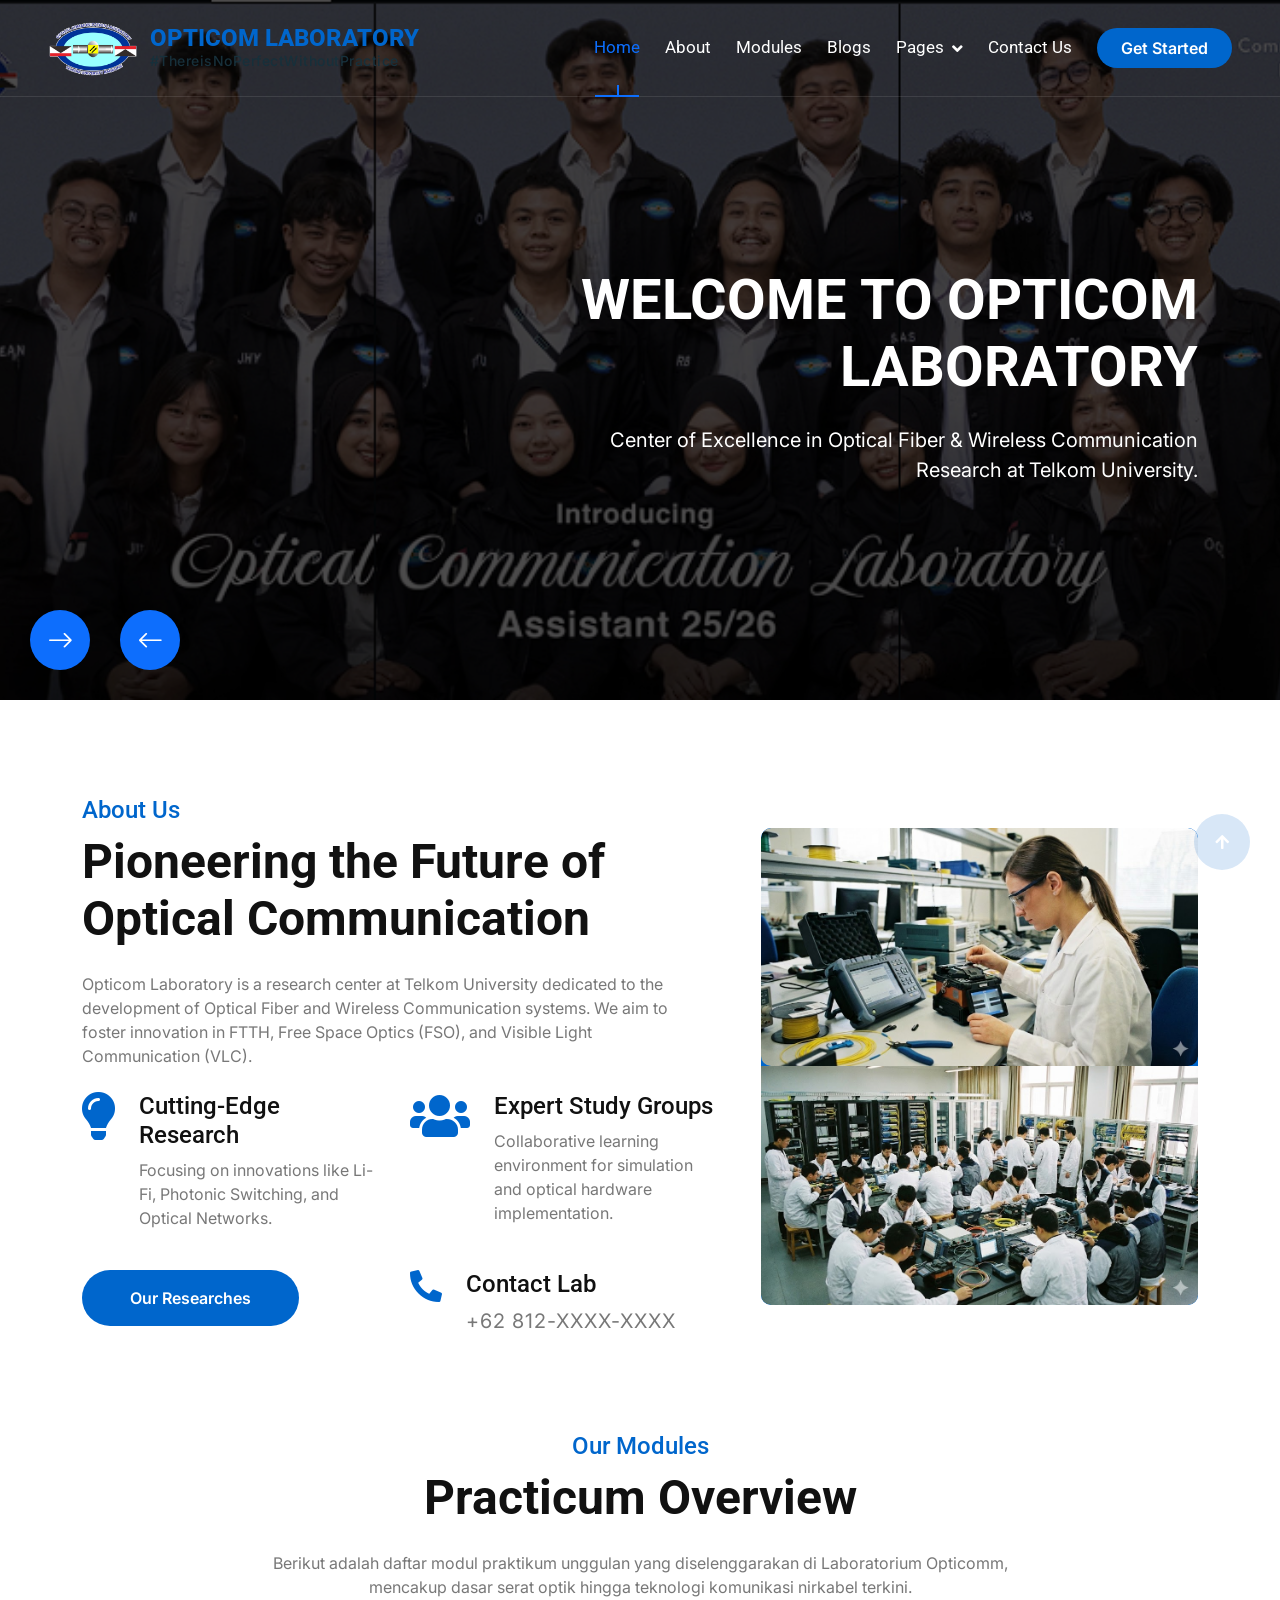
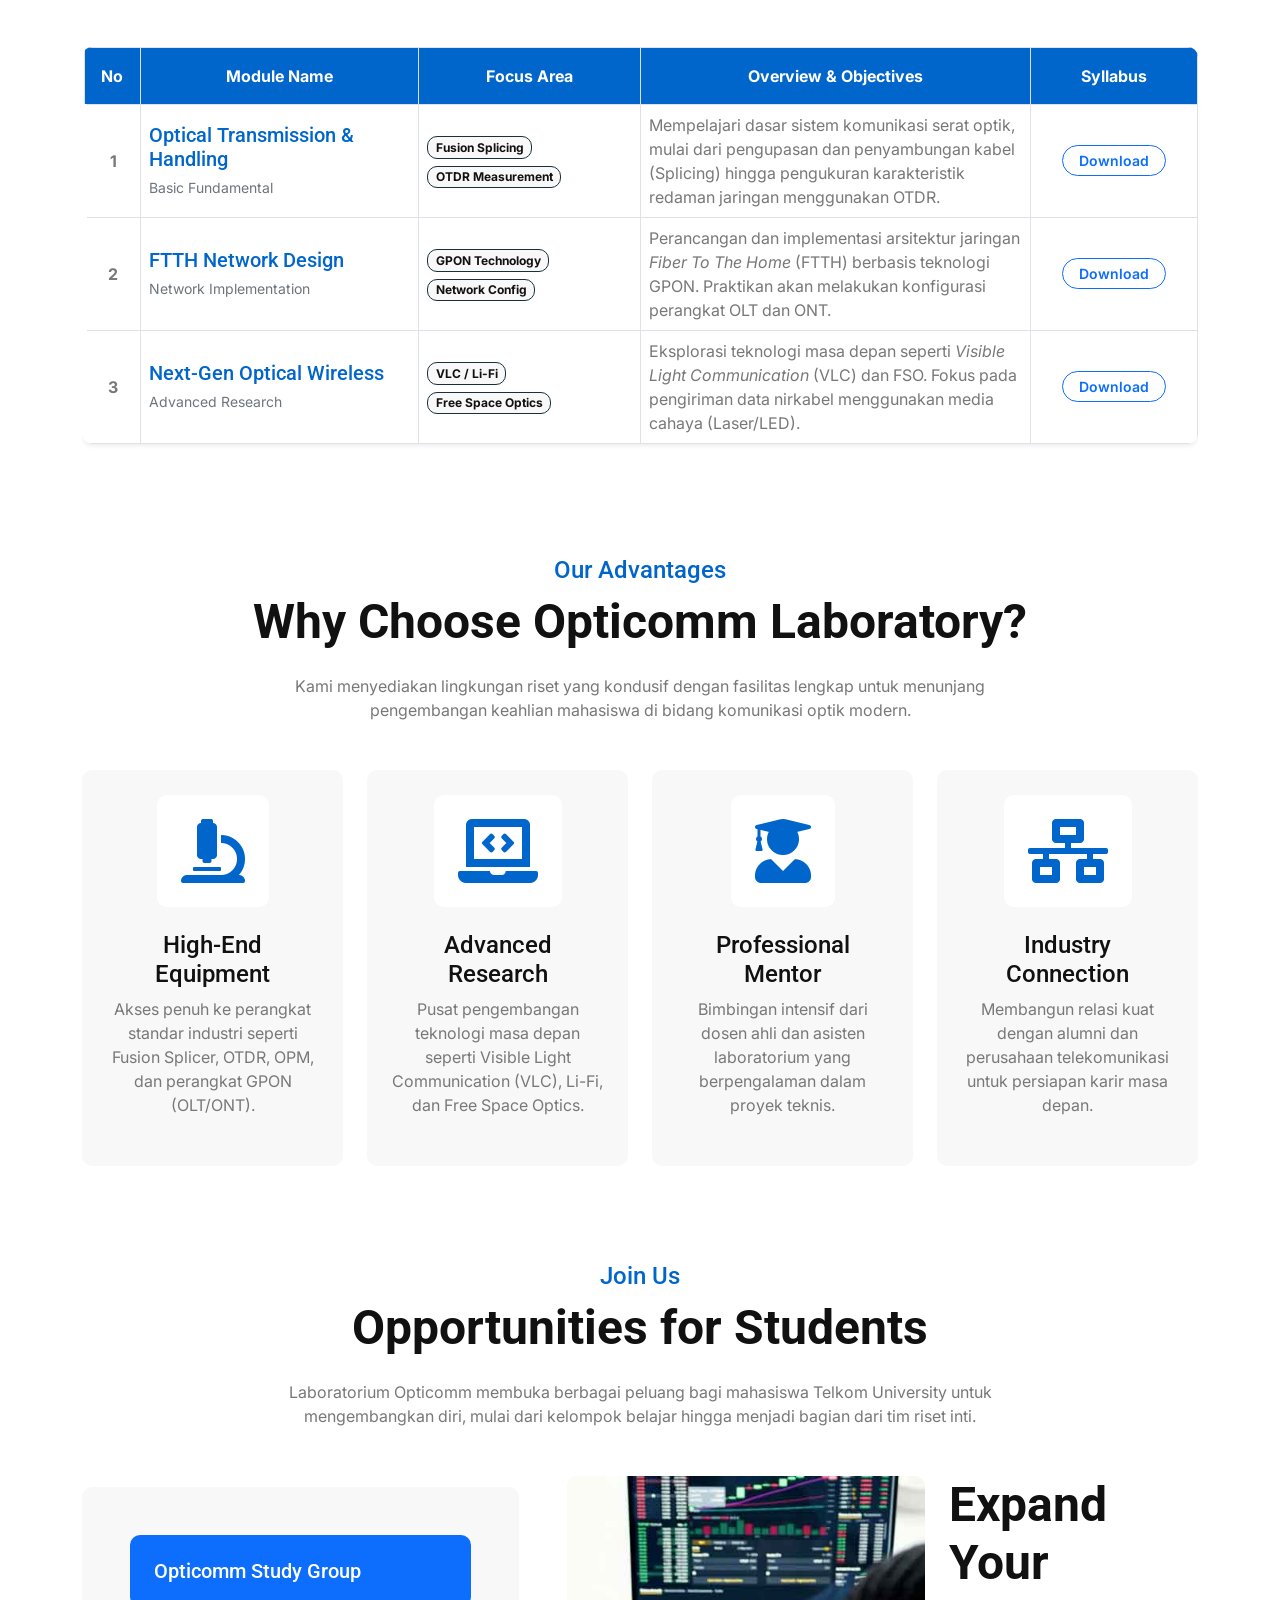
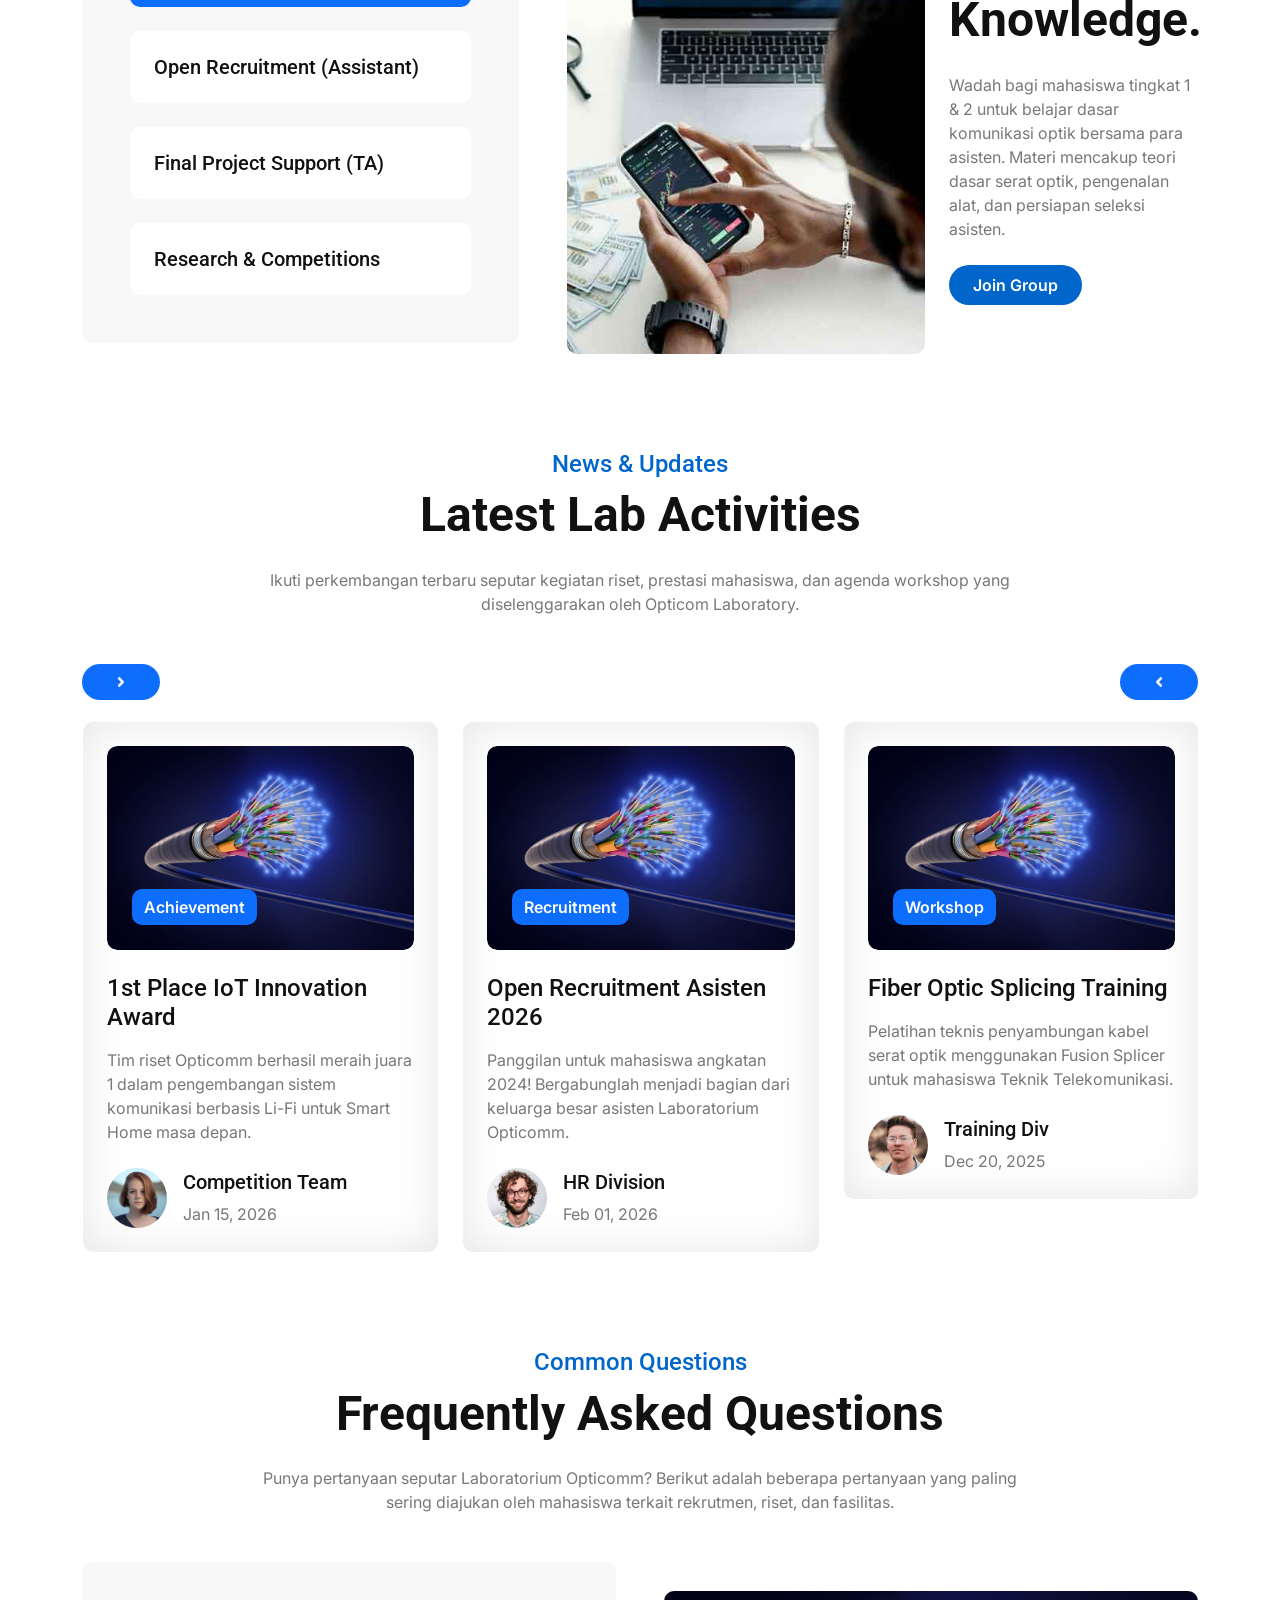
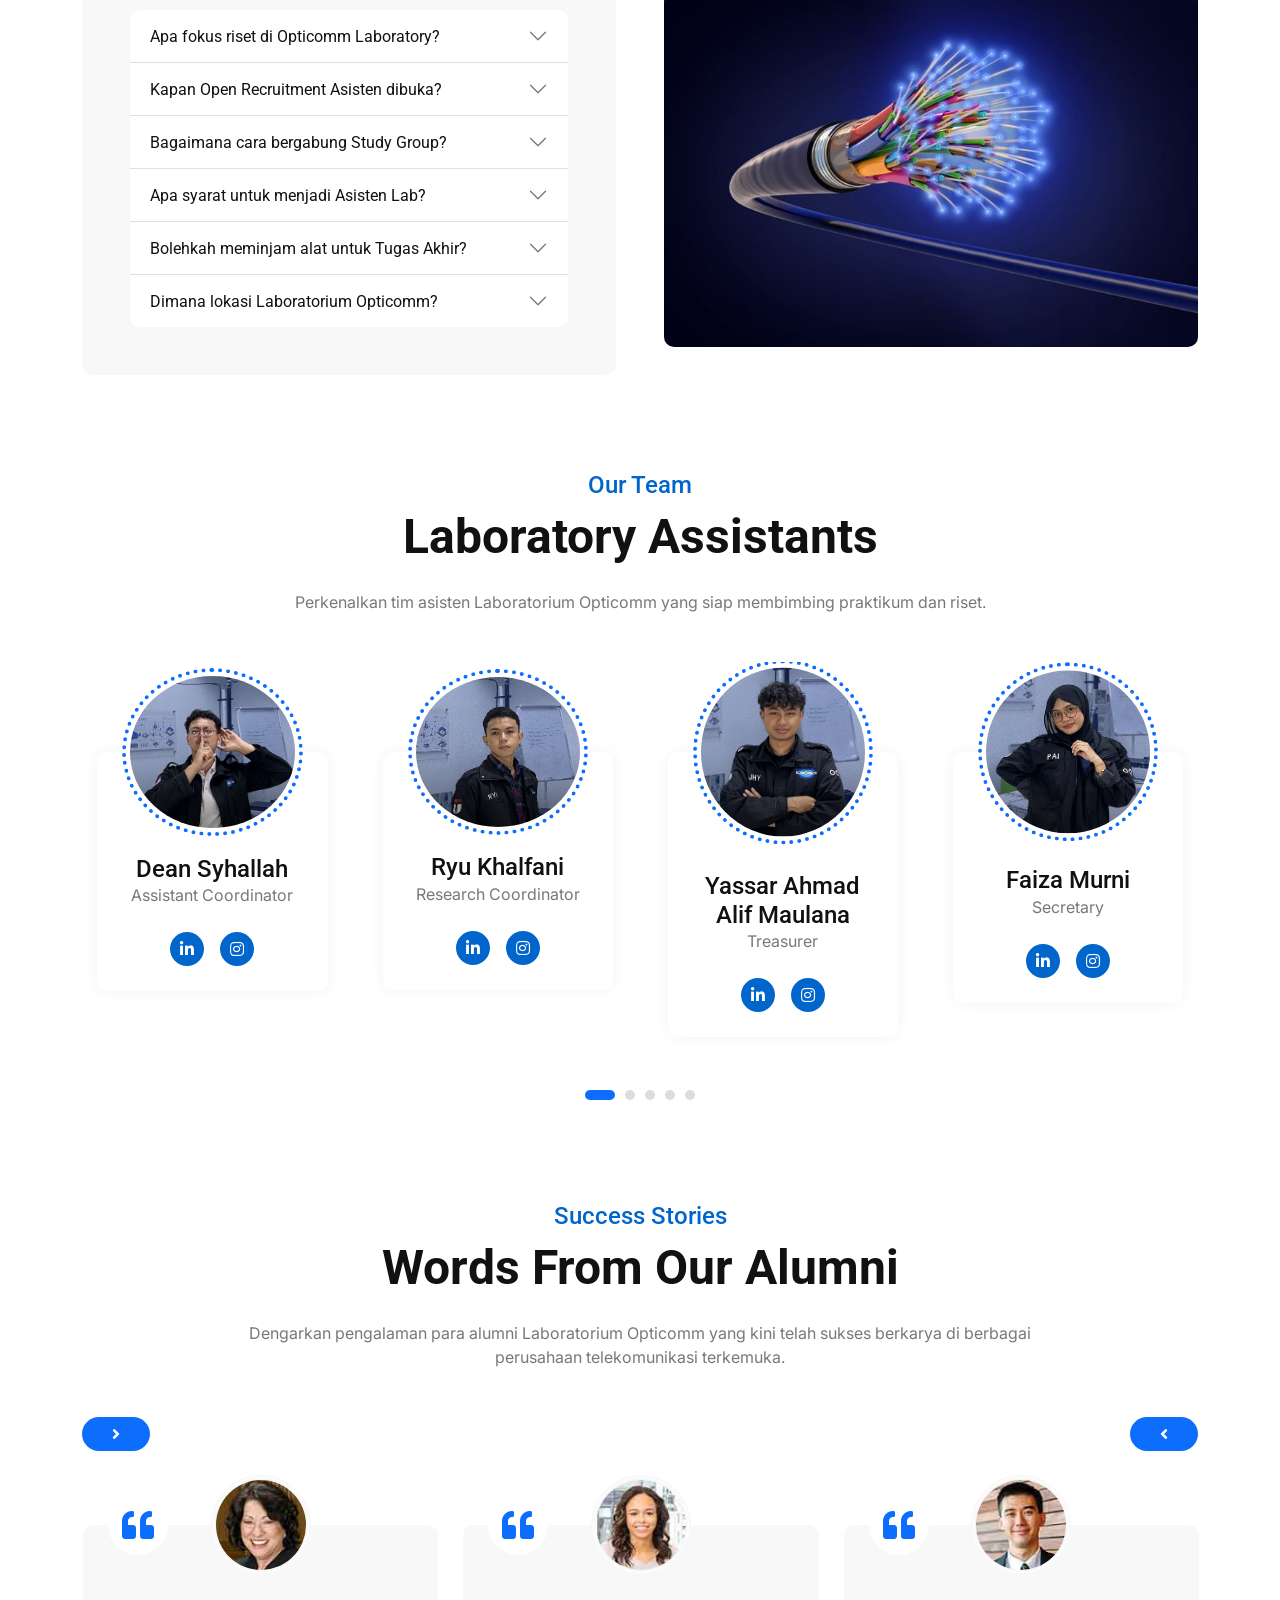
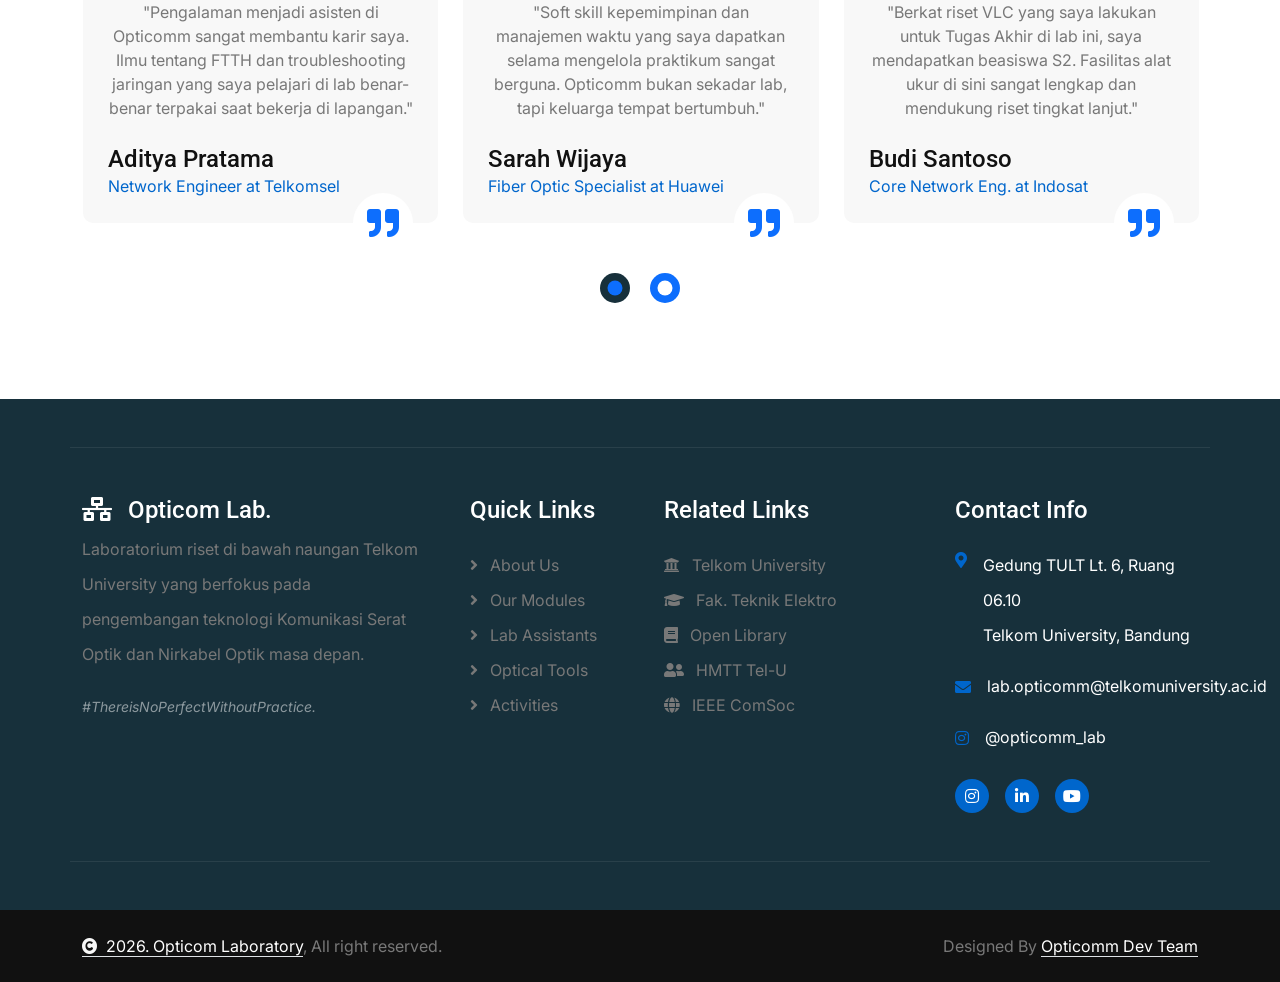
==== commit d3c1df2b: "Add files via upload" ====
--- a/index.html
+++ b/index.html
@@ -192,7 +192,7 @@
                                 </div>
                             </div>
                             <div class="col-sm-6">
-                                <a href="#" class="btn btn-primary rounded-pill py-3 px-5 flex-shrink-0">Our
+                                <a href="coming-soon.html" class="btn btn-primary rounded-pill py-3 px-5 flex-shrink-0">Our
                                     Researches</a>
                             </div>
                             <div class="col-sm-6">
@@ -346,7 +346,6 @@
                         <p class="mb-4">Akses penuh ke perangkat standar industri seperti Fusion Splicer, OTDR, OPM, dan
                             perangkat GPON (OLT/ONT).
                         </p>
-                        <a class="btn btn-primary rounded-pill py-2 px-4" href="#">Learn More</a>
                     </div>
                 </div>
 
@@ -359,7 +358,6 @@
                         <p class="mb-4">Pusat pengembangan teknologi masa depan seperti Visible Light Communication
                             (VLC), Li-Fi, dan Free Space Optics.
                         </p>
-                        <a class="btn btn-primary rounded-pill py-2 px-4" href="#">Learn More</a>
                     </div>
                 </div>
 
@@ -372,7 +370,6 @@
                         <p class="mb-4">Bimbingan intensif dari dosen ahli dan asisten laboratorium yang berpengalaman
                             dalam proyek teknis.
                         </p>
-                        <a class="btn btn-primary rounded-pill py-2 px-4" href="#">Learn More</a>
                     </div>
                 </div>
 
@@ -385,7 +382,6 @@
                         <p class="mb-4">Membangun relasi kuat dengan alumni dan perusahaan telekomunikasi untuk
                             persiapan karir masa depan.
                         </p>
-                        <a class="btn btn-primary rounded-pill py-2 px-4" href="#">Learn More</a>
                     </div>
                 </div>
             </div>
@@ -1122,14 +1118,14 @@
 
                 <div class="col-md-6 col-lg-6 col-xl-4">
                     <div class="footer-item">
-                        <a href="index.html" class="p-0">
+                        <a class="p-0">
                             <h4 class="text-white"><i class="fas fa-network-wired me-3"></i>Opticom Lab.</h4>
                         </a>
                         <p class="mb-4">Laboratorium riset di bawah naungan Telkom University yang berfokus pada
                             pengembangan teknologi Komunikasi Serat Optik dan Nirkabel Optik masa depan.</p>
 
                         <div class="d-flex text-white-50">
-                            <small><i>Excellent Laboratory for Excellent Future.</i></small>
+                            <small><i>#ThereisNoPerfectWithoutPractice.</i></small>
                         </div>
                     </div>
                 </div>
@@ -1137,11 +1133,11 @@
                 <div class="col-md-6 col-lg-6 col-xl-2">
                     <div class="footer-item">
                         <h4 class="text-white mb-4">Quick Links</h4>
-                        <a href="#"><i class="fas fa-angle-right me-2"></i> About Us</a>
-                        <a href="#"><i class="fas fa-angle-right me-2"></i> Our Modules</a>
-                        <a href="#"><i class="fas fa-angle-right me-2"></i> Lab Assistants</a>
-                        <a href="#"><i class="fas fa-angle-right me-2"></i> Student Info</a>
-                        <a href="#"><i class="fas fa-angle-right me-2"></i> Activities</a>
+                        <a href="about.html"><i class="fas fa-angle-right me-2"></i> About Us</a>
+                        <a href="service.html"><i class="fas fa-angle-right me-2"></i> Our Modules</a>
+                        <a href="team.html"><i class="fas fa-angle-right me-2"></i> Lab Assistants</a>
+                        <a href="coming-soon.html"><i class="fas fa-angle-right me-2"></i> Optical Tools</a>
+                        <a href="blog.html"><i class="fas fa-angle-right me-2"></i> Activities</a>
                     </div>
                 </div>
 
@@ -1150,10 +1146,10 @@
                         <h4 class="text-white mb-4">Related Links</h4>
                         <a href="https://telkomuniversity.ac.id" target="_blank"><i class="fas fa-university me-2"></i>
                             Telkom University</a>
-                        <a href="#" target="_blank"><i class="fas fa-graduation-cap me-2"></i> Fak. Teknik Elektro</a>
-                        <a href="#" target="_blank"><i class="fas fa-book me-2"></i> Open Library</a>
-                        <a href="#" target="_blank"><i class="fas fa-user-friends me-2"></i> HMTT Tel-U</a>
-                        <a href="#" target="_blank"><i class="fas fa-globe me-2"></i> IEEE ComSoc</a>
+                        <a href="https://www.instagram.com/fte.telkomuniversity/?hl=en" target="_blank"><i class="fas fa-graduation-cap me-2"></i> Fak. Teknik Elektro</a>
+                        <a href="https://www.instagram.com/openlibrary.telu/?hl=en" target="_blank"><i class="fas fa-book me-2"></i> Open Library</a>
+                        <a href="https://www.instagram.com/hmtt_telco/?hl=en" target="_blank"><i class="fas fa-user-friends me-2"></i> HMTT Tel-U</a>
+                        <a href="https://www.comsoc.org/" target="_blank"><i class="fas fa-globe me-2"></i> IEEE ComSoc</a>
                     </div>
                 </div>
 
@@ -1174,11 +1170,11 @@
                         </div>
 
                         <div class="d-flex">
-                            <a class="btn btn-primary btn-sm-square rounded-circle me-3" href="#"><i
+                            <a class="btn btn-primary btn-sm-square rounded-circle me-3" href="https://www.instagram.com/opticommlaboratory/" target="_blank"><i
                                     class="fab fa-instagram text-white"></i></a>
-                            <a class="btn btn-primary btn-sm-square rounded-circle me-3" href="#"><i
+                            <a class="btn btn-primary btn-sm-square rounded-circle me-3" href="https://www.linkedin.com/company/optical-communication-laboratory/" target="_blank"><i
                                     class="fab fa-linkedin-in text-white"></i></a>
-                            <a class="btn btn-primary btn-sm-square rounded-circle me-0" href="#"><i
+                            <a class="btn btn-primary btn-sm-square rounded-circle me-0" href="https://www.youtube.com/@OpticommLaboratoryTel-U" target="_blank"><i
                                     class="fab fa-youtube text-white"></i></a>
                         </div>
                     </div>
@@ -1190,12 +1186,12 @@
         <div class="container">
             <div class="row g-4 align-items-center">
                 <div class="col-md-6 text-center text-md-start mb-md-0">
-                    <span class="text-body"><a href="#" class="border-bottom text-white"><i
-                                class="fas fa-copyright text-light me-2"></i>Opticom Laboratory</a>, All right
+                    <span class="text-body"><a class="border-bottom text-white"><i
+                                class="fas fa-copyright text-light me-2"></i>2026. Opticom Laboratory</a>, All right
                         reserved.</span>
                 </div>
                 <div class="col-md-6 text-center text-md-end text-body">
-                    Designed By <a class="border-bottom text-white" href="#">Opticomm Dev Team</a>
+                    Designed By <a class="border-bottom text-white">Opticomm Dev Team</a>
                 </div>
             </div>
         </div>
